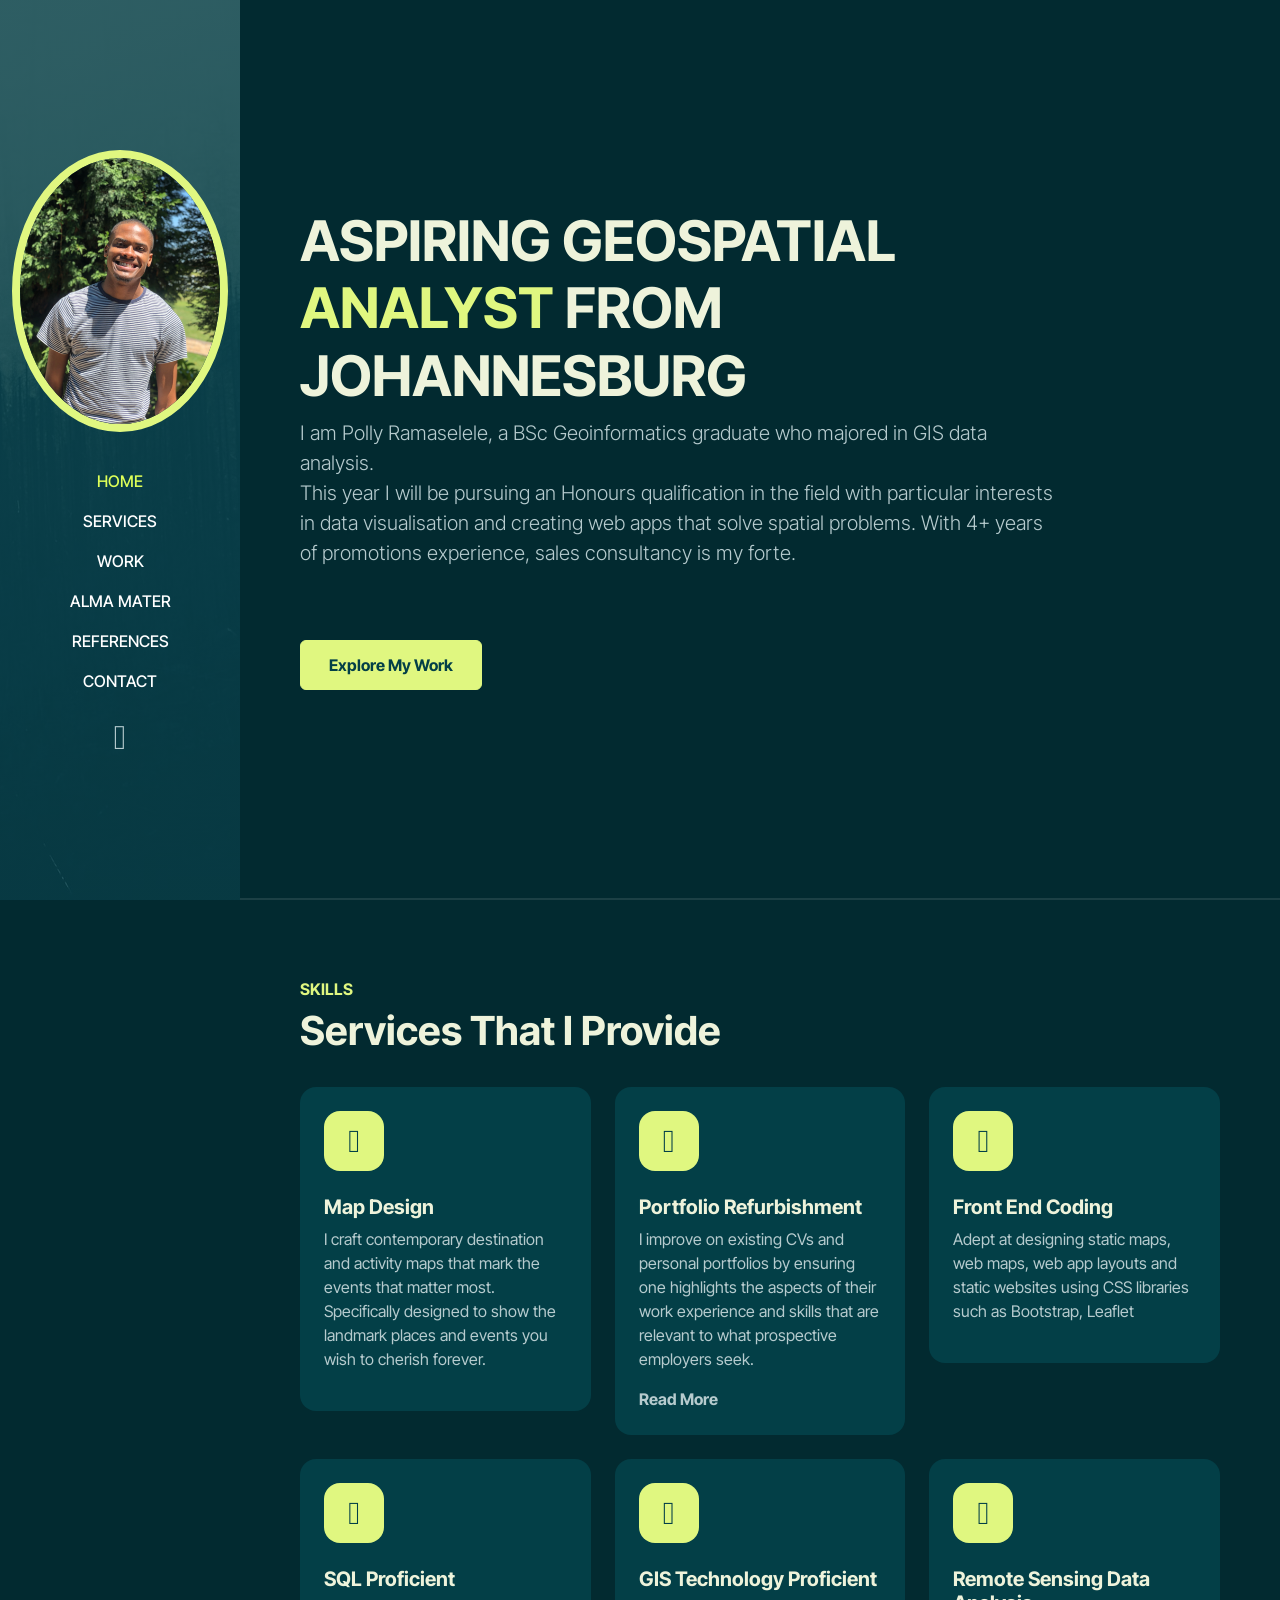
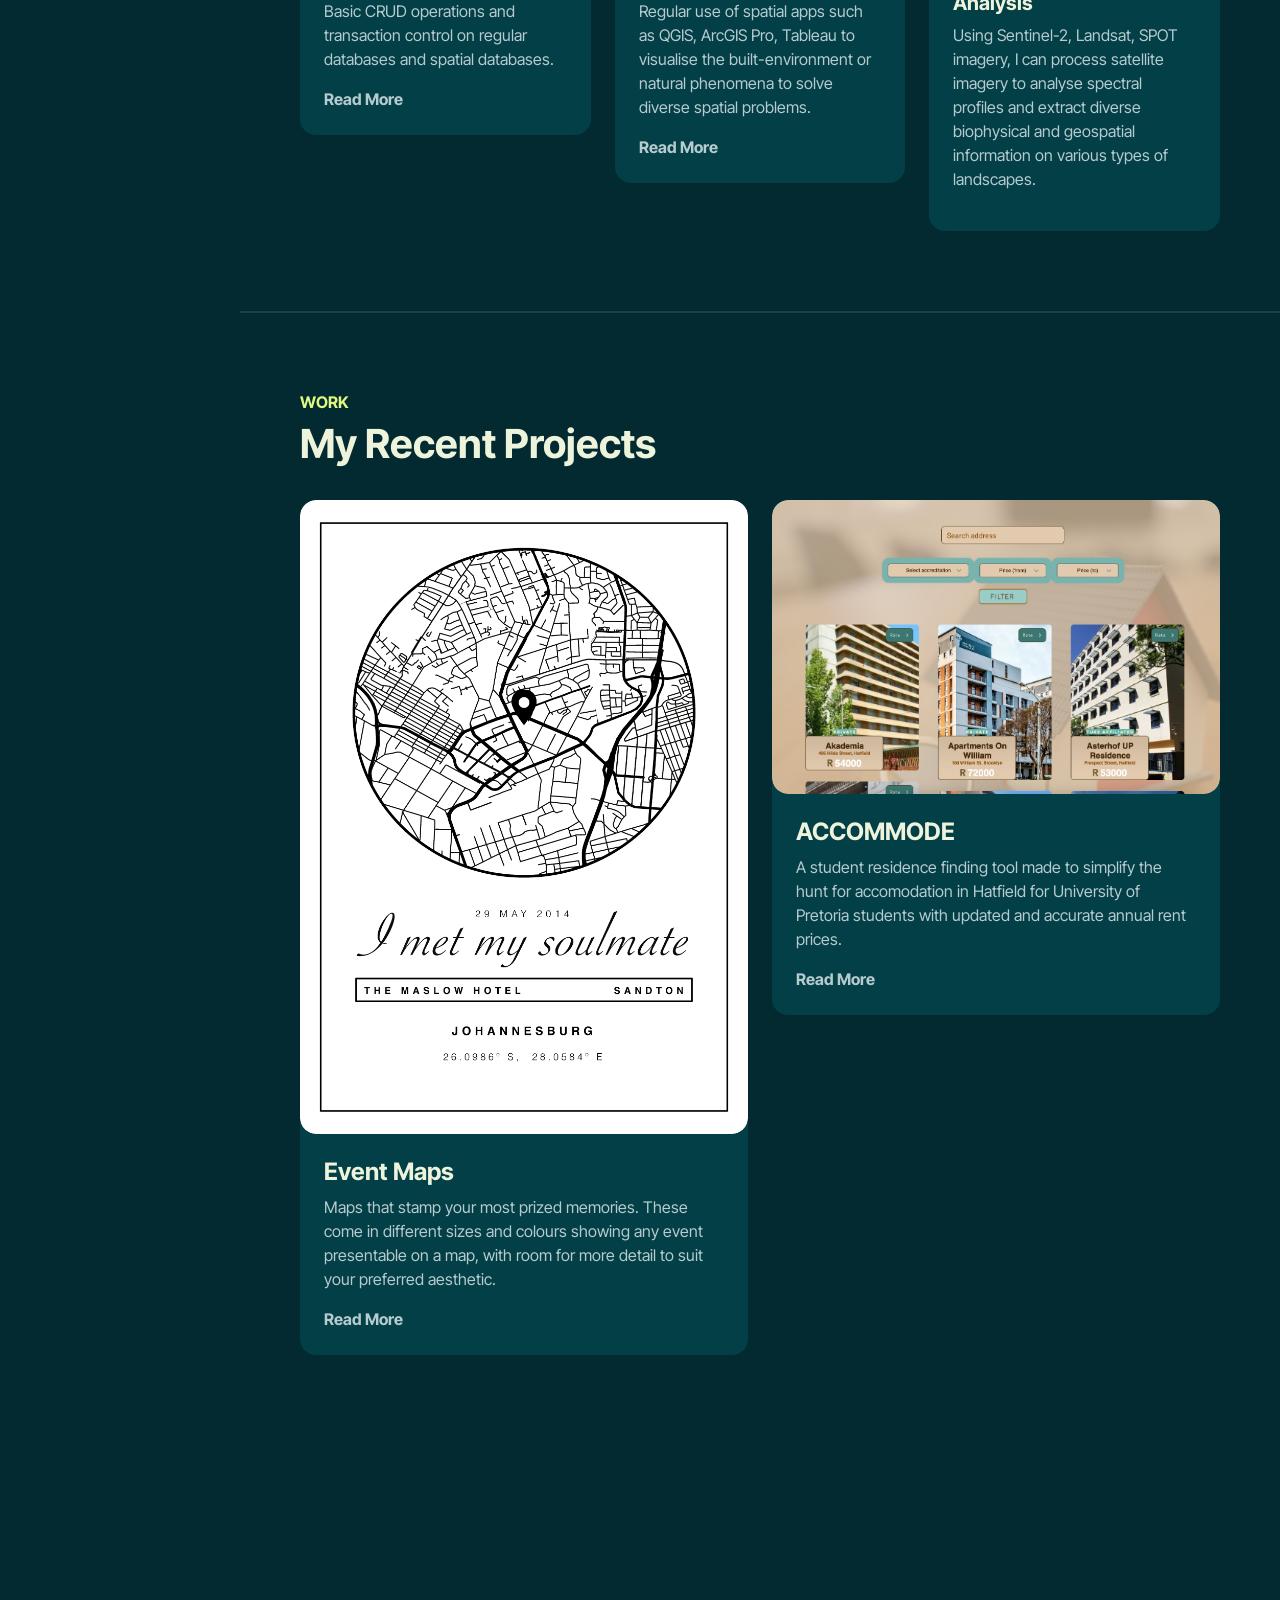
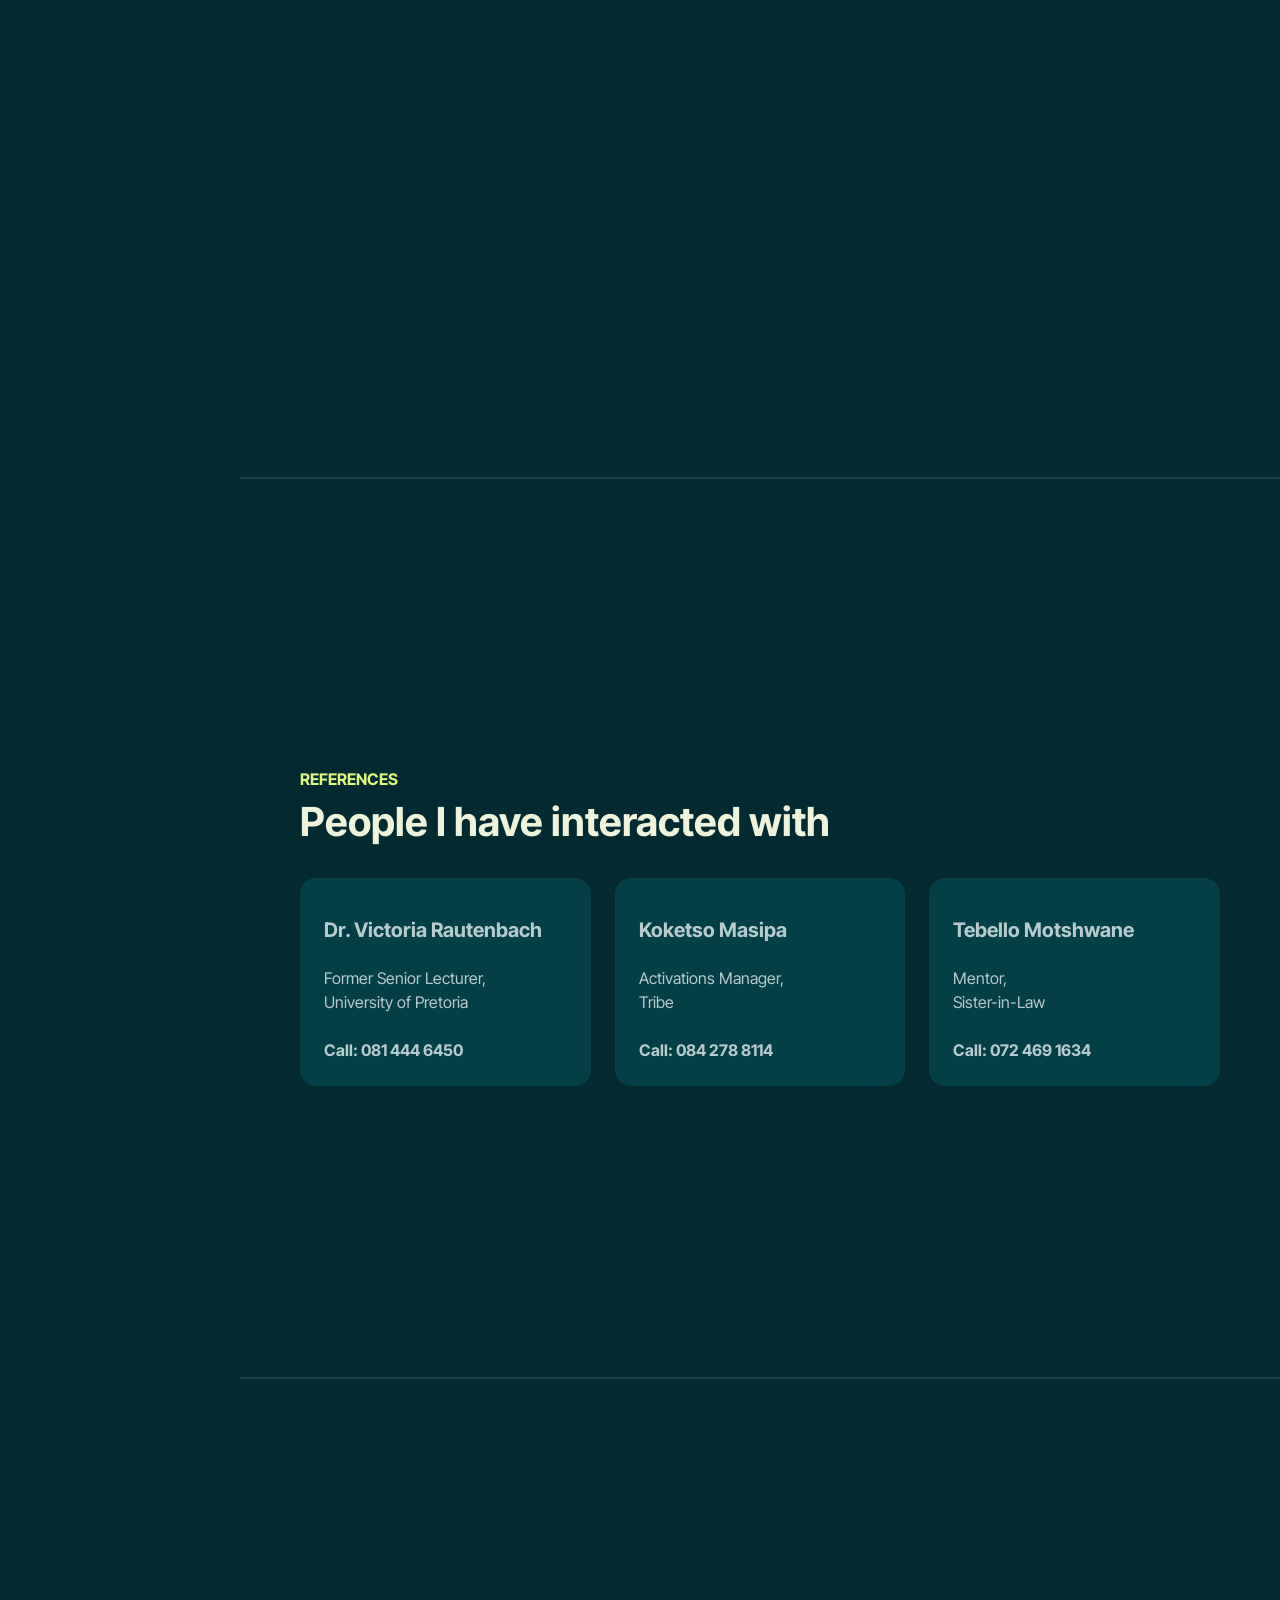
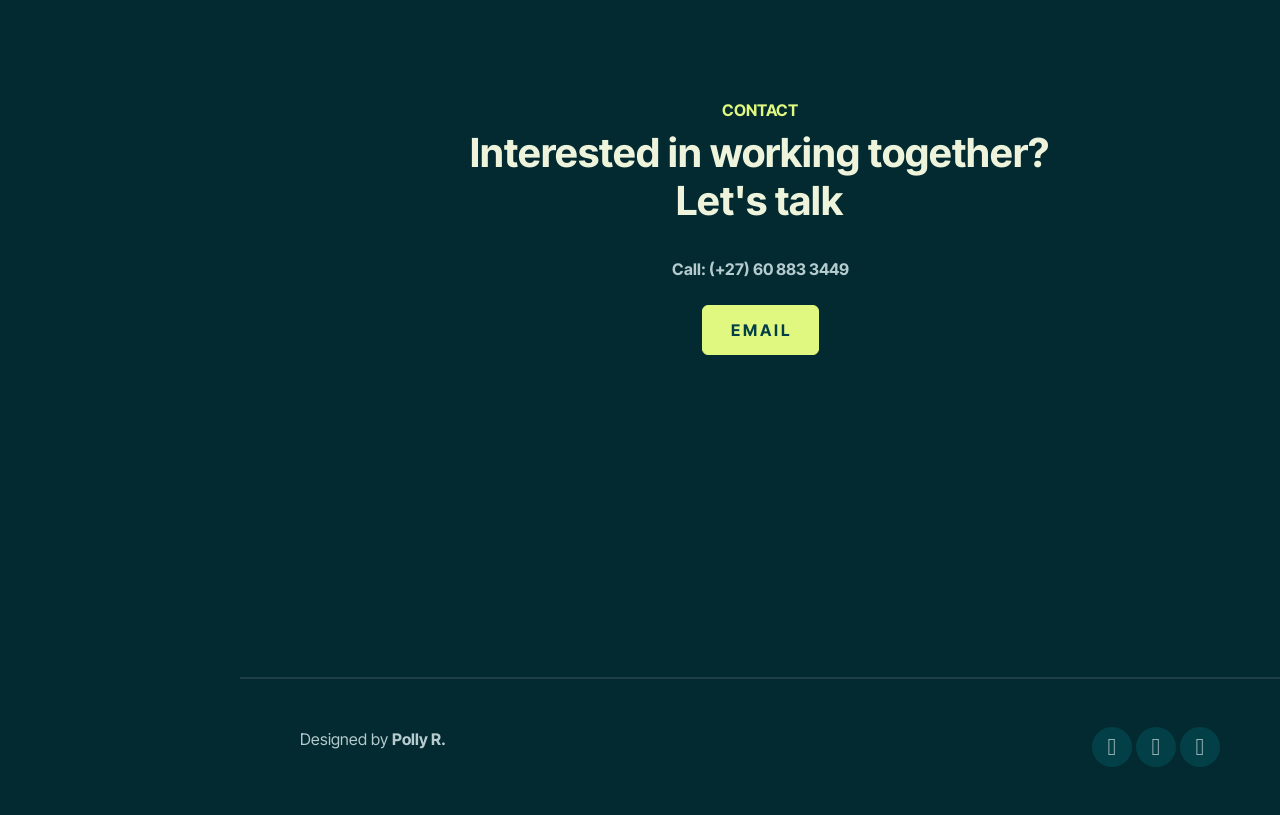
==== portfolio/index.html @ 929802b4 "Portfolio bio update" ====
<!DOCTYPE html>
<html lang="en">

<head>
    <meta charset="UTF-8">
    <meta http-equiv="X-UA-Compatible" content="IE=edge">
    <meta name="viewport" content="width=device-width, initial-scale=1.0">
    <title>Polly Ramaselele</title>
    <link rel="stylesheet" href="bootstrap.min.css">
    <link rel="stylesheet" href="aos.css">
    <link rel="stylesheet" href="line-awesome.min.css">
    <link rel="stylesheet" href="style.css">
    <link rel="stylesheet"
        href="https://maxst.icons8.com/vue-static/landings/line-awesome/line-awesome/1.3.0/css/line-awesome.min.css">
</head>

<body data-bs-spy="scroll" data-bs-target=".navbar">

    <!-- NAVBAR -->
    <nav class="navbar navbar-expand-lg navbar-dark fixed-top">
        <div class="container flex-lg-column">
            <a class="navbar-brand mx-lg-auto mb-lg-4" href="#">
                <span class="h3 fw-bold d-block d-lg-none">Polly Ramaselele</span>

                <!-- Profile Image -->
                <img src="images/me_smiling.JPG" class="d-none d-lg-block rounded-circle" alt="">
            </a>
            <button class="navbar-toggler" type="button" data-bs-toggle="collapse" data-bs-target="#navbarNav"
                aria-controls="navbarNav" aria-expanded="false" aria-label="Toggle navigation">
                <span class="navbar-toggler-icon"></span>
            </button>
            <div class="collapse navbar-collapse" id="navbarNav">
                <ul class="navbar-nav ms-auto flex-lg-column text-lg-center">

                    <li class="nav-item">
                        <a class="nav-link" href="#home">Home</a>
                    </li>
                    <li class="nav-item">
                        <a class="nav-link" href="#skills">Services</a>
                    </li>
                    <li class="nav-item">
                        <a class="nav-link" href="#work">Work</a>
                    </li>
                    <li class="nav-item">
                        <a class="nav-link" href="#almamater">Alma Mater</a>
                    </li>
                    <li class="nav-item">
                        <a class="nav-link" href="#references">References</a>
                        <!-- </li>
                    <li class="nav-item">
                        <a class="nav-link" href="#blog">Blog</a>
                    </li> -->
                    <li class="nav-item">
                        <a class="nav-link" href="#contact">Contact</a>
                    </li>
                    <li class="nav-item" style="padding-top: 20px">
                        <i id="icon" class="las la-sun" style="font-size: 34px;"></i>
                    </li>



                </ul>
            </div>
        </div>
    </nav>
    <!-- //NAVBAR -->

    <!-- CONTENT WRAPPER -->
    <div id="content-wrapper">

        <!-- HOME -->
        <section id="home" class="full-height px-lg-5">

            <div class="container">
                <div class="row">
                    <div class="col-lg-10">
                        <h1 class="display-4 fw-bold" data-aos="fade-up">ASPIRING GEOSPATIAL <span
                                class="text-brand">ANALYST</span> FROM JOHANNESBURG</h1>
                        <p class="lead mt-2 mb-4" data-aos="fade-up" data-aos-delay="300">
                            I am Polly Ramaselele, a BSc Geoinformatics graduate who majored in GIS data
                            analysis. <br>
                            This year I will be pursuing an Honours qualification in the field with particular
                            interests in data visualisation and creating web apps that solve spatial problems. With 4+ years of promotions
                            experience, sales consultancy is my forte. <br>
                            
                        </p>
                        <br><br>
                        <div class="column" data-aos="fade-up" data-aos-delay="600">
                            <a href="#work" class="btn btn-brand me-3">Explore My Work</a>
                        </div>

                        
                    </div>
                </div>
            </div>



        </section>
        <!-- //HOME -->

        <!-- SKILLS -->
        <section id="skills" class="full-height px-lg-5">
            <div class="container">

                <div class="row pb-4" data-aos="fade-up">
                    <div class="col-lg-8">
                        <h6 class="text-brand">SKILLS</h6>
                        <h1>Services That I Provide</h1>
                    </div>
                </div>

                <div class="row gy-4">

                    <div class="col-md-4" data-aos="fade-up">
                        <div class="service p-4 bg-base rounded-4 shadow-effect">
                            <div class="iconbox rounded-4">
                                <i class="las la-globe-africa"></i>
                            </div>
                            <h5 class="mt-4 mb-2">Map Design</h5>
                            <p>I craft contemporary destination and activity maps that mark the events that matter
                                most. Specifically designed to show the landmark places and events you wish to cherish
                                forever.</p>


                            <!-- <a href="#skill1" data-bs-toggle="collapse" class="link-custom">Read More</a>
                            <div id="skill1" class="collapse">
                                Lorem ipsum dolor text....
                            </div> -->
                        </div>
                    </div>

                    <div class="col-md-4" data-aos="fade-up" data-aos-delay="300">
                        <div class="service p-4 bg-base rounded-4 shadow-effect">
                            <div class="iconbox rounded-4">
                                <i class="las la-pencil-ruler"></i>
                            </div>
                            <h5 class="mt-4 mb-2">Portfolio Refurbishment</h5>
                            <p>I improve on existing CVs and personal portfolios
                                by ensuring one highlights the aspects of their
                                work experience and skills that are relevant to
                                what prospective employers seek.
                            </p>
                            <a href="#skill2" data-bs-toggle="collapse" class="link-custom">Read More</a>

                            <div id="skill2" class="collapse">
                                <br>
                                According to the Forbes business magazine and Harvard Business school,
                                a professional CV increases the probability of your employment up to 40%. As such,
                                by using graphic designing tricks to improve on the looks and conciseness of a resumè,
                                one
                                can differentiate themselves in a sea of competitive candidates.
                            </div>
                        </div>
                    </div>

                    <div class="col-md-4" data-aos="fade-up" data-aos-delay="600">
                        <div class="service p-4 bg-base rounded-4 shadow-effect">
                            <div class="iconbox rounded-4">
                                <i class="las la-laptop-code"></i>
                            </div>
                            <h5 class="mt-4 mb-2">Front End Coding</h5>
                            <p>Adept at designing
                                static maps, web maps, web app layouts and static websites using
                                CSS libraries such as Bootstrap, Leaflet</p>

                            <!-- <a href="#skill3" data-bs-toggle="collapse" class="link-custom">Read More</a>
                            <div id="skill3" class="collapse">
                                Lorem ipsum dolor text....
                            </div> -->
                        </div>
                    </div>

                    <div class="col-md-4" data-aos="fade-up" data-aos-delay="600">
                        <div class="service p-4 bg-base rounded-4 shadow-effect">
                            <div class="iconbox rounded-4">
                                <i class="las la-database"></i>
                            </div>
                            <h5 class="mt-4 mb-2">SQL Proficient</h5>
                            <p>Basic CRUD operations and transaction control on
                                regular databases and spatial databases.
                            </p>

                            <a href="#skill4" data-bs-toggle="collapse" class="link-custom">Read More</a>
                            <div id="skill4" class="collapse">
                                <br>
                                Also capable of database design and validation. Optimised querying.
                                Creation of tables, views and indexes to deal with everyday transactions.
                            </div>
                        </div>
                    </div>


                    <div class="col-md-4" data-aos="fade-up" data-aos-delay="600">
                        <div class="service p-4 bg-base rounded-4 shadow-effect">
                            <div class="iconbox rounded-4">
                                <i class="las la-compass"></i>
                            </div>
                            <h5 class="mt-4 mb-2">GIS Technology Proficient</h5>
                            <p>Regular use of spatial apps such as <a
                                    href="https://www.qgis.org/en/site/">QGIS</a>, ArcGIS Pro, Tableau to visualise
                                the built-environment or natural phenomena to solve diverse spatial problems.</p>
                            <a href="#skill5" data-bs-toggle="collapse" class="link-custom">Read More</a>

                            <div id="skill5" class="collapse">
                                <br>
                                These problems range from helping students find the best accommodation for them
                                according to
                                various criteria to
                                mapping unknown locations in remote areas of the country or
                                creating real-time data-driven dashboards for processes in a company or crime activity.

                            </div>
                        </div>
                    </div>

                    <div class="col-md-4" data-aos="fade-up" data-aos-delay="600">
                        <div class="service p-4 bg-base rounded-4 shadow-effect">
                            <div class="iconbox rounded-4">
                                <i class="las la-satellite"></i>
                            </div>
                            <h5 class="mt-4 mb-2">Remote Sensing Data Analysis</h5>
                            <p>Using Sentinel-2, Landsat, SPOT imagery, I can process satellite
                                imagery to analyse spectral profiles and extract diverse biophysical
                                and geospatial information on various types of landscapes.
                            </p>


                            <!-- <a href="#skill6" data-bs-toggle="collapse" class="link-custom">Read More</a>

                            <div id="skill6" class="collapse">
                                <br>

                            </div> -->
                        </div>
                    </div>

                </div>

            </div>
        </section>
        <!-- SERVICES -->

        <!-- WORK -->
        <section id="work" class="full-height px-lg-5">
            <div class="container">

                <div class="row pb-4" data-aos="fade-up">
                    <div class="col-lg-8">
                        <h6 class="text-brand">WORK</h6>
                        <h1>My Recent Projects</h1>
                    </div>
                </div>

                <div class="row gy-4">

                    <div class="col-md-6" data-aos="fade-up">

                        <div class="card-custom rounded-4 bg-base shadow-effect">
                            <div class="card-custom-image rounded-4">
                                <img class="rounded-4" src="images/The Maslow.png" alt="">
                            </div>
                            <div class="card-custom-content p-4">
                                <h4>Event Maps</h4>
                                <p>Maps that stamp your most prized memories. These
                                    come in different sizes and colours showing any event presentable on a map, with
                                    room for more detail to suit your preferred aesthetic.
                                </p>
                                <a href="#work1" data-bs-toggle="collapse" class="link-custom">Read More</a>

                                <div id="work1" class="collapse">
                                    <br>
                                    Send an email with the subject:
                                    "Time Map" to enquire about making your own!
                                </div>
                            </div>
                        </div>
                    </div>

                    <div class="col-md-6" data-aos="fade-up" data-aos-delay="300">
                        <div class="card-custom rounded-4 bg-base shadow-effect">
                            <div class="card-custom-image rounded-4">
                                <img class="rounded-4" src="images/search function.png" alt="">
                            </div>
                            <div class="card-custom-content p-4">
                                <h4>ACCOMMODE</h4>
                                <p>A student residence finding tool made to simplify the hunt for
                                    accomodation in Hatfield for University of Pretoria students with updated
                                    and accurate annual rent prices. </p>
                                <a href="#work2" data-bs-toggle="collapse" class="link-custom">Read More</a>

                                <div id="work2" class="collapse">
                                    <br>
                                    With ratings and comments from fellow students, an extra layer of 'feedback'
                                    can help determine whether a particular residence suits your needs.
                                    <a href="https://earthworky.wixsite.com/accommode/services-9" target="_blank"
                                        rel="noopener noreferrer">Check it out.</a>
                                    <br>
                                    <img class="rounded-4" src="images/reviews.png" alt="">
                                </div>

                            </div>
                        </div>
                    </div>

                    <div class="col-md-6" data-aos="fade-up" data-aos-delay="300">
                        <div class="card-custom rounded-4 bg-base shadow-effect">
                            <div class="card-custom-image rounded-4">
                                <img class="rounded-4" src="images/reg_login_landing.29.png" alt="">
                            </div>
                            <div class="card-custom-content p-4">
                                <h4>OBRA - A Labour Requesting App Concept</h4>
                                <p>OBRA means Work. An app that allows users to request
                                    manual labour. People need workers, many more need work. Companies/individuals can
                                    register themselves as workers/cohorts
                                    to work on various physically demanding projects such as moving
                                    furniture, large-scale gardening, yard cleaning, line operating, grave-digging,
                                    packaging etc.

                                </p>

                                <a href="#work3" data-bs-toggle="collapse" class="link-custom">Read More</a>
                                <div id="work3" class="collapse">
                                    <br>
                                    Prices are a function of: <br>
                                    1. The travelling distance between the cohort and the user's location.
                                    <br>
                                    2. The cohort size chosen.
                                    <br>
                                    3. The work they will be doing.
                                    <img class="rounded-4" src="images/request_book.30.png" alt="">

                                </div>

                            </div>
                        </div>
                    </div>

                    <div class="col-md-6" data-aos="fade-up">
                        <div class="card-custom rounded-4 bg-base shadow-effect">
                            <div class="card-custom-image rounded-4">
                                <img class="rounded-4" src="images/Worldwide.png" alt="">
                            </div>
                            <div class="card-custom-content p-4">
                                <h4>WORLDWIDE</h4>
                                <p>Co-Founder of a company that primarily maps remote areas in Africa
                                    with our inaugural region being eSwatini</p>

                                <!-- <a href="#work4" class="link-custom">Read More</a>
                                <div id="work4" class="collapse"> -->

                            </div>
                        </div>
                    </div>
                </div>


            </div>


        </section>
        <!-- //WORK -->

        <!-- ALMA MATER -->
        <section id="almamater" class="full-height px-lg-5">
            <div class="container">

                <div class="row pb-4" data-aos="fade-up">
                    <div class="col-lg-8">
                        <h6 class="text-brand">ABOUT</h6>
                        <h1>My Education & Experience</h1>
                    </div>
                </div>

                <div class="row gy-4">
                    <div class="col-md-6">

                        <h3 class="mb-4" data-aos="fade-up" data-aos-delay="100">Education</h3>
                        <div class="row gy-4">

                            <div class="col-12" data-aos="fade-up" data-aos-delay="600">
                                <div class="bg-base p-4 rounded-4 shadow-effect">
                                    <h4>Honours in Geoinformatics</h4>
                                    <p class="text-brand mb-2">University of Pretoria (2022 - )</p>
                                    <!-- <p class="mb-0">All we are more and design lorem ipsum dolor creativity sit amet
                                        consectetur adipisicing elit</p> -->
                                </div>
                            </div>

                            <div class="col-12" data-aos="fade-up" data-aos-delay="600">
                                <div class="bg-base p-4 rounded-4 shadow-effect">
                                    <h4>Bachelor of Science: Geoinformatics</h4>
                                    <p class="text-brand mb-2">University of Pretoria (2017 - 2022)</p>
                                    <p class="mb-0">Majored in spatial analysis, data visualisation and web application
                                        design
                                    </p>
                                </div>
                            </div>

                            <div class="col-12" data-aos="fade-up" data-aos-delay="600">
                                <div class="bg-base p-4 rounded-4 shadow-effect">
                                    <h4>National Senior Certificate</h4>
                                    <p class="text-brand mb-2">Sandown High School (2012 - 2017)</p>
                                    <p class="mb-0">Top Achiever (2012 - 2017)
                                        <br>
                                        Head Boy (2017)
                                    </p>
                                </div>
                            </div>

                        </div>

                    </div>

                    <div class="col-lg-6">

                        <h3 class="mb-4" data-aos="fade-up" data-aos-delay="300">Experience</h3>
                        <div class="row gy-4">

                            <div class="col-12" data-aos="fade-up" data-aos-delay="600">
                                <div class="bg-base p-4 rounded-4 shadow-effect">
                                    <h4>Session Producer</h4>
                                    <p class="text-brand mb-2">University of Pretoria (October 2022)</p>
                                    <p class="mb-0">Society of South African Geographers Conference 2022 <br>
                                        Ensured smooth running of academic presentations both in-person and online using
                                        Zoom
                                        and Jitsi Meet.</p>
                                </div>
                            </div>

                            <div class="col-12" data-aos="fade-up" data-aos-delay="600">
                                <div class="bg-base p-4 rounded-4 shadow-effect">
                                    <h4>Sales Consultant</h4>
                                    <p class="text-brand mb-2">Smollan, Tradeway, Tribe (2018 - 2022)</p>
                                    <p class="mb-0">In-store and events brand promotions <br>
                                        Learned product specifics for various brands, viz. Coco Pops, Discovery Bank &
                                        Vitality, ComicCon
                                        Africa and SodaStream. ShineClub. Vuse and Velo activations</p>
                                </div>
                            </div>

                            <div class="col-12" data-aos="fade-up" data-aos-delay="600">
                                <div class="bg-base p-4 rounded-4 shadow-effect">
                                    <h4>Retail Sales Assistant</h4>
                                    <p class="text-brand mb-2">Adidas Concept Store (December 2017)</p>
                                    <p class="mb-0">Interacted effectively with 50+ potential customers on a daily
                                        basis.
                                        <br>
                                        Carried out Visual Merchandiser's store vision.
                                        <br>
                                        Processed everyday customer transactions.
                                    </p>
                                </div>
                            </div>





                        </div>

                    </div>

                    <div class="row gy-5">
                        <div class="col-lg-12">
                            <h3 class="mb-4" data-aos="fade-up" data-aos-delay="300">Certificates</h3>

                            <div class="row gy-4">

                                <div class="col-12" data-aos="fade-up" data-aos-delay="600">
                                    <div class="bg-base p-4 rounded-4 shadow-effect">
                                        <h4>Machine Learning</h4>
                                        <p class="text-brand mb-2">Sololearn (2021)</p>
                                        <p class="mb-0"></p>
                                    </div>
                                </div>

                                <div class="col-12" data-aos="fade-up" data-aos-delay="600">
                                    <div class="bg-base p-4 rounded-4 shadow-effect">
                                        <h4>Intermediate Python</h4>
                                        <p class="text-brand mb-2">Sololearn (2021)</p>
                                        <p class="mb-0"></p>
                                    </div>
                                </div>

                                <div class="col-12" data-aos="fade-up" data-aos-delay="600">
                                    <div class="bg-base p-4 rounded-4 shadow-effect">
                                        <h4>SQL</h4>
                                        <p class="text-brand mb-2">Sololearn (2021) </p>
                                        <p class="mb-0"></p>
                                    </div>
                                </div>

                            </div>

                        </div>
                    </div>

                    <div class="container">
                        <div class="row gy-4 justify-content-between">

                            <div class="col-auto">
                                <div style="padding-top: 20px" data-aos="fade-up" data-aos-delay="600">
                                    <a href="images/PollyR_CV23.pdf" class="btn btn-brand "><i
                                            class="lab la-file-download"></i>Download Curriculum Vitae</a>

                                </div>
                            </div>
                        </div>
                    </div>

                </div>

            </div>
        </section>
        <!-- //ABOUT -->

        <!-- REFERENCES -->
        <section id="references" class="full-height px-lg-5">
            <div class="container">

                <div class="row pb-4" data-aos="fade-up">
                    <div class="col-lg-8">
                        <h6 class="text-brand">REFERENCES</h6>
                        <h1>People I have interacted with</h1>
                    </div>
                </div>

                <div class="row gy-4">

                    <div class="col-md-4" data-aos="fade-up">

                        <div class="review shadow-effect bg-base p-4 rounded-4">

                            <p class="my-3"></p>
                            <div class="person">
                                <h5 class="mb-0"><a href="mailto:victoria.rautenbach@up.ac.za" class="link-custom">Dr.
                                        Victoria Rautenbach</a></h5>
                                <br>
                                <p class="mb-0">Former Senior Lecturer, <br> <a href="https://www.up.ac.za/"
                                        target="_blank" rel="noopener noreferrer">
                                        University of Pretoria</a></p>
                                <br>
                                <a href="tel: (+27) 81 444 6450" class="link-custom">Call: 081 444 6450</a>
                            </div>
                        </div>

                    </div>

                    <div class="col-md-4" data-aos="fade-up" data-aos-delay="300">

                        <div class="review shadow-effect bg-base p-4 rounded-4">

                            <p class="my-3"></p>
                            <div class="person">
                                <h5 class="mb-0"><a href="mailto:koketso@tribe.co.za" class="link-custom">Koketso
                                        Masipa</a></h5><br>
                                <p class="mb-0">Activations Manager,<br> <a href="https://www.tribesa.co.za"
                                        target="_blank" rel="noopener noreferrer">Tribe</a></p>
                                <br>
                                <a href="tel: (+27) 84 278 8114" class="link-custom">Call: 084 278 8114</a>
                            </div>
                        </div>

                    </div>

                    <div class="col-md-4" data-aos="fade-up" data-aos-delay="600">

                        <div class="review shadow-effect bg-base p-4 rounded-4">

                            <p class="my-3"></p>
                            <div class="person">
                                <h5 class="mb-0"><a href="mailto:tebellok@collectiveintelligence.co.za"
                                        class="link-custom">Tebello Motshwane</a></h5><br>
                                <p class="mb-0">Mentor, <br> <a href="https://sisterinlaw.co.za/" target="_blank"
                                        rel="noopener noreferrer">Sister-in-Law</a></p>
                                <br>
                                <a href="tel: (+27) 72 469 1634" class="link-custom">Call: 072 469 1634</a>
                            </div>
                        </div>

                    </div>

                </div>

            </div>
        </section>
        <!-- //REFERENCES -->


        <!-- BLOG -->
        <!-- <section id="blog" class="full-height px-lg-5">
            <div class="container">

                <div class="row pb-4" data-aos="fade-up">
                    <div class="col-lg-8">
                        <h6 class="text-brand">BLOG</h6>
                        <h1>My Blog Posts</h1>
                    </div>
                </div>

                <div class="row gy-4">

                    <div class="col-md-4" data-aos="fade-up">
                        <div class="card-custom rounded-4 bg-base shadow-effect">
                            <div class="card-custom-image rounded-4">
                                <img class="rounded-4" src="images/blog-post-1.jpg" alt="">
                            </div>
                            <div class="card-custom-content p-4">
                                <p class="text-brand mb-2">20 Dec, 2022</p>
                                <h5 class="mb-4">Design a creative landing page using Bootstrap 5</h5>
                                <a href="#" class="link-custom">Read More</a>
                            </div>
                        </div>
                    </div>

                    <div class="col-md-4" data-aos="fade-up" data-aos-delay="300">
                        <div class="card-custom rounded-4 bg-base shadow-effect">
                            <div class="card-custom-image rounded-4">
                                <img class="rounded-4" src="images/blog-post-2.jpg" alt="">
                            </div>
                            <div class="card-custom-content p-4">
                                <p class="text-brand mb-2">20 Dec, 2022</p>
                                <h5 class="mb-4">Design an informative map on QGIS</h5>
                                <a href="#" class="link-custom">Read More</a>
                            </div>
                        </div>
                    </div>

                    <div class="col-md-4" data-aos="fade-up" data-aos-delay="600">
                        <div class="card-custom rounded-4 bg-base shadow-effect">
                            <div class="card-custom-image rounded-4">
                                <img class="rounded-4" src="images/blog-post-3.jpg" alt="">
                            </div>
                            <div class="card-custom-content p-4">
                                <p class="text-brand mb-2">20 Dec, 2022</p>
                                <h5 class="mb-4">Design a creative landing page using Bootstrap 5</h5>
                                <a href="#" class="link-custom">Read More</a>
                            </div>
                        </div>
                    </div>

                </div>

            </div>
        </section> -->
        <!-- //BLOG -->

        <!-- CONTACT -->
        <section id="contact" class="full-height px-lg-5">
            <div class="container">

                <div class="row justify-content-center text-center">
                    <div class="col-lg-8 pb-4" data-aos="fade-up">
                        <h6 class="text-brand">CONTACT</h6>
                        <h1>Interested in working together? <br> Let's talk
                        </h1>
                    </div>

                    <div>
                        <a href="tel: (+27) 60 883 3449" class="link-custom">Call: (+27) 60 883 3449</a>
                    </div>
                    <br><br>
                    <div class="form-group">
                        <a type="submit" class="btn btn-brand" href="mailto:pollyramaselele@gmail.com"
                        class="link-custom">E M A I L</a>
                    </div>

                    <!-- <div class="col-lg-8" data-aos="fade-up" data-aos-delay="300">
                        <form action="#" class="row g-lg-3 gy-3">
                            <div class="form-group col-md-6">
                                <input type="text" class="form-control" placeholder="Enter your name" required>
                            </div>
                            <div class="form-group col-md-6">
                                <input type="email" class="form-control" placeholder="Enter your email" required>
                            </div>
                            <div class="form-group col-12">
                                <input type="text" class="form-control" placeholder="Enter subject">
                            </div>
                            <div class="form-group col-12">
                                <textarea name="" rows="4" class="form-control" placeholder="Enter your message"
                                    required></textarea>
                            </div>
                            <div class="form-group">
                                <button type="submit" class="btn btn-brand">S E N D</button>
                            </div>
                        </form>
                    </div> -->
                </div>


            </div>
        </section>
        <!-- //CONTACT -->

        <!-- FOOTER -->
        <footer class="py-5 px-lg-5">
            <div class="container">
                <div class="row gy-4 justify-content-between">
                    <div class="col-auto">
                        <p class="mb-0">Designed by <b>Polly R.</b></p>
                    </div>
                    <div class="col-auto">
                        <div class="social-icons">
                            <a href="https://www.instagram.com/pollyramaselele/" target="_blank"
                                rel="noopener noreferrer"><i class="lab la-instagram"></i></a>
                            <a href="https://www.linkedin.com/in/polly-ramaselele-b76260243/" target="_blank"
                                rel="noopener noreferrer"><i class="lab la-linkedin"></i></a>
                            <a href="https://github.com/polly-r" target="_blank" rel="noopener noreferrer"><i
                                    class="lab la-github"></i></a>
                        </div>
                    </div>
                </div>
            </div>
        </footer>
        <!-- //FOOTER -->

    </div>
    <!-- //CONTENT WRAPPER -->



    <script src="bootstrap.bundle.min.js"></script>
    <script src="aos.js"></script>
    <script src="main.js"></script>
</body>

</html>
---- portfolio/line-awesome.min.css ----
.la,.lab,.lad,.lal,.lar,.las{-moz-osx-font-smoothing:grayscale;-webkit-font-smoothing:antialiased;display:inline-block;font-style:normal;font-variant:normal;text-rendering:auto;line-height:1}.la-lg{font-size:1.33333em;line-height:.75em;vertical-align:-.0667em}.la-xs{font-size:.75em}.la-sm{font-size:.875em}.la-1x{font-size:1em}.la-2x{font-size:2em}.la-3x{font-size:3em}.la-4x{font-size:4em}.la-5x{font-size:5em}.la-6x{font-size:6em}.la-7x{font-size:7em}.la-8x{font-size:8em}.la-9x{font-size:9em}.la-10x{font-size:10em}.la-fw{text-align:center;width:1.25em}.la-ul{list-style-type:none;margin-left:2.5em;padding-left:0}.la-ul>li{position:relative}.la-li{left:-2em;position:absolute;text-align:center;width:2em;line-height:inherit}.la-border{border:solid .08em #eee;border-radius:.1em;padding:.2em .25em .15em}.la-pull-left{float:left}.la-pull-right{float:right}.la.la-pull-left,.lab.la-pull-left,.lal.la-pull-left,.lar.la-pull-left,.las.la-pull-left{margin-right:.3em}.la.la-pull-right,.lab.la-pull-right,.lal.la-pull-right,.lar.la-pull-right,.las.la-pull-right{margin-left:.3em}.la-spin{-webkit-animation:la-spin 2s infinite linear;animation:la-spin 2s infinite linear}.la-pulse{-webkit-animation:la-spin 1s infinite steps(8);animation:la-spin 1s infinite steps(8)}@-webkit-keyframes la-spin{0%{-webkit-transform:rotate(0);transform:rotate(0)}100%{-webkit-transform:rotate(360deg);transform:rotate(360deg)}}@keyframes la-spin{0%{-webkit-transform:rotate(0);transform:rotate(0)}100%{-webkit-transform:rotate(360deg);transform:rotate(360deg)}}.la-rotate-90{-webkit-transform:rotate(90deg);transform:rotate(90deg)}.la-rotate-180{-webkit-transform:rotate(180deg);transform:rotate(180deg)}.la-rotate-270{-webkit-transform:rotate(270deg);transform:rotate(270deg)}.la-flip-horizontal{-webkit-transform:scale(-1,1);transform:scale(-1,1)}.la-flip-vertical{-webkit-transform:scale(1,-1);transform:scale(1,-1)}.la-flip-both,.la-flip-horizontal.la-flip-vertical{-webkit-transform:scale(-1,-1);transform:scale(-1,-1)}:root .la-flip-both,:root .la-flip-horizontal,:root .la-flip-vertical,:root .la-rotate-180,:root .la-rotate-270,:root .la-rotate-90{-webkit-filter:none;filter:none}.la-stack{display:inline-block;height:2em;line-height:2em;position:relative;vertical-align:middle;width:2.5em}.la-stack-1x,.la-stack-2x{left:0;position:absolute;text-align:center;width:100%}.la-stack-1x{line-height:inherit}.la-stack-2x{font-size:2em}.la-inverse{color:#fff}.la-500px:before{content:"\f26e"}.la-accessible-icon:before{content:"\f368"}.la-accusoft:before{content:"\f369"}.la-acquisitions-incorporated:before{content:"\f6af"}.la-ad:before{content:"\f641"}.la-address-book:before{content:"\f2b9"}.la-address-card:before{content:"\f2bb"}.la-adjust:before{content:"\f042"}.la-adn:before{content:"\f170"}.la-adobe:before{content:"\f778"}.la-adversal:before{content:"\f36a"}.la-affiliatetheme:before{content:"\f36b"}.la-air-freshener:before{content:"\f5d0"}.la-airbnb:before{content:"\f834"}.la-algolia:before{content:"\f36c"}.la-align-center:before{content:"\f037"}.la-align-justify:before{content:"\f039"}.la-align-left:before{content:"\f036"}.la-align-right:before{content:"\f038"}.la-alipay:before{content:"\f642"}.la-allergies:before{content:"\f461"}.la-amazon:before{content:"\f270"}.la-amazon-pay:before{content:"\f42c"}.la-ambulance:before{content:"\f0f9"}.la-american-sign-language-interpreting:before{content:"\f2a3"}.la-amilia:before{content:"\f36d"}.la-anchor:before{content:"\f13d"}.la-android:before{content:"\f17b"}.la-angellist:before{content:"\f209"}.la-angle-double-down:before{content:"\f103"}.la-angle-double-left:before{content:"\f100"}.la-angle-double-right:before{content:"\f101"}.la-angle-double-up:before{content:"\f102"}.la-angle-down:before{content:"\f107"}.la-angle-left:before{content:"\f104"}.la-angle-right:before{content:"\f105"}.la-angle-up:before{content:"\f106"}.la-angry:before{content:"\f556"}.la-angrycreative:before{content:"\f36e"}.la-angular:before{content:"\f420"}.la-ankh:before{content:"\f644"}.la-app-store:before{content:"\f36f"}.la-app-store-ios:before{content:"\f370"}.la-apper:before{content:"\f371"}.la-apple:before{content:"\f179"}.la-apple-alt:before{content:"\f5d1"}.la-apple-pay:before{content:"\f415"}.la-archive:before{content:"\f187"}.la-archway:before{content:"\f557"}.la-arrow-alt-circle-down:before{content:"\f358"}.la-arrow-alt-circle-left:before{content:"\f359"}.la-arrow-alt-circle-right:before{content:"\f35a"}.la-arrow-alt-circle-up:before{content:"\f35b"}.la-arrow-circle-down:before{content:"\f0ab"}.la-arrow-circle-left:before{content:"\f0a8"}.la-arrow-circle-right:before{content:"\f0a9"}.la-arrow-circle-up:before{content:"\f0aa"}.la-arrow-down:before{content:"\f063"}.la-arrow-left:before{content:"\f060"}.la-arrow-right:before{content:"\f061"}.la-arrow-up:before{content:"\f062"}.la-arrows-alt:before{content:"\f0b2"}.la-arrows-alt-h:before{content:"\f337"}.la-arrows-alt-v:before{content:"\f338"}.la-artstation:before{content:"\f77a"}.la-assistive-listening-systems:before{content:"\f2a2"}.la-asterisk:before{content:"\f069"}.la-asymmetrik:before{content:"\f372"}.la-at:before{content:"\f1fa"}.la-atlas:before{content:"\f558"}.la-atlassian:before{content:"\f77b"}.la-atom:before{content:"\f5d2"}.la-audible:before{content:"\f373"}.la-audio-description:before{content:"\f29e"}.la-autoprefixer:before{content:"\f41c"}.la-avianex:before{content:"\f374"}.la-aviato:before{content:"\f421"}.la-award:before{content:"\f559"}.la-aws:before{content:"\f375"}.la-baby:before{content:"\f77c"}.la-baby-carriage:before{content:"\f77d"}.la-backspace:before{content:"\f55a"}.la-backward:before{content:"\f04a"}.la-bacon:before{content:"\f7e5"}.la-balance-scale:before{content:"\f24e"}.la-balance-scale-left:before{content:"\f515"}.la-balance-scale-right:before{content:"\f516"}.la-ban:before{content:"\f05e"}.la-band-aid:before{content:"\f462"}.la-bandcamp:before{content:"\f2d5"}.la-barcode:before{content:"\f02a"}.la-bars:before{content:"\f0c9"}.la-baseball-ball:before{content:"\f433"}.la-basketball-ball:before{content:"\f434"}.la-bath:before{content:"\f2cd"}.la-battery-empty:before{content:"\f244"}.la-battery-full:before{content:"\f240"}.la-battery-half:before{content:"\f242"}.la-battery-quarter:before{content:"\f243"}.la-battery-three-quarters:before{content:"\f241"}.la-battle-net:before{content:"\f835"}.la-bed:before{content:"\f236"}.la-beer:before{content:"\f0fc"}.la-behance:before{content:"\f1b4"}.la-behance-square:before{content:"\f1b5"}.la-bell:before{content:"\f0f3"}.la-bell-slash:before{content:"\f1f6"}.la-bezier-curve:before{content:"\f55b"}.la-bible:before{content:"\f647"}.la-bicycle:before{content:"\f206"}.la-biking:before{content:"\f84a"}.la-bimobject:before{content:"\f378"}.la-binoculars:before{content:"\f1e5"}.la-biohazard:before{content:"\f780"}.la-birthday-cake:before{content:"\f1fd"}.la-bitbucket:before{content:"\f171"}.la-bitcoin:before{content:"\f379"}.la-bity:before{content:"\f37a"}.la-black-tie:before{content:"\f27e"}.la-blackberry:before{content:"\f37b"}.la-blender:before{content:"\f517"}.la-blender-phone:before{content:"\f6b6"}.la-blind:before{content:"\f29d"}.la-blog:before{content:"\f781"}.la-blogger:before{content:"\f37c"}.la-blogger-b:before{content:"\f37d"}.la-bluetooth:before{content:"\f293"}.la-bluetooth-b:before{content:"\f294"}.la-bold:before{content:"\f032"}.la-bolt:before{content:"\f0e7"}.la-bomb:before{content:"\f1e2"}.la-bone:before{content:"\f5d7"}.la-bong:before{content:"\f55c"}.la-book:before{content:"\f02d"}.la-book-dead:before{content:"\f6b7"}.la-book-medical:before{content:"\f7e6"}.la-book-open:before{content:"\f518"}.la-book-reader:before{content:"\f5da"}.la-bookmark:before{content:"\f02e"}.la-bootstrap:before{content:"\f836"}.la-border-all:before{content:"\f84c"}.la-border-none:before{content:"\f850"}.la-border-style:before{content:"\f853"}.la-bowling-ball:before{content:"\f436"}.la-box:before{content:"\f466"}.la-box-open:before{content:"\f49e"}.la-boxes:before{content:"\f468"}.la-braille:before{content:"\f2a1"}.la-brain:before{content:"\f5dc"}.la-bread-slice:before{content:"\f7ec"}.la-briefcase:before{content:"\f0b1"}.la-briefcase-medical:before{content:"\f469"}.la-broadcast-tower:before{content:"\f519"}.la-broom:before{content:"\f51a"}.la-brush:before{content:"\f55d"}.la-btc:before{content:"\f15a"}.la-buffer:before{content:"\f837"}.la-bug:before{content:"\f188"}.la-building:before{content:"\f1ad"}.la-bullhorn:before{content:"\f0a1"}.la-bullseye:before{content:"\f140"}.la-burn:before{content:"\f46a"}.la-buromobelexperte:before{content:"\f37f"}.la-bus:before{content:"\f207"}.la-bus-alt:before{content:"\f55e"}.la-business-time:before{content:"\f64a"}.la-buy-n-large:before{content:"\f8a6"}.la-buysellads:before{content:"\f20d"}.la-calculator:before{content:"\f1ec"}.la-calendar:before{content:"\f133"}.la-calendar-alt:before{content:"\f073"}.la-calendar-check:before{content:"\f274"}.la-calendar-day:before{content:"\f783"}.la-calendar-minus:before{content:"\f272"}.la-calendar-plus:before{content:"\f271"}.la-calendar-times:before{content:"\f273"}.la-calendar-week:before{content:"\f784"}.la-camera:before{content:"\f030"}.la-camera-retro:before{content:"\f083"}.la-campground:before{content:"\f6bb"}.la-canadian-maple-leaf:before{content:"\f785"}.la-candy-cane:before{content:"\f786"}.la-cannabis:before{content:"\f55f"}.la-capsules:before{content:"\f46b"}.la-car:before{content:"\f1b9"}.la-car-alt:before{content:"\f5de"}.la-car-battery:before{content:"\f5df"}.la-car-crash:before{content:"\f5e1"}.la-car-side:before{content:"\f5e4"}.la-caret-down:before{content:"\f0d7"}.la-caret-left:before{content:"\f0d9"}.la-caret-right:before{content:"\f0da"}.la-caret-square-down:before{content:"\f150"}.la-caret-square-left:before{content:"\f191"}.la-caret-square-right:before{content:"\f152"}.la-caret-square-up:before{content:"\f151"}.la-caret-up:before{content:"\f0d8"}.la-carrot:before{content:"\f787"}.la-cart-arrow-down:before{content:"\f218"}.la-cart-plus:before{content:"\f217"}.la-cash-register:before{content:"\f788"}.la-cat:before{content:"\f6be"}.la-cc-amazon-pay:before{content:"\f42d"}.la-cc-amex:before{content:"\f1f3"}.la-cc-apple-pay:before{content:"\f416"}.la-cc-diners-club:before{content:"\f24c"}.la-cc-discover:before{content:"\f1f2"}.la-cc-jcb:before{content:"\f24b"}.la-cc-mastercard:before{content:"\f1f1"}.la-cc-paypal:before{content:"\f1f4"}.la-cc-stripe:before{content:"\f1f5"}.la-cc-visa:before{content:"\f1f0"}.la-centercode:before{content:"\f380"}.la-centos:before{content:"\f789"}.la-certificate:before{content:"\f0a3"}.la-chair:before{content:"\f6c0"}.la-chalkboard:before{content:"\f51b"}.la-chalkboard-teacher:before{content:"\f51c"}.la-charging-station:before{content:"\f5e7"}.la-chart-area:before{content:"\f1fe"}.la-chart-bar:before{content:"\f080"}.la-chart-line:before{content:"\f201"}.la-chart-pie:before{content:"\f200"}.la-check:before{content:"\f00c"}.la-check-circle:before{content:"\f058"}.la-check-double:before{content:"\f560"}.la-check-square:before{content:"\f14a"}.la-cheese:before{content:"\f7ef"}.la-chess:before{content:"\f439"}.la-chess-bishop:before{content:"\f43a"}.la-chess-board:before{content:"\f43c"}.la-chess-king:before{content:"\f43f"}.la-chess-knight:before{content:"\f441"}.la-chess-pawn:before{content:"\f443"}.la-chess-queen:before{content:"\f445"}.la-chess-rook:before{content:"\f447"}.la-chevron-circle-down:before{content:"\f13a"}.la-chevron-circle-left:before{content:"\f137"}.la-chevron-circle-right:before{content:"\f138"}.la-chevron-circle-up:before{content:"\f139"}.la-chevron-down:before{content:"\f078"}.la-chevron-left:before{content:"\f053"}.la-chevron-right:before{content:"\f054"}.la-chevron-up:before{content:"\f077"}.la-child:before{content:"\f1ae"}.la-chrome:before{content:"\f268"}.la-chromecast:before{content:"\f838"}.la-church:before{content:"\f51d"}.la-circle:before{content:"\f111"}.la-circle-notch:before{content:"\f1ce"}.la-city:before{content:"\f64f"}.la-clinic-medical:before{content:"\f7f2"}.la-clipboard:before{content:"\f328"}.la-clipboard-check:before{content:"\f46c"}.la-clipboard-list:before{content:"\f46d"}.la-clock:before{content:"\f017"}.la-clone:before{content:"\f24d"}.la-closed-captioning:before{content:"\f20a"}.la-cloud:before{content:"\f0c2"}.la-cloud-download-alt:before{content:"\f381"}.la-cloud-meatball:before{content:"\f73b"}.la-cloud-moon:before{content:"\f6c3"}.la-cloud-moon-rain:before{content:"\f73c"}.la-cloud-rain:before{content:"\f73d"}.la-cloud-showers-heavy:before{content:"\f740"}.la-cloud-sun:before{content:"\f6c4"}.la-cloud-sun-rain:before{content:"\f743"}.la-cloud-upload-alt:before{content:"\f382"}.la-cloudscale:before{content:"\f383"}.la-cloudsmith:before{content:"\f384"}.la-cloudversify:before{content:"\f385"}.la-cocktail:before{content:"\f561"}.la-code:before{content:"\f121"}.la-code-branch:before{content:"\f126"}.la-codepen:before{content:"\f1cb"}.la-codiepie:before{content:"\f284"}.la-coffee:before{content:"\f0f4"}.la-cog:before{content:"\f013"}.la-cogs:before{content:"\f085"}.la-coins:before{content:"\f51e"}.la-columns:before{content:"\f0db"}.la-comment:before{content:"\f075"}.la-comment-alt:before{content:"\f27a"}.la-comment-dollar:before{content:"\f651"}.la-comment-dots:before{content:"\f4ad"}.la-comment-medical:before{content:"\f7f5"}.la-comment-slash:before{content:"\f4b3"}.la-comments:before{content:"\f086"}.la-comments-dollar:before{content:"\f653"}.la-compact-disc:before{content:"\f51f"}.la-compass:before{content:"\f14e"}.la-compress:before{content:"\f066"}.la-compress-arrows-alt:before{content:"\f78c"}.la-concierge-bell:before{content:"\f562"}.la-confluence:before{content:"\f78d"}.la-connectdevelop:before{content:"\f20e"}.la-contao:before{content:"\f26d"}.la-cookie:before{content:"\f563"}.la-cookie-bite:before{content:"\f564"}.la-copy:before{content:"\f0c5"}.la-copyright:before{content:"\f1f9"}.la-cotton-bureau:before{content:"\f89e"}.la-couch:before{content:"\f4b8"}.la-cpanel:before{content:"\f388"}.la-creative-commons:before{content:"\f25e"}.la-creative-commons-by:before{content:"\f4e7"}.la-creative-commons-nc:before{content:"\f4e8"}.la-creative-commons-nc-eu:before{content:"\f4e9"}.la-creative-commons-nc-jp:before{content:"\f4ea"}.la-creative-commons-nd:before{content:"\f4eb"}.la-creative-commons-pd:before{content:"\f4ec"}.la-creative-commons-pd-alt:before{content:"\f4ed"}.la-creative-commons-remix:before{content:"\f4ee"}.la-creative-commons-sa:before{content:"\f4ef"}.la-creative-commons-sampling:before{content:"\f4f0"}.la-creative-commons-sampling-plus:before{content:"\f4f1"}.la-creative-commons-share:before{content:"\f4f2"}.la-creative-commons-zero:before{content:"\f4f3"}.la-credit-card:before{content:"\f09d"}.la-critical-role:before{content:"\f6c9"}.la-crop:before{content:"\f125"}.la-crop-alt:before{content:"\f565"}.la-cross:before{content:"\f654"}.la-crosshairs:before{content:"\f05b"}.la-crow:before{content:"\f520"}.la-crown:before{content:"\f521"}.la-crutch:before{content:"\f7f7"}.la-css3:before{content:"\f13c"}.la-css3-alt:before{content:"\f38b"}.la-cube:before{content:"\f1b2"}.la-cubes:before{content:"\f1b3"}.la-cut:before{content:"\f0c4"}.la-cuttlefish:before{content:"\f38c"}.la-d-and-d:before{content:"\f38d"}.la-d-and-d-beyond:before{content:"\f6ca"}.la-dashcube:before{content:"\f210"}.la-database:before{content:"\f1c0"}.la-deaf:before{content:"\f2a4"}.la-delicious:before{content:"\f1a5"}.la-democrat:before{content:"\f747"}.la-deploydog:before{content:"\f38e"}.la-deskpro:before{content:"\f38f"}.la-desktop:before{content:"\f108"}.la-dev:before{content:"\f6cc"}.la-deviantart:before{content:"\f1bd"}.la-dharmachakra:before{content:"\f655"}.la-dhl:before{content:"\f790"}.la-diagnoses:before{content:"\f470"}.la-diaspora:before{content:"\f791"}.la-dice:before{content:"\f522"}.la-dice-d20:before{content:"\f6cf"}.la-dice-d6:before{content:"\f6d1"}.la-dice-five:before{content:"\f523"}.la-dice-four:before{content:"\f524"}.la-dice-one:before{content:"\f525"}.la-dice-six:before{content:"\f526"}.la-dice-three:before{content:"\f527"}.la-dice-two:before{content:"\f528"}.la-digg:before{content:"\f1a6"}.la-digital-ocean:before{content:"\f391"}.la-digital-tachograph:before{content:"\f566"}.la-directions:before{content:"\f5eb"}.la-discord:before{content:"\f392"}.la-discourse:before{content:"\f393"}.la-divide:before{content:"\f529"}.la-dizzy:before{content:"\f567"}.la-dna:before{content:"\f471"}.la-dochub:before{content:"\f394"}.la-docker:before{content:"\f395"}.la-dog:before{content:"\f6d3"}.la-dollar-sign:before{content:"\f155"}.la-dolly:before{content:"\f472"}.la-dolly-flatbed:before{content:"\f474"}.la-donate:before{content:"\f4b9"}.la-door-closed:before{content:"\f52a"}.la-door-open:before{content:"\f52b"}.la-dot-circle:before{content:"\f192"}.la-dove:before{content:"\f4ba"}.la-download:before{content:"\f019"}.la-draft2digital:before{content:"\f396"}.la-drafting-compass:before{content:"\f568"}.la-dragon:before{content:"\f6d5"}.la-draw-polygon:before{content:"\f5ee"}.la-dribbble:before{content:"\f17d"}.la-dribbble-square:before{content:"\f397"}.la-dropbox:before{content:"\f16b"}.la-drum:before{content:"\f569"}.la-drum-steelpan:before{content:"\f56a"}.la-drumstick-bite:before{content:"\f6d7"}.la-drupal:before{content:"\f1a9"}.la-dumbbell:before{content:"\f44b"}.la-dumpster:before{content:"\f793"}.la-dumpster-fire:before{content:"\f794"}.la-dungeon:before{content:"\f6d9"}.la-dyalog:before{content:"\f399"}.la-earlybirds:before{content:"\f39a"}.la-ebay:before{content:"\f4f4"}.la-edge:before{content:"\f282"}.la-edit:before{content:"\f044"}.la-egg:before{content:"\f7fb"}.la-eject:before{content:"\f052"}.la-elementor:before{content:"\f430"}.la-ellipsis-h:before{content:"\f141"}.la-ellipsis-v:before{content:"\f142"}.la-ello:before{content:"\f5f1"}.la-ember:before{content:"\f423"}.la-empire:before{content:"\f1d1"}.la-envelope:before{content:"\f0e0"}.la-envelope-open:before{content:"\f2b6"}.la-envelope-open-text:before{content:"\f658"}.la-envelope-square:before{content:"\f199"}.la-envira:before{content:"\f299"}.la-equals:before{content:"\f52c"}.la-eraser:before{content:"\f12d"}.la-erlang:before{content:"\f39d"}.la-ethereum:before{content:"\f42e"}.la-ethernet:before{content:"\f796"}.la-etsy:before{content:"\f2d7"}.la-euro-sign:before{content:"\f153"}.la-evernote:before{content:"\f839"}.la-exchange-alt:before{content:"\f362"}.la-exclamation:before{content:"\f12a"}.la-exclamation-circle:before{content:"\f06a"}.la-exclamation-triangle:before{content:"\f071"}.la-expand:before{content:"\f065"}.la-expand-arrows-alt:before{content:"\f31e"}.la-expeditedssl:before{content:"\f23e"}.la-external-link-alt:before{content:"\f35d"}.la-external-link-square-alt:before{content:"\f360"}.la-eye:before{content:"\f06e"}.la-eye-dropper:before{content:"\f1fb"}.la-eye-slash:before{content:"\f070"}.la-facebook:before{content:"\f09a"}.la-facebook-f:before{content:"\f39e"}.la-facebook-messenger:before{content:"\f39f"}.la-facebook-square:before{content:"\f082"}.la-fan:before{content:"\f863"}.la-fantasy-flight-games:before{content:"\f6dc"}.la-fast-backward:before{content:"\f049"}.la-fast-forward:before{content:"\f050"}.la-fax:before{content:"\f1ac"}.la-feather:before{content:"\f52d"}.la-feather-alt:before{content:"\f56b"}.la-fedex:before{content:"\f797"}.la-fedora:before{content:"\f798"}.la-female:before{content:"\f182"}.la-fighter-jet:before{content:"\f0fb"}.la-figma:before{content:"\f799"}.la-file:before{content:"\f15b"}.la-file-alt:before{content:"\f15c"}.la-file-archive:before{content:"\f1c6"}.la-file-audio:before{content:"\f1c7"}.la-file-code:before{content:"\f1c9"}.la-file-contract:before{content:"\f56c"}.la-file-csv:before{content:"\f6dd"}.la-file-download:before{content:"\f56d"}.la-file-excel:before{content:"\f1c3"}.la-file-export:before{content:"\f56e"}.la-file-image:before{content:"\f1c5"}.la-file-import:before{content:"\f56f"}.la-file-invoice:before{content:"\f570"}.la-file-invoice-dollar:before{content:"\f571"}.la-file-medical:before{content:"\f477"}.la-file-medical-alt:before{content:"\f478"}.la-file-pdf:before{content:"\f1c1"}.la-file-powerpoint:before{content:"\f1c4"}.la-file-prescription:before{content:"\f572"}.la-file-signature:before{content:"\f573"}.la-file-upload:before{content:"\f574"}.la-file-video:before{content:"\f1c8"}.la-file-word:before{content:"\f1c2"}.la-fill:before{content:"\f575"}.la-fill-drip:before{content:"\f576"}.la-film:before{content:"\f008"}.la-filter:before{content:"\f0b0"}.la-fingerprint:before{content:"\f577"}.la-fire:before{content:"\f06d"}.la-fire-alt:before{content:"\f7e4"}.la-fire-extinguisher:before{content:"\f134"}.la-firefox:before{content:"\f269"}.la-first-aid:before{content:"\f479"}.la-first-order:before{content:"\f2b0"}.la-first-order-alt:before{content:"\f50a"}.la-firstdraft:before{content:"\f3a1"}.la-fish:before{content:"\f578"}.la-fist-raised:before{content:"\f6de"}.la-flag:before{content:"\f024"}.la-flag-checkered:before{content:"\f11e"}.la-flag-usa:before{content:"\f74d"}.la-flask:before{content:"\f0c3"}.la-flickr:before{content:"\f16e"}.la-flipboard:before{content:"\f44d"}.la-flushed:before{content:"\f579"}.la-fly:before{content:"\f417"}.la-folder:before{content:"\f07b"}.la-folder-minus:before{content:"\f65d"}.la-folder-open:before{content:"\f07c"}.la-folder-plus:before{content:"\f65e"}.la-font:before{content:"\f031"}.la-font-awesome:before{content:"\f2b4"}.la-font-awesome-alt:before{content:"\f35c"}.la-font-awesome-flag:before{content:"\f425"}.la-font-awesome-logo-full:before{content:"\f4e6"}.la-fonticons:before{content:"\f280"}.la-fonticons-fi:before{content:"\f3a2"}.la-football-ball:before{content:"\f44e"}.la-fort-awesome:before{content:"\f286"}.la-fort-awesome-alt:before{content:"\f3a3"}.la-forumbee:before{content:"\f211"}.la-forward:before{content:"\f04e"}.la-foursquare:before{content:"\f180"}.la-free-code-camp:before{content:"\f2c5"}.la-freebsd:before{content:"\f3a4"}.la-frog:before{content:"\f52e"}.la-frown:before{content:"\f119"}.la-frown-open:before{content:"\f57a"}.la-fulcrum:before{content:"\f50b"}.la-funnel-dollar:before{content:"\f662"}.la-futbol:before{content:"\f1e3"}.la-galactic-republic:before{content:"\f50c"}.la-galactic-senate:before{content:"\f50d"}.la-gamepad:before{content:"\f11b"}.la-gas-pump:before{content:"\f52f"}.la-gavel:before{content:"\f0e3"}.la-gem:before{content:"\f3a5"}.la-genderless:before{content:"\f22d"}.la-get-pocket:before{content:"\f265"}.la-gg:before{content:"\f260"}.la-gg-circle:before{content:"\f261"}.la-ghost:before{content:"\f6e2"}.la-gift:before{content:"\f06b"}.la-gifts:before{content:"\f79c"}.la-git:before{content:"\f1d3"}.la-git-alt:before{content:"\f841"}.la-git-square:before{content:"\f1d2"}.la-github:before{content:"\f09b"}.la-github-alt:before{content:"\f113"}.la-github-square:before{content:"\f092"}.la-gitkraken:before{content:"\f3a6"}.la-gitlab:before{content:"\f296"}.la-gitter:before{content:"\f426"}.la-glass-cheers:before{content:"\f79f"}.la-glass-martini:before{content:"\f000"}.la-glass-martini-alt:before{content:"\f57b"}.la-glass-whiskey:before{content:"\f7a0"}.la-glasses:before{content:"\f530"}.la-glide:before{content:"\f2a5"}.la-glide-g:before{content:"\f2a6"}.la-globe:before{content:"\f0ac"}.la-globe-africa:before{content:"\f57c"}.la-globe-americas:before{content:"\f57d"}.la-globe-asia:before{content:"\f57e"}.la-globe-europe:before{content:"\f7a2"}.la-gofore:before{content:"\f3a7"}.la-golf-ball:before{content:"\f450"}.la-goodreads:before{content:"\f3a8"}.la-goodreads-g:before{content:"\f3a9"}.la-google:before{content:"\f1a0"}.la-google-drive:before{content:"\f3aa"}.la-google-play:before{content:"\f3ab"}.la-google-plus:before{content:"\f2b3"}.la-google-plus-g:before{content:"\f0d5"}.la-google-plus-square:before{content:"\f0d4"}.la-google-wallet:before{content:"\f1ee"}.la-gopuram:before{content:"\f664"}.la-graduation-cap:before{content:"\f19d"}.la-gratipay:before{content:"\f184"}.la-grav:before{content:"\f2d6"}.la-greater-than:before{content:"\f531"}.la-greater-than-equal:before{content:"\f532"}.la-grimace:before{content:"\f57f"}.la-grin:before{content:"\f580"}.la-grin-alt:before{content:"\f581"}.la-grin-beam:before{content:"\f582"}.la-grin-beam-sweat:before{content:"\f583"}.la-grin-hearts:before{content:"\f584"}.la-grin-squint:before{content:"\f585"}.la-grin-squint-tears:before{content:"\f586"}.la-grin-stars:before{content:"\f587"}.la-grin-tears:before{content:"\f588"}.la-grin-tongue:before{content:"\f589"}.la-grin-tongue-squint:before{content:"\f58a"}.la-grin-tongue-wink:before{content:"\f58b"}.la-grin-wink:before{content:"\f58c"}.la-grip-horizontal:before{content:"\f58d"}.la-grip-lines:before{content:"\f7a4"}.la-grip-lines-vertical:before{content:"\f7a5"}.la-grip-vertical:before{content:"\f58e"}.la-gripfire:before{content:"\f3ac"}.la-grunt:before{content:"\f3ad"}.la-guitar:before{content:"\f7a6"}.la-gulp:before{content:"\f3ae"}.la-h-square:before{content:"\f0fd"}.la-hacker-news:before{content:"\f1d4"}.la-hacker-news-square:before{content:"\f3af"}.la-hackerrank:before{content:"\f5f7"}.la-hamburger:before{content:"\f805"}.la-hammer:before{content:"\f6e3"}.la-hamsa:before{content:"\f665"}.la-hand-holding:before{content:"\f4bd"}.la-hand-holding-heart:before{content:"\f4be"}.la-hand-holding-usd:before{content:"\f4c0"}.la-hand-lizard:before{content:"\f258"}.la-hand-middle-finger:before{content:"\f806"}.la-hand-paper:before{content:"\f256"}.la-hand-peace:before{content:"\f25b"}.la-hand-point-down:before{content:"\f0a7"}.la-hand-point-left:before{content:"\f0a5"}.la-hand-point-right:before{content:"\f0a4"}.la-hand-point-up:before{content:"\f0a6"}.la-hand-pointer:before{content:"\f25a"}.la-hand-rock:before{content:"\f255"}.la-hand-scissors:before{content:"\f257"}.la-hand-spock:before{content:"\f259"}.la-hands:before{content:"\f4c2"}.la-hands-helping:before{content:"\f4c4"}.la-handshake:before{content:"\f2b5"}.la-hanukiah:before{content:"\f6e6"}.la-hard-hat:before{content:"\f807"}.la-hashtag:before{content:"\f292"}.la-hat-cowboy:before{content:"\f8c0"}.la-hat-cowboy-side:before{content:"\f8c1"}.la-hat-wizard:before{content:"\f6e8"}.la-haykal:before{content:"\f666"}.la-hdd:before{content:"\f0a0"}.la-heading:before{content:"\f1dc"}.la-headphones:before{content:"\f025"}.la-headphones-alt:before{content:"\f58f"}.la-headset:before{content:"\f590"}.la-heart:before{content:"\f004"}.la-heart-broken:before{content:"\f7a9"}.la-heartbeat:before{content:"\f21e"}.la-helicopter:before{content:"\f533"}.la-highlighter:before{content:"\f591"}.la-hiking:before{content:"\f6ec"}.la-hippo:before{content:"\f6ed"}.la-hips:before{content:"\f452"}.la-hire-a-helper:before{content:"\f3b0"}.la-history:before{content:"\f1da"}.la-hockey-puck:before{content:"\f453"}.la-holly-berry:before{content:"\f7aa"}.la-home:before{content:"\f015"}.la-hooli:before{content:"\f427"}.la-hornbill:before{content:"\f592"}.la-horse:before{content:"\f6f0"}.la-horse-head:before{content:"\f7ab"}.la-hospital:before{content:"\f0f8"}.la-hospital-alt:before{content:"\f47d"}.la-hospital-symbol:before{content:"\f47e"}.la-hot-tub:before{content:"\f593"}.la-hotdog:before{content:"\f80f"}.la-hotel:before{content:"\f594"}.la-hotjar:before{content:"\f3b1"}.la-hourglass:before{content:"\f254"}.la-hourglass-end:before{content:"\f253"}.la-hourglass-half:before{content:"\f252"}.la-hourglass-start:before{content:"\f251"}.la-house-damage:before{content:"\f6f1"}.la-houzz:before{content:"\f27c"}.la-hryvnia:before{content:"\f6f2"}.la-html5:before{content:"\f13b"}.la-hubspot:before{content:"\f3b2"}.la-i-cursor:before{content:"\f246"}.la-ice-cream:before{content:"\f810"}.la-icicles:before{content:"\f7ad"}.la-icons:before{content:"\f86d"}.la-id-badge:before{content:"\f2c1"}.la-id-card:before{content:"\f2c2"}.la-id-card-alt:before{content:"\f47f"}.la-igloo:before{content:"\f7ae"}.la-image:before{content:"\f03e"}.la-images:before{content:"\f302"}.la-imdb:before{content:"\f2d8"}.la-inbox:before{content:"\f01c"}.la-indent:before{content:"\f03c"}.la-industry:before{content:"\f275"}.la-infinity:before{content:"\f534"}.la-info:before{content:"\f129"}.la-info-circle:before{content:"\f05a"}.la-instagram:before{content:"\f16d"}.la-intercom:before{content:"\f7af"}.la-internet-explorer:before{content:"\f26b"}.la-invision:before{content:"\f7b0"}.la-ioxhost:before{content:"\f208"}.la-italic:before{content:"\f033"}.la-itch-io:before{content:"\f83a"}.la-itunes:before{content:"\f3b4"}.la-itunes-note:before{content:"\f3b5"}.la-java:before{content:"\f4e4"}.la-jedi:before{content:"\f669"}.la-jedi-order:before{content:"\f50e"}.la-jenkins:before{content:"\f3b6"}.la-jira:before{content:"\f7b1"}.la-joget:before{content:"\f3b7"}.la-joint:before{content:"\f595"}.la-joomla:before{content:"\f1aa"}.la-journal-whills:before{content:"\f66a"}.la-js:before{content:"\f3b8"}.la-js-square:before{content:"\f3b9"}.la-jsfiddle:before{content:"\f1cc"}.la-kaaba:before{content:"\f66b"}.la-kaggle:before{content:"\f5fa"}.la-key:before{content:"\f084"}.la-keybase:before{content:"\f4f5"}.la-keyboard:before{content:"\f11c"}.la-keycdn:before{content:"\f3ba"}.la-khanda:before{content:"\f66d"}.la-kickstarter:before{content:"\f3bb"}.la-kickstarter-k:before{content:"\f3bc"}.la-kiss:before{content:"\f596"}.la-kiss-beam:before{content:"\f597"}.la-kiss-wink-heart:before{content:"\f598"}.la-kiwi-bird:before{content:"\f535"}.la-korvue:before{content:"\f42f"}.la-landmark:before{content:"\f66f"}.la-language:before{content:"\f1ab"}.la-laptop:before{content:"\f109"}.la-laptop-code:before{content:"\f5fc"}.la-laptop-medical:before{content:"\f812"}.la-laravel:before{content:"\f3bd"}.la-lastfm:before{content:"\f202"}.la-lastfm-square:before{content:"\f203"}.la-laugh:before{content:"\f599"}.la-laugh-beam:before{content:"\f59a"}.la-laugh-squint:before{content:"\f59b"}.la-laugh-wink:before{content:"\f59c"}.la-layer-group:before{content:"\f5fd"}.la-leaf:before{content:"\f06c"}.la-leanpub:before{content:"\f212"}.la-lemon:before{content:"\f094"}.la-less:before{content:"\f41d"}.la-less-than:before{content:"\f536"}.la-less-than-equal:before{content:"\f537"}.la-level-down-alt:before{content:"\f3be"}.la-level-up-alt:before{content:"\f3bf"}.la-life-ring:before{content:"\f1cd"}.la-lightbulb:before{content:"\f0eb"}.la-line:before{content:"\f3c0"}.la-link:before{content:"\f0c1"}.la-linkedin:before{content:"\f08c"}.la-linkedin-in:before{content:"\f0e1"}.la-linode:before{content:"\f2b8"}.la-linux:before{content:"\f17c"}.la-lira-sign:before{content:"\f195"}.la-list:before{content:"\f03a"}.la-list-alt:before{content:"\f022"}.la-list-ol:before{content:"\f0cb"}.la-list-ul:before{content:"\f0ca"}.la-location-arrow:before{content:"\f124"}.la-lock:before{content:"\f023"}.la-lock-open:before{content:"\f3c1"}.la-long-arrow-alt-down:before{content:"\f309"}.la-long-arrow-alt-left:before{content:"\f30a"}.la-long-arrow-alt-right:before{content:"\f30b"}.la-long-arrow-alt-up:before{content:"\f30c"}.la-low-vision:before{content:"\f2a8"}.la-luggage-cart:before{content:"\f59d"}.la-lyft:before{content:"\f3c3"}.la-magento:before{content:"\f3c4"}.la-magic:before{content:"\f0d0"}.la-magnet:before{content:"\f076"}.la-mail-bulk:before{content:"\f674"}.la-mailchimp:before{content:"\f59e"}.la-male:before{content:"\f183"}.la-mandalorian:before{content:"\f50f"}.la-map:before{content:"\f279"}.la-map-marked:before{content:"\f59f"}.la-map-marked-alt:before{content:"\f5a0"}.la-map-marker:before{content:"\f041"}.la-map-marker-alt:before{content:"\f3c5"}.la-map-pin:before{content:"\f276"}.la-map-signs:before{content:"\f277"}.la-markdown:before{content:"\f60f"}.la-marker:before{content:"\f5a1"}.la-mars:before{content:"\f222"}.la-mars-double:before{content:"\f227"}.la-mars-stroke:before{content:"\f229"}.la-mars-stroke-h:before{content:"\f22b"}.la-mars-stroke-v:before{content:"\f22a"}.la-mask:before{content:"\f6fa"}.la-mastodon:before{content:"\f4f6"}.la-maxcdn:before{content:"\f136"}.la-mdb:before{content:"\f8ca"}.la-medal:before{content:"\f5a2"}.la-medapps:before{content:"\f3c6"}.la-medium:before{content:"\f23a"}.la-medium-m:before{content:"\f3c7"}.la-medkit:before{content:"\f0fa"}.la-medrt:before{content:"\f3c8"}.la-meetup:before{content:"\f2e0"}.la-megaport:before{content:"\f5a3"}.la-meh:before{content:"\f11a"}.la-meh-blank:before{content:"\f5a4"}.la-meh-rolling-eyes:before{content:"\f5a5"}.la-memory:before{content:"\f538"}.la-mendeley:before{content:"\f7b3"}.la-menorah:before{content:"\f676"}.la-mercury:before{content:"\f223"}.la-meteor:before{content:"\f753"}.la-microchip:before{content:"\f2db"}.la-microphone:before{content:"\f130"}.la-microphone-alt:before{content:"\f3c9"}.la-microphone-alt-slash:before{content:"\f539"}.la-microphone-slash:before{content:"\f131"}.la-microscope:before{content:"\f610"}.la-microsoft:before{content:"\f3ca"}.la-minus:before{content:"\f068"}.la-minus-circle:before{content:"\f056"}.la-minus-square:before{content:"\f146"}.la-mitten:before{content:"\f7b5"}.la-mix:before{content:"\f3cb"}.la-mixcloud:before{content:"\f289"}.la-mizuni:before{content:"\f3cc"}.la-mobile:before{content:"\f10b"}.la-mobile-alt:before{content:"\f3cd"}.la-modx:before{content:"\f285"}.la-monero:before{content:"\f3d0"}.la-money-bill:before{content:"\f0d6"}.la-money-bill-alt:before{content:"\f3d1"}.la-money-bill-wave:before{content:"\f53a"}.la-money-bill-wave-alt:before{content:"\f53b"}.la-money-check:before{content:"\f53c"}.la-money-check-alt:before{content:"\f53d"}.la-monument:before{content:"\f5a6"}.la-moon:before{content:"\f186"}.la-mortar-pestle:before{content:"\f5a7"}.la-mosque:before{content:"\f678"}.la-motorcycle:before{content:"\f21c"}.la-mountain:before{content:"\f6fc"}.la-mouse:before{content:"\f8cc"}.la-mouse-pointer:before{content:"\f245"}.la-mug-hot:before{content:"\f7b6"}.la-music:before{content:"\f001"}.la-napster:before{content:"\f3d2"}.la-neos:before{content:"\f612"}.la-network-wired:before{content:"\f6ff"}.la-neuter:before{content:"\f22c"}.la-newspaper:before{content:"\f1ea"}.la-nimblr:before{content:"\f5a8"}.la-node:before{content:"\f419"}.la-node-js:before{content:"\f3d3"}.la-not-equal:before{content:"\f53e"}.la-notes-medical:before{content:"\f481"}.la-npm:before{content:"\f3d4"}.la-ns8:before{content:"\f3d5"}.la-nutritionix:before{content:"\f3d6"}.la-object-group:before{content:"\f247"}.la-object-ungroup:before{content:"\f248"}.la-odnoklassniki:before{content:"\f263"}.la-odnoklassniki-square:before{content:"\f264"}.la-oil-can:before{content:"\f613"}.la-old-republic:before{content:"\f510"}.la-om:before{content:"\f679"}.la-opencart:before{content:"\f23d"}.la-openid:before{content:"\f19b"}.la-opera:before{content:"\f26a"}.la-optin-monster:before{content:"\f23c"}.la-orcid:before{content:"\f8d2"}.la-osi:before{content:"\f41a"}.la-otter:before{content:"\f700"}.la-outdent:before{content:"\f03b"}.la-page4:before{content:"\f3d7"}.la-pagelines:before{content:"\f18c"}.la-pager:before{content:"\f815"}.la-paint-brush:before{content:"\f1fc"}.la-paint-roller:before{content:"\f5aa"}.la-palette:before{content:"\f53f"}.la-palfed:before{content:"\f3d8"}.la-pallet:before{content:"\f482"}.la-paper-plane:before{content:"\f1d8"}.la-paperclip:before{content:"\f0c6"}.la-parachute-box:before{content:"\f4cd"}.la-paragraph:before{content:"\f1dd"}.la-parking:before{content:"\f540"}.la-passport:before{content:"\f5ab"}.la-pastafarianism:before{content:"\f67b"}.la-paste:before{content:"\f0ea"}.la-patreon:before{content:"\f3d9"}.la-pause:before{content:"\f04c"}.la-pause-circle:before{content:"\f28b"}.la-paw:before{content:"\f1b0"}.la-paypal:before{content:"\f1ed"}.la-peace:before{content:"\f67c"}.la-pen:before{content:"\f304"}.la-pen-alt:before{content:"\f305"}.la-pen-fancy:before{content:"\f5ac"}.la-pen-nib:before{content:"\f5ad"}.la-pen-square:before{content:"\f14b"}.la-pencil-alt:before{content:"\f303"}.la-pencil-ruler:before{content:"\f5ae"}.la-penny-arcade:before{content:"\f704"}.la-people-carry:before{content:"\f4ce"}.la-pepper-hot:before{content:"\f816"}.la-percent:before{content:"\f295"}.la-percentage:before{content:"\f541"}.la-periscope:before{content:"\f3da"}.la-person-booth:before{content:"\f756"}.la-phabricator:before{content:"\f3db"}.la-phoenix-framework:before{content:"\f3dc"}.la-phoenix-squadron:before{content:"\f511"}.la-phone:before{content:"\f095"}.la-phone-alt:before{content:"\f879"}.la-phone-slash:before{content:"\f3dd"}.la-phone-square:before{content:"\f098"}.la-phone-square-alt:before{content:"\f87b"}.la-phone-volume:before{content:"\f2a0"}.la-photo-video:before{content:"\f87c"}.la-php:before{content:"\f457"}.la-pied-piper:before{content:"\f2ae"}.la-pied-piper-alt:before{content:"\f1a8"}.la-pied-piper-hat:before{content:"\f4e5"}.la-pied-piper-pp:before{content:"\f1a7"}.la-piggy-bank:before{content:"\f4d3"}.la-pills:before{content:"\f484"}.la-pinterest:before{content:"\f0d2"}.la-pinterest-p:before{content:"\f231"}.la-pinterest-square:before{content:"\f0d3"}.la-pizza-slice:before{content:"\f818"}.la-place-of-worship:before{content:"\f67f"}.la-plane:before{content:"\f072"}.la-plane-arrival:before{content:"\f5af"}.la-plane-departure:before{content:"\f5b0"}.la-play:before{content:"\f04b"}.la-play-circle:before{content:"\f144"}.la-playstation:before{content:"\f3df"}.la-plug:before{content:"\f1e6"}.la-plus:before{content:"\f067"}.la-plus-circle:before{content:"\f055"}.la-plus-square:before{content:"\f0fe"}.la-podcast:before{content:"\f2ce"}.la-poll:before{content:"\f681"}.la-poll-h:before{content:"\f682"}.la-poo:before{content:"\f2fe"}.la-poo-storm:before{content:"\f75a"}.la-poop:before{content:"\f619"}.la-portrait:before{content:"\f3e0"}.la-pound-sign:before{content:"\f154"}.la-power-off:before{content:"\f011"}.la-pray:before{content:"\f683"}.la-praying-hands:before{content:"\f684"}.la-prescription:before{content:"\f5b1"}.la-prescription-bottle:before{content:"\f485"}.la-prescription-bottle-alt:before{content:"\f486"}.la-print:before{content:"\f02f"}.la-procedures:before{content:"\f487"}.la-product-hunt:before{content:"\f288"}.la-project-diagram:before{content:"\f542"}.la-pushed:before{content:"\f3e1"}.la-puzzle-piece:before{content:"\f12e"}.la-python:before{content:"\f3e2"}.la-qq:before{content:"\f1d6"}.la-qrcode:before{content:"\f029"}.la-question:before{content:"\f128"}.la-question-circle:before{content:"\f059"}.la-quidditch:before{content:"\f458"}.la-quinscape:before{content:"\f459"}.la-quora:before{content:"\f2c4"}.la-quote-left:before{content:"\f10d"}.la-quote-right:before{content:"\f10e"}.la-quran:before{content:"\f687"}.la-r-project:before{content:"\f4f7"}.la-radiation:before{content:"\f7b9"}.la-radiation-alt:before{content:"\f7ba"}.la-rainbow:before{content:"\f75b"}.la-random:before{content:"\f074"}.la-raspberry-pi:before{content:"\f7bb"}.la-ravelry:before{content:"\f2d9"}.la-react:before{content:"\f41b"}.la-reacteurope:before{content:"\f75d"}.la-readme:before{content:"\f4d5"}.la-rebel:before{content:"\f1d0"}.la-receipt:before{content:"\f543"}.la-record-vinyl:before{content:"\f8d9"}.la-recycle:before{content:"\f1b8"}.la-red-river:before{content:"\f3e3"}.la-reddit:before{content:"\f1a1"}.la-reddit-alien:before{content:"\f281"}.la-reddit-square:before{content:"\f1a2"}.la-redhat:before{content:"\f7bc"}.la-redo:before{content:"\f01e"}.la-redo-alt:before{content:"\f2f9"}.la-registered:before{content:"\f25d"}.la-remove-format:before{content:"\f87d"}.la-renren:before{content:"\f18b"}.la-reply:before{content:"\f3e5"}.la-reply-all:before{content:"\f122"}.la-replyd:before{content:"\f3e6"}.la-republican:before{content:"\f75e"}.la-researchgate:before{content:"\f4f8"}.la-resolving:before{content:"\f3e7"}.la-restroom:before{content:"\f7bd"}.la-retweet:before{content:"\f079"}.la-rev:before{content:"\f5b2"}.la-ribbon:before{content:"\f4d6"}.la-ring:before{content:"\f70b"}.la-road:before{content:"\f018"}.la-robot:before{content:"\f544"}.la-rocket:before{content:"\f135"}.la-rocketchat:before{content:"\f3e8"}.la-rockrms:before{content:"\f3e9"}.la-route:before{content:"\f4d7"}.la-rss:before{content:"\f09e"}.la-rss-square:before{content:"\f143"}.la-ruble-sign:before{content:"\f158"}.la-ruler:before{content:"\f545"}.la-ruler-combined:before{content:"\f546"}.la-ruler-horizontal:before{content:"\f547"}.la-ruler-vertical:before{content:"\f548"}.la-running:before{content:"\f70c"}.la-rupee-sign:before{content:"\f156"}.la-sad-cry:before{content:"\f5b3"}.la-sad-tear:before{content:"\f5b4"}.la-safari:before{content:"\f267"}.la-salesforce:before{content:"\f83b"}.la-sass:before{content:"\f41e"}.la-satellite:before{content:"\f7bf"}.la-satellite-dish:before{content:"\f7c0"}.la-save:before{content:"\f0c7"}.la-schlix:before{content:"\f3ea"}.la-school:before{content:"\f549"}.la-screwdriver:before{content:"\f54a"}.la-scribd:before{content:"\f28a"}.la-scroll:before{content:"\f70e"}.la-sd-card:before{content:"\f7c2"}.la-search:before{content:"\f002"}.la-search-dollar:before{content:"\f688"}.la-search-location:before{content:"\f689"}.la-search-minus:before{content:"\f010"}.la-search-plus:before{content:"\f00e"}.la-searchengin:before{content:"\f3eb"}.la-seedling:before{content:"\f4d8"}.la-sellcast:before{content:"\f2da"}.la-sellsy:before{content:"\f213"}.la-server:before{content:"\f233"}.la-servicestack:before{content:"\f3ec"}.la-shapes:before{content:"\f61f"}.la-share:before{content:"\f064"}.la-share-alt:before{content:"\f1e0"}.la-share-alt-square:before{content:"\f1e1"}.la-share-square:before{content:"\f14d"}.la-shekel-sign:before{content:"\f20b"}.la-shield-alt:before{content:"\f3ed"}.la-ship:before{content:"\f21a"}.la-shipping-fast:before{content:"\f48b"}.la-shirtsinbulk:before{content:"\f214"}.la-shoe-prints:before{content:"\f54b"}.la-shopping-bag:before{content:"\f290"}.la-shopping-basket:before{content:"\f291"}.la-shopping-cart:before{content:"\f07a"}.la-shopware:before{content:"\f5b5"}.la-shower:before{content:"\f2cc"}.la-shuttle-van:before{content:"\f5b6"}.la-sign:before{content:"\f4d9"}.la-sign-in-alt:before{content:"\f2f6"}.la-sign-language:before{content:"\f2a7"}.la-sign-out-alt:before{content:"\f2f5"}.la-signal:before{content:"\f012"}.la-signature:before{content:"\f5b7"}.la-sim-card:before{content:"\f7c4"}.la-simplybuilt:before{content:"\f215"}.la-sistrix:before{content:"\f3ee"}.la-sitemap:before{content:"\f0e8"}.la-sith:before{content:"\f512"}.la-skating:before{content:"\f7c5"}.la-sketch:before{content:"\f7c6"}.la-skiing:before{content:"\f7c9"}.la-skiing-nordic:before{content:"\f7ca"}.la-skull:before{content:"\f54c"}.la-skull-crossbones:before{content:"\f714"}.la-skyatlas:before{content:"\f216"}.la-skype:before{content:"\f17e"}.la-slack:before{content:"\f198"}.la-slack-hash:before{content:"\f3ef"}.la-slash:before{content:"\f715"}.la-sleigh:before{content:"\f7cc"}.la-sliders-h:before{content:"\f1de"}.la-slideshare:before{content:"\f1e7"}.la-smile:before{content:"\f118"}.la-smile-beam:before{content:"\f5b8"}.la-smile-wink:before{content:"\f4da"}.la-smog:before{content:"\f75f"}.la-smoking:before{content:"\f48d"}.la-smoking-ban:before{content:"\f54d"}.la-sms:before{content:"\f7cd"}.la-snapchat:before{content:"\f2ab"}.la-snapchat-ghost:before{content:"\f2ac"}.la-snapchat-square:before{content:"\f2ad"}.la-snowboarding:before{content:"\f7ce"}.la-snowflake:before{content:"\f2dc"}.la-snowman:before{content:"\f7d0"}.la-snowplow:before{content:"\f7d2"}.la-socks:before{content:"\f696"}.la-solar-panel:before{content:"\f5ba"}.la-sort:before{content:"\f0dc"}.la-sort-alpha-down:before{content:"\f15d"}.la-sort-alpha-down-alt:before{content:"\f881"}.la-sort-alpha-up:before{content:"\f15e"}.la-sort-alpha-up-alt:before{content:"\f882"}.la-sort-amount-down:before{content:"\f160"}.la-sort-amount-down-alt:before{content:"\f884"}.la-sort-amount-up:before{content:"\f161"}.la-sort-amount-up-alt:before{content:"\f885"}.la-sort-down:before{content:"\f0dd"}.la-sort-numeric-down:before{content:"\f162"}.la-sort-numeric-down-alt:before{content:"\f886"}.la-sort-numeric-up:before{content:"\f163"}.la-sort-numeric-up-alt:before{content:"\f887"}.la-sort-up:before{content:"\f0de"}.la-soundcloud:before{content:"\f1be"}.la-sourcetree:before{content:"\f7d3"}.la-spa:before{content:"\f5bb"}.la-space-shuttle:before{content:"\f197"}.la-speakap:before{content:"\f3f3"}.la-speaker-deck:before{content:"\f83c"}.la-spell-check:before{content:"\f891"}.la-spider:before{content:"\f717"}.la-spinner:before{content:"\f110"}.la-splotch:before{content:"\f5bc"}.la-spotify:before{content:"\f1bc"}.la-spray-can:before{content:"\f5bd"}.la-square:before{content:"\f0c8"}.la-square-full:before{content:"\f45c"}.la-square-root-alt:before{content:"\f698"}.la-squarespace:before{content:"\f5be"}.la-stack-exchange:before{content:"\f18d"}.la-stack-overflow:before{content:"\f16c"}.la-stackpath:before{content:"\f842"}.la-stamp:before{content:"\f5bf"}.la-star:before{content:"\f005"}.la-star-and-crescent:before{content:"\f699"}.la-star-half:before{content:"\f089"}.la-star-half-alt:before{content:"\f5c0"}.la-star-of-david:before{content:"\f69a"}.la-star-of-life:before{content:"\f621"}.la-staylinked:before{content:"\f3f5"}.la-steam:before{content:"\f1b6"}.la-steam-square:before{content:"\f1b7"}.la-steam-symbol:before{content:"\f3f6"}.la-step-backward:before{content:"\f048"}.la-step-forward:before{content:"\f051"}.la-stethoscope:before{content:"\f0f1"}.la-sticker-mule:before{content:"\f3f7"}.la-sticky-note:before{content:"\f249"}.la-stop:before{content:"\f04d"}.la-stop-circle:before{content:"\f28d"}.la-stopwatch:before{content:"\f2f2"}.la-store:before{content:"\f54e"}.la-store-alt:before{content:"\f54f"}.la-strava:before{content:"\f428"}.la-stream:before{content:"\f550"}.la-street-view:before{content:"\f21d"}.la-strikethrough:before{content:"\f0cc"}.la-stripe:before{content:"\f429"}.la-stripe-s:before{content:"\f42a"}.la-stroopwafel:before{content:"\f551"}.la-studiovinari:before{content:"\f3f8"}.la-stumbleupon:before{content:"\f1a4"}.la-stumbleupon-circle:before{content:"\f1a3"}.la-subscript:before{content:"\f12c"}.la-subway:before{content:"\f239"}.la-suitcase:before{content:"\f0f2"}.la-suitcase-rolling:before{content:"\f5c1"}.la-sun:before{content:"\f185"}.la-superpowers:before{content:"\f2dd"}.la-superscript:before{content:"\f12b"}.la-supple:before{content:"\f3f9"}.la-surprise:before{content:"\f5c2"}.la-suse:before{content:"\f7d6"}.la-swatchbook:before{content:"\f5c3"}.la-swift:before{content:"\f8e1"}.la-swimmer:before{content:"\f5c4"}.la-swimming-pool:before{content:"\f5c5"}.la-symfony:before{content:"\f83d"}.la-synagogue:before{content:"\f69b"}.la-sync:before{content:"\f021"}.la-sync-alt:before{content:"\f2f1"}.la-syringe:before{content:"\f48e"}.la-table:before{content:"\f0ce"}.la-table-tennis:before{content:"\f45d"}.la-tablet:before{content:"\f10a"}.la-tablet-alt:before{content:"\f3fa"}.la-tablets:before{content:"\f490"}.la-tachometer-alt:before{content:"\f3fd"}.la-tag:before{content:"\f02b"}.la-tags:before{content:"\f02c"}.la-tape:before{content:"\f4db"}.la-tasks:before{content:"\f0ae"}.la-taxi:before{content:"\f1ba"}.la-teamspeak:before{content:"\f4f9"}.la-teeth:before{content:"\f62e"}.la-teeth-open:before{content:"\f62f"}.la-telegram:before{content:"\f2c6"}.la-telegram-plane:before{content:"\f3fe"}.la-temperature-high:before{content:"\f769"}.la-temperature-low:before{content:"\f76b"}.la-tencent-weibo:before{content:"\f1d5"}.la-tenge:before{content:"\f7d7"}.la-terminal:before{content:"\f120"}.la-text-height:before{content:"\f034"}.la-text-width:before{content:"\f035"}.la-th:before{content:"\f00a"}.la-th-large:before{content:"\f009"}.la-th-list:before{content:"\f00b"}.la-the-red-yeti:before{content:"\f69d"}.la-theater-masks:before{content:"\f630"}.la-themeco:before{content:"\f5c6"}.la-themeisle:before{content:"\f2b2"}.la-thermometer:before{content:"\f491"}.la-thermometer-empty:before{content:"\f2cb"}.la-thermometer-full:before{content:"\f2c7"}.la-thermometer-half:before{content:"\f2c9"}.la-thermometer-quarter:before{content:"\f2ca"}.la-thermometer-three-quarters:before{content:"\f2c8"}.la-think-peaks:before{content:"\f731"}.la-thumbs-down:before{content:"\f165"}.la-thumbs-up:before{content:"\f164"}.la-thumbtack:before{content:"\f08d"}.la-ticket-alt:before{content:"\f3ff"}.la-times:before{content:"\f00d"}.la-times-circle:before{content:"\f057"}.la-tint:before{content:"\f043"}.la-tint-slash:before{content:"\f5c7"}.la-tired:before{content:"\f5c8"}.la-toggle-off:before{content:"\f204"}.la-toggle-on:before{content:"\f205"}.la-toilet:before{content:"\f7d8"}.la-toilet-paper:before{content:"\f71e"}.la-toolbox:before{content:"\f552"}.la-tools:before{content:"\f7d9"}.la-tooth:before{content:"\f5c9"}.la-torah:before{content:"\f6a0"}.la-torii-gate:before{content:"\f6a1"}.la-tractor:before{content:"\f722"}.la-trade-federation:before{content:"\f513"}.la-trademark:before{content:"\f25c"}.la-traffic-light:before{content:"\f637"}.la-train:before{content:"\f238"}.la-tram:before{content:"\f7da"}.la-transgender:before{content:"\f224"}.la-transgender-alt:before{content:"\f225"}.la-trash:before{content:"\f1f8"}.la-trash-alt:before{content:"\f2ed"}.la-trash-restore:before{content:"\f829"}.la-trash-restore-alt:before{content:"\f82a"}.la-tree:before{content:"\f1bb"}.la-trello:before{content:"\f181"}.la-tripadvisor:before{content:"\f262"}.la-trophy:before{content:"\f091"}.la-truck:before{content:"\f0d1"}.la-truck-loading:before{content:"\f4de"}.la-truck-monster:before{content:"\f63b"}.la-truck-moving:before{content:"\f4df"}.la-truck-pickup:before{content:"\f63c"}.la-tshirt:before{content:"\f553"}.la-tty:before{content:"\f1e4"}.la-tumblr:before{content:"\f173"}.la-tumblr-square:before{content:"\f174"}.la-tv:before{content:"\f26c"}.la-twitch:before{content:"\f1e8"}.la-twitter:before{content:"\f099"}.la-twitter-square:before{content:"\f081"}.la-typo3:before{content:"\f42b"}.la-uber:before{content:"\f402"}.la-ubuntu:before{content:"\f7df"}.la-uikit:before{content:"\f403"}.la-umbraco:before{content:"\f8e8"}.la-umbrella:before{content:"\f0e9"}.la-umbrella-beach:before{content:"\f5ca"}.la-underline:before{content:"\f0cd"}.la-undo:before{content:"\f0e2"}.la-undo-alt:before{content:"\f2ea"}.la-uniregistry:before{content:"\f404"}.la-universal-access:before{content:"\f29a"}.la-university:before{content:"\f19c"}.la-unlink:before{content:"\f127"}.la-unlock:before{content:"\f09c"}.la-unlock-alt:before{content:"\f13e"}.la-untappd:before{content:"\f405"}.la-upload:before{content:"\f093"}.la-ups:before{content:"\f7e0"}.la-usb:before{content:"\f287"}.la-user:before{content:"\f007"}.la-user-alt:before{content:"\f406"}.la-user-alt-slash:before{content:"\f4fa"}.la-user-astronaut:before{content:"\f4fb"}.la-user-check:before{content:"\f4fc"}.la-user-circle:before{content:"\f2bd"}.la-user-clock:before{content:"\f4fd"}.la-user-cog:before{content:"\f4fe"}.la-user-edit:before{content:"\f4ff"}.la-user-friends:before{content:"\f500"}.la-user-graduate:before{content:"\f501"}.la-user-injured:before{content:"\f728"}.la-user-lock:before{content:"\f502"}.la-user-md:before{content:"\f0f0"}.la-user-minus:before{content:"\f503"}.la-user-ninja:before{content:"\f504"}.la-user-nurse:before{content:"\f82f"}.la-user-plus:before{content:"\f234"}.la-user-secret:before{content:"\f21b"}.la-user-shield:before{content:"\f505"}.la-user-slash:before{content:"\f506"}.la-user-tag:before{content:"\f507"}.la-user-tie:before{content:"\f508"}.la-user-times:before{content:"\f235"}.la-users:before{content:"\f0c0"}.la-users-cog:before{content:"\f509"}.la-usps:before{content:"\f7e1"}.la-ussunnah:before{content:"\f407"}.la-utensil-spoon:before{content:"\f2e5"}.la-utensils:before{content:"\f2e7"}.la-vaadin:before{content:"\f408"}.la-vector-square:before{content:"\f5cb"}.la-venus:before{content:"\f221"}.la-venus-double:before{content:"\f226"}.la-venus-mars:before{content:"\f228"}.la-viacoin:before{content:"\f237"}.la-viadeo:before{content:"\f2a9"}.la-viadeo-square:before{content:"\f2aa"}.la-vial:before{content:"\f492"}.la-vials:before{content:"\f493"}.la-viber:before{content:"\f409"}.la-video:before{content:"\f03d"}.la-video-slash:before{content:"\f4e2"}.la-vihara:before{content:"\f6a7"}.la-vimeo:before{content:"\f40a"}.la-vimeo-square:before{content:"\f194"}.la-vimeo-v:before{content:"\f27d"}.la-vine:before{content:"\f1ca"}.la-vk:before{content:"\f189"}.la-vnv:before{content:"\f40b"}.la-voicemail:before{content:"\f897"}.la-volleyball-ball:before{content:"\f45f"}.la-volume-down:before{content:"\f027"}.la-volume-mute:before{content:"\f6a9"}.la-volume-off:before{content:"\f026"}.la-volume-up:before{content:"\f028"}.la-vote-yea:before{content:"\f772"}.la-vr-cardboard:before{content:"\f729"}.la-vuejs:before{content:"\f41f"}.la-walking:before{content:"\f554"}.la-wallet:before{content:"\f555"}.la-warehouse:before{content:"\f494"}.la-water:before{content:"\f773"}.la-wave-square:before{content:"\f83e"}.la-waze:before{content:"\f83f"}.la-weebly:before{content:"\f5cc"}.la-weibo:before{content:"\f18a"}.la-weight:before{content:"\f496"}.la-weight-hanging:before{content:"\f5cd"}.la-weixin:before{content:"\f1d7"}.la-whatsapp:before{content:"\f232"}.la-whatsapp-square:before{content:"\f40c"}.la-wheelchair:before{content:"\f193"}.la-whmcs:before{content:"\f40d"}.la-wifi:before{content:"\f1eb"}.la-wikipedia-w:before{content:"\f266"}.la-wind:before{content:"\f72e"}.la-window-close:before{content:"\f410"}.la-window-maximize:before{content:"\f2d0"}.la-window-minimize:before{content:"\f2d1"}.la-window-restore:before{content:"\f2d2"}.la-windows:before{content:"\f17a"}.la-wine-bottle:before{content:"\f72f"}.la-wine-glass:before{content:"\f4e3"}.la-wine-glass-alt:before{content:"\f5ce"}.la-wix:before{content:"\f5cf"}.la-wizards-of-the-coast:before{content:"\f730"}.la-wolf-pack-battalion:before{content:"\f514"}.la-won-sign:before{content:"\f159"}.la-wordpress:before{content:"\f19a"}.la-wordpress-simple:before{content:"\f411"}.la-wpbeginner:before{content:"\f297"}.la-wpexplorer:before{content:"\f2de"}.la-wpforms:before{content:"\f298"}.la-wpressr:before{content:"\f3e4"}.la-wrench:before{content:"\f0ad"}.la-x-ray:before{content:"\f497"}.la-xbox:before{content:"\f412"}.la-xing:before{content:"\f168"}.la-xing-square:before{content:"\f169"}.la-y-combinator:before{content:"\f23b"}.la-yahoo:before{content:"\f19e"}.la-yammer:before{content:"\f840"}.la-yandex:before{content:"\f413"}.la-yandex-international:before{content:"\f414"}.la-yarn:before{content:"\f7e3"}.la-yelp:before{content:"\f1e9"}.la-yen-sign:before{content:"\f157"}.la-yin-yang:before{content:"\f6ad"}.la-yoast:before{content:"\f2b1"}.la-youtube:before{content:"\f167"}.la-youtube-square:before{content:"\f431"}.la-zhihu:before{content:"\f63f"}.sr-only{border:0;clip:rect(0,0,0,0);height:1px;margin:-1px;overflow:hidden;padding:0;position:absolute;width:1px}.sr-only-focusable:active,.sr-only-focusable:focus{clip:auto;height:auto;margin:0;overflow:visible;position:static;width:auto}@font-face{font-family:'Line Awesome Brands';font-style:normal;font-weight:400;font-display:auto;src:url(../fonts/la-brands-400.eot);src:url(../fonts/la-brands-400.eot?#iefix) format("embedded-opentype"),url(../fonts/la-brands-400.woff2) format("woff2"),url(../fonts/la-brands-400.woff) format("woff"),url(../fonts/la-brands-400.ttf) format("truetype"),url(../fonts/la-brands-400.svg#lineawesome) format("svg")}.lab{font-family:'Line Awesome Brands'}@font-face{font-family:'Line Awesome Free';font-style:normal;font-weight:400;font-display:auto;src:url(../fonts/la-regular-400.eot);src:url(../fonts/la-regular-400.eot?#iefix) format("embedded-opentype"),url(../fonts/la-regular-400.woff2) format("woff2"),url(../fonts/la-regular-400.woff) format("woff"),url(../fonts/la-regular-400.ttf) format("truetype"),url(../fonts/la-regular-400.svg#lineawesome) format("svg")}.lar{font-family:'Line Awesome Free';font-weight:400}@font-face{font-family:'Line Awesome Free';font-style:normal;font-weight:900;font-display:auto;src:url(../fonts/la-solid-900.eot);src:url(../fonts/la-solid-900.eot?#iefix) format("embedded-opentype"),url(../fonts/la-solid-900.woff2) format("woff2"),url(../fonts/la-solid-900.woff) format("woff"),url(../fonts/la-solid-900.ttf) format("truetype"),url(../fonts/la-solid-900.svg#lineawesome) format("svg")}.la,.las{font-family:'Line Awesome Free';font-weight:900}.la.la-glass:before{content:"\f000"}.la.la-meetup{font-family:'Line Awesome Brands';font-weight:400}.la.la-star-o{font-family:'Line Awesome Free';font-weight:400}.la.la-star-o:before{content:"\f005"}.la.la-remove:before{content:"\f00d"}.la.la-close:before{content:"\f00d"}.la.la-gear:before{content:"\f013"}.la.la-trash-o{font-family:'Line Awesome Free';font-weight:400}.la.la-trash-o:before{content:"\f2ed"}.la.la-file-o{font-family:'Line Awesome Free';font-weight:400}.la.la-file-o:before{content:"\f15b"}.la.la-clock-o{font-family:'Line Awesome Free';font-weight:400}.la.la-clock-o:before{content:"\f017"}.la.la-arrow-circle-o-down{font-family:'Line Awesome Free';font-weight:400}.la.la-arrow-circle-o-down:before{content:"\f358"}.la.la-arrow-circle-o-up{font-family:'Line Awesome Free';font-weight:400}.la.la-arrow-circle-o-up:before{content:"\f35b"}.la.la-play-circle-o{font-family:'Line Awesome Free';font-weight:400}.la.la-play-circle-o:before{content:"\f144"}.la.la-repeat:before{content:"\f01e"}.la.la-rotate-right:before{content:"\f01e"}.la.la-refresh:before{content:"\f021"}.la.la-list-alt{font-family:'Line Awesome Free';font-weight:400}.la.la-dedent:before{content:"\f03b"}.la.la-video-camera:before{content:"\f03d"}.la.la-picture-o{font-family:'Line Awesome Free';font-weight:400}.la.la-picture-o:before{content:"\f03e"}.la.la-photo{font-family:'Line Awesome Free';font-weight:400}.la.la-photo:before{content:"\f03e"}.la.la-image{font-family:'Line Awesome Free';font-weight:400}.la.la-image:before{content:"\f03e"}.la.la-pencil:before{content:"\f303"}.la.la-map-marker:before{content:"\f3c5"}.la.la-pencil-square-o{font-family:'Line Awesome Free';font-weight:400}.la.la-pencil-square-o:before{content:"\f044"}.la.la-share-square-o{font-family:'Line Awesome Free';font-weight:400}.la.la-share-square-o:before{content:"\f14d"}.la.la-check-square-o{font-family:'Line Awesome Free';font-weight:400}.la.la-check-square-o:before{content:"\f14a"}.la.la-arrows:before{content:"\f0b2"}.la.la-times-circle-o{font-family:'Line Awesome Free';font-weight:400}.la.la-times-circle-o:before{content:"\f057"}.la.la-check-circle-o{font-family:'Line Awesome Free';font-weight:400}.la.la-check-circle-o:before{content:"\f058"}.la.la-mail-forward:before{content:"\f064"}.la.la-eye{font-family:'Line Awesome Free';font-weight:400}.la.la-eye-slash{font-family:'Line Awesome Free';font-weight:400}.la.la-warning:before{content:"\f071"}.la.la-calendar:before{content:"\f073"}.la.la-arrows-v:before{content:"\f338"}.la.la-arrows-h:before{content:"\f337"}.la.la-bar-chart{font-family:'Line Awesome Free';font-weight:400}.la.la-bar-chart:before{content:"\f080"}.la.la-bar-chart-o{font-family:'Line Awesome Free';font-weight:400}.la.la-bar-chart-o:before{content:"\f080"}.la.la-twitter-square{font-family:'Line Awesome Brands';font-weight:400}.la.la-facebook-square{font-family:'Line Awesome Brands';font-weight:400}.la.la-gears:before{content:"\f085"}.la.la-thumbs-o-up{font-family:'Line Awesome Free';font-weight:400}.la.la-thumbs-o-up:before{content:"\f164"}.la.la-thumbs-o-down{font-family:'Line Awesome Free';font-weight:400}.la.la-thumbs-o-down:before{content:"\f165"}.la.la-heart-o{font-family:'Line Awesome Free';font-weight:400}.la.la-heart-o:before{content:"\f004"}.la.la-sign-out:before{content:"\f2f5"}.la.la-linkedin-square{font-family:'Line Awesome Brands';font-weight:400}.la.la-linkedin-square:before{content:"\f08c"}.la.la-thumb-tack:before{content:"\f08d"}.la.la-external-link:before{content:"\f35d"}.la.la-sign-in:before{content:"\f2f6"}.la.la-github-square{font-family:'Line Awesome Brands';font-weight:400}.la.la-lemon-o{font-family:'Line Awesome Free';font-weight:400}.la.la-lemon-o:before{content:"\f094"}.la.la-square-o{font-family:'Line Awesome Free';font-weight:400}.la.la-square-o:before{content:"\f0c8"}.la.la-bookmark-o{font-family:'Line Awesome Free';font-weight:400}.la.la-bookmark-o:before{content:"\f02e"}.la.la-twitter{font-family:'Line Awesome Brands';font-weight:400}.la.la-facebook{font-family:'Line Awesome Brands';font-weight:400}.la.la-facebook:before{content:"\f39e"}.la.la-facebook-f{font-family:'Line Awesome Brands';font-weight:400}.la.la-facebook-f:before{content:"\f39e"}.la.la-github{font-family:'Line Awesome Brands';font-weight:400}.la.la-credit-card{font-family:'Line Awesome Free';font-weight:400}.la.la-feed:before{content:"\f09e"}.la.la-hdd-o{font-family:'Line Awesome Free';font-weight:400}.la.la-hdd-o:before{content:"\f0a0"}.la.la-hand-o-right{font-family:'Line Awesome Free';font-weight:400}.la.la-hand-o-right:before{content:"\f0a4"}.la.la-hand-o-left{font-family:'Line Awesome Free';font-weight:400}.la.la-hand-o-left:before{content:"\f0a5"}.la.la-hand-o-up{font-family:'Line Awesome Free';font-weight:400}.la.la-hand-o-up:before{content:"\f0a6"}.la.la-hand-o-down{font-family:'Line Awesome Free';font-weight:400}.la.la-hand-o-down:before{content:"\f0a7"}.la.la-arrows-alt:before{content:"\f31e"}.la.la-group:before{content:"\f0c0"}.la.la-chain:before{content:"\f0c1"}.la.la-scissors:before{content:"\f0c4"}.la.la-files-o{font-family:'Line Awesome Free';font-weight:400}.la.la-files-o:before{content:"\f0c5"}.la.la-floppy-o{font-family:'Line Awesome Free';font-weight:400}.la.la-floppy-o:before{content:"\f0c7"}.la.la-navicon:before{content:"\f0c9"}.la.la-reorder:before{content:"\f0c9"}.la.la-pinterest{font-family:'Line Awesome Brands';font-weight:400}.la.la-pinterest-square{font-family:'Line Awesome Brands';font-weight:400}.la.la-google-plus-square{font-family:'Line Awesome Brands';font-weight:400}.la.la-google-plus{font-family:'Line Awesome Brands';font-weight:400}.la.la-google-plus:before{content:"\f0d5"}.la.la-money{font-family:'Line Awesome Free';font-weight:400}.la.la-money:before{content:"\f3d1"}.la.la-unsorted:before{content:"\f0dc"}.la.la-sort-desc:before{content:"\f0dd"}.la.la-sort-asc:before{content:"\f0de"}.la.la-linkedin{font-family:'Line Awesome Brands';font-weight:400}.la.la-linkedin:before{content:"\f0e1"}.la.la-rotate-left:before{content:"\f0e2"}.la.la-legal:before{content:"\f0e3"}.la.la-tachometer:before{content:"\f3fd"}.la.la-dashboard:before{content:"\f3fd"}.la.la-comment-o{font-family:'Line Awesome Free';font-weight:400}.la.la-comment-o:before{content:"\f075"}.la.la-comments-o{font-family:'Line Awesome Free';font-weight:400}.la.la-comments-o:before{content:"\f086"}.la.la-flash:before{content:"\f0e7"}.la.la-clipboard{font-family:'Line Awesome Free';font-weight:400}.la.la-paste{font-family:'Line Awesome Free';font-weight:400}.la.la-paste:before{content:"\f328"}.la.la-lightbulb-o{font-family:'Line Awesome Free';font-weight:400}.la.la-lightbulb-o:before{content:"\f0eb"}.la.la-exchange:before{content:"\f362"}.la.la-cloud-download:before{content:"\f381"}.la.la-cloud-upload:before{content:"\f382"}.la.la-bell-o{font-family:'Line Awesome Free';font-weight:400}.la.la-bell-o:before{content:"\f0f3"}.la.la-cutlery:before{content:"\f2e7"}.la.la-file-text-o{font-family:'Line Awesome Free';font-weight:400}.la.la-file-text-o:before{content:"\f15c"}.la.la-building-o{font-family:'Line Awesome Free';font-weight:400}.la.la-building-o:before{content:"\f1ad"}.la.la-hospital-o{font-family:'Line Awesome Free';font-weight:400}.la.la-hospital-o:before{content:"\f0f8"}.la.la-tablet:before{content:"\f3fa"}.la.la-mobile:before{content:"\f3cd"}.la.la-mobile-phone:before{content:"\f3cd"}.la.la-circle-o{font-family:'Line Awesome Free';font-weight:400}.la.la-circle-o:before{content:"\f111"}.la.la-mail-reply:before{content:"\f3e5"}.la.la-github-alt{font-family:'Line Awesome Brands';font-weight:400}.la.la-folder-o{font-family:'Line Awesome Free';font-weight:400}.la.la-folder-o:before{content:"\f07b"}.la.la-folder-open-o{font-family:'Line Awesome Free';font-weight:400}.la.la-folder-open-o:before{content:"\f07c"}.la.la-smile-o{font-family:'Line Awesome Free';font-weight:400}.la.la-smile-o:before{content:"\f118"}.la.la-frown-o{font-family:'Line Awesome Free';font-weight:400}.la.la-frown-o:before{content:"\f119"}.la.la-meh-o{font-family:'Line Awesome Free';font-weight:400}.la.la-meh-o:before{content:"\f11a"}.la.la-keyboard-o{font-family:'Line Awesome Free';font-weight:400}.la.la-keyboard-o:before{content:"\f11c"}.la.la-flag-o{font-family:'Line Awesome Free';font-weight:400}.la.la-flag-o:before{content:"\f024"}.la.la-mail-reply-all:before{content:"\f122"}.la.la-star-half-o{font-family:'Line Awesome Free';font-weight:400}.la.la-star-half-o:before{content:"\f089"}.la.la-star-half-empty{font-family:'Line Awesome Free';font-weight:400}.la.la-star-half-empty:before{content:"\f089"}.la.la-star-half-full{font-family:'Line Awesome Free';font-weight:400}.la.la-star-half-full:before{content:"\f089"}.la.la-code-fork:before{content:"\f126"}.la.la-chain-broken:before{content:"\f127"}.la.la-shield:before{content:"\f3ed"}.la.la-calendar-o{font-family:'Line Awesome Free';font-weight:400}.la.la-calendar-o:before{content:"\f133"}.la.la-maxcdn{font-family:'Line Awesome Brands';font-weight:400}.la.la-html5{font-family:'Line Awesome Brands';font-weight:400}.la.la-css3{font-family:'Line Awesome Brands';font-weight:400}.la.la-ticket:before{content:"\f3ff"}.la.la-minus-square-o{font-family:'Line Awesome Free';font-weight:400}.la.la-minus-square-o:before{content:"\f146"}.la.la-level-up:before{content:"\f3bf"}.la.la-level-down:before{content:"\f3be"}.la.la-pencil-square:before{content:"\f14b"}.la.la-external-link-square:before{content:"\f360"}.la.la-compass{font-family:'Line Awesome Free';font-weight:400}.la.la-caret-square-o-down{font-family:'Line Awesome Free';font-weight:400}.la.la-caret-square-o-down:before{content:"\f150"}.la.la-toggle-down{font-family:'Line Awesome Free';font-weight:400}.la.la-toggle-down:before{content:"\f150"}.la.la-caret-square-o-up{font-family:'Line Awesome Free';font-weight:400}.la.la-caret-square-o-up:before{content:"\f151"}.la.la-toggle-up{font-family:'Line Awesome Free';font-weight:400}.la.la-toggle-up:before{content:"\f151"}.la.la-caret-square-o-right{font-family:'Line Awesome Free';font-weight:400}.la.la-caret-square-o-right:before{content:"\f152"}.la.la-toggle-right{font-family:'Line Awesome Free';font-weight:400}.la.la-toggle-right:before{content:"\f152"}.la.la-eur:before{content:"\f153"}.la.la-euro:before{content:"\f153"}.la.la-gbp:before{content:"\f154"}.la.la-usd:before{content:"\f155"}.la.la-dollar:before{content:"\f155"}.la.la-inr:before{content:"\f156"}.la.la-rupee:before{content:"\f156"}.la.la-jpy:before{content:"\f157"}.la.la-cny:before{content:"\f157"}.la.la-rmb:before{content:"\f157"}.la.la-yen:before{content:"\f157"}.la.la-rub:before{content:"\f158"}.la.la-ruble:before{content:"\f158"}.la.la-rouble:before{content:"\f158"}.la.la-krw:before{content:"\f159"}.la.la-won:before{content:"\f159"}.la.la-btc{font-family:'Line Awesome Brands';font-weight:400}.la.la-bitcoin{font-family:'Line Awesome Brands';font-weight:400}.la.la-bitcoin:before{content:"\f15a"}.la.la-file-text:before{content:"\f15c"}.la.la-sort-alpha-asc:before{content:"\f15d"}.la.la-sort-alpha-desc:before{content:"\f881"}.la.la-sort-amount-asc:before{content:"\f160"}.la.la-sort-amount-desc:before{content:"\f884"}.la.la-sort-numeric-asc:before{content:"\f162"}.la.la-sort-numeric-desc:before{content:"\f886"}.la.la-youtube-square{font-family:'Line Awesome Brands';font-weight:400}.la.la-youtube{font-family:'Line Awesome Brands';font-weight:400}.la.la-xing{font-family:'Line Awesome Brands';font-weight:400}.la.la-xing-square{font-family:'Line Awesome Brands';font-weight:400}.la.la-youtube-play{font-family:'Line Awesome Brands';font-weight:400}.la.la-youtube-play:before{content:"\f167"}.la.la-dropbox{font-family:'Line Awesome Brands';font-weight:400}.la.la-stack-overflow{font-family:'Line Awesome Brands';font-weight:400}.la.la-instagram{font-family:'Line Awesome Brands';font-weight:400}.la.la-flickr{font-family:'Line Awesome Brands';font-weight:400}.la.la-adn{font-family:'Line Awesome Brands';font-weight:400}.la.la-bitbucket{font-family:'Line Awesome Brands';font-weight:400}.la.la-bitbucket-square{font-family:'Line Awesome Brands';font-weight:400}.la.la-bitbucket-square:before{content:"\f171"}.la.la-tumblr{font-family:'Line Awesome Brands';font-weight:400}.la.la-tumblr-square{font-family:'Line Awesome Brands';font-weight:400}.la.la-long-arrow-down:before{content:"\f309"}.la.la-long-arrow-up:before{content:"\f30c"}.la.la-long-arrow-left:before{content:"\f30a"}.la.la-long-arrow-right:before{content:"\f30b"}.la.la-apple{font-family:'Line Awesome Brands';font-weight:400}.la.la-windows{font-family:'Line Awesome Brands';font-weight:400}.la.la-android{font-family:'Line Awesome Brands';font-weight:400}.la.la-linux{font-family:'Line Awesome Brands';font-weight:400}.la.la-dribbble{font-family:'Line Awesome Brands';font-weight:400}.la.la-skype{font-family:'Line Awesome Brands';font-weight:400}.la.la-foursquare{font-family:'Line Awesome Brands';font-weight:400}.la.la-trello{font-family:'Line Awesome Brands';font-weight:400}.la.la-gratipay{font-family:'Line Awesome Brands';font-weight:400}.la.la-gittip{font-family:'Line Awesome Brands';font-weight:400}.la.la-gittip:before{content:"\f184"}.la.la-sun-o{font-family:'Line Awesome Free';font-weight:400}.la.la-sun-o:before{content:"\f185"}.la.la-moon-o{font-family:'Line Awesome Free';font-weight:400}.la.la-moon-o:before{content:"\f186"}.la.la-vk{font-family:'Line Awesome Brands';font-weight:400}.la.la-weibo{font-family:'Line Awesome Brands';font-weight:400}.la.la-renren{font-family:'Line Awesome Brands';font-weight:400}.la.la-pagelines{font-family:'Line Awesome Brands';font-weight:400}.la.la-stack-exchange{font-family:'Line Awesome Brands';font-weight:400}.la.la-arrow-circle-o-right{font-family:'Line Awesome Free';font-weight:400}.la.la-arrow-circle-o-right:before{content:"\f35a"}.la.la-arrow-circle-o-left{font-family:'Line Awesome Free';font-weight:400}.la.la-arrow-circle-o-left:before{content:"\f359"}.la.la-caret-square-o-left{font-family:'Line Awesome Free';font-weight:400}.la.la-caret-square-o-left:before{content:"\f191"}.la.la-toggle-left{font-family:'Line Awesome Free';font-weight:400}.la.la-toggle-left:before{content:"\f191"}.la.la-dot-circle-o{font-family:'Line Awesome Free';font-weight:400}.la.la-dot-circle-o:before{content:"\f192"}.la.la-vimeo-square{font-family:'Line Awesome Brands';font-weight:400}.la.la-try:before{content:"\f195"}.la.la-turkish-lira:before{content:"\f195"}.la.la-plus-square-o{font-family:'Line Awesome Free';font-weight:400}.la.la-plus-square-o:before{content:"\f0fe"}.la.la-slack{font-family:'Line Awesome Brands';font-weight:400}.la.la-wordpress{font-family:'Line Awesome Brands';font-weight:400}.la.la-openid{font-family:'Line Awesome Brands';font-weight:400}.la.la-institution:before{content:"\f19c"}.la.la-bank:before{content:"\f19c"}.la.la-mortar-board:before{content:"\f19d"}.la.la-yahoo{font-family:'Line Awesome Brands';font-weight:400}.la.la-google{font-family:'Line Awesome Brands';font-weight:400}.la.la-reddit{font-family:'Line Awesome Brands';font-weight:400}.la.la-reddit-square{font-family:'Line Awesome Brands';font-weight:400}.la.la-stumbleupon-circle{font-family:'Line Awesome Brands';font-weight:400}.la.la-stumbleupon{font-family:'Line Awesome Brands';font-weight:400}.la.la-delicious{font-family:'Line Awesome Brands';font-weight:400}.la.la-digg{font-family:'Line Awesome Brands';font-weight:400}.la.la-pied-piper-pp{font-family:'Line Awesome Brands';font-weight:400}.la.la-pied-piper-alt{font-family:'Line Awesome Brands';font-weight:400}.la.la-drupal{font-family:'Line Awesome Brands';font-weight:400}.la.la-joomla{font-family:'Line Awesome Brands';font-weight:400}.la.la-spoon:before{content:"\f2e5"}.la.la-behance{font-family:'Line Awesome Brands';font-weight:400}.la.la-behance-square{font-family:'Line Awesome Brands';font-weight:400}.la.la-steam{font-family:'Line Awesome Brands';font-weight:400}.la.la-steam-square{font-family:'Line Awesome Brands';font-weight:400}.la.la-automobile:before{content:"\f1b9"}.la.la-cab:before{content:"\f1ba"}.la.la-envelope-o{font-family:'Line Awesome Free';font-weight:400}.la.la-envelope-o:before{content:"\f0e0"}.la.la-deviantart{font-family:'Line Awesome Brands';font-weight:400}.la.la-soundcloud{font-family:'Line Awesome Brands';font-weight:400}.la.la-file-pdf-o{font-family:'Line Awesome Free';font-weight:400}.la.la-file-pdf-o:before{content:"\f1c1"}.la.la-file-word-o{font-family:'Line Awesome Free';font-weight:400}.la.la-file-word-o:before{content:"\f1c2"}.la.la-file-excel-o{font-family:'Line Awesome Free';font-weight:400}.la.la-file-excel-o:before{content:"\f1c3"}.la.la-file-powerpoint-o{font-family:'Line Awesome Free';font-weight:400}.la.la-file-powerpoint-o:before{content:"\f1c4"}.la.la-file-image-o{font-family:'Line Awesome Free';font-weight:400}.la.la-file-image-o:before{content:"\f1c5"}.la.la-file-photo-o{font-family:'Line Awesome Free';font-weight:400}.la.la-file-photo-o:before{content:"\f1c5"}.la.la-file-picture-o{font-family:'Line Awesome Free';font-weight:400}.la.la-file-picture-o:before{content:"\f1c5"}.la.la-file-archive-o{font-family:'Line Awesome Free';font-weight:400}.la.la-file-archive-o:before{content:"\f1c6"}.la.la-file-zip-o{font-family:'Line Awesome Free';font-weight:400}.la.la-file-zip-o:before{content:"\f1c6"}.la.la-file-audio-o{font-family:'Line Awesome Free';font-weight:400}.la.la-file-audio-o:before{content:"\f1c7"}.la.la-file-sound-o{font-family:'Line Awesome Free';font-weight:400}.la.la-file-sound-o:before{content:"\f1c7"}.la.la-file-video-o{font-family:'Line Awesome Free';font-weight:400}.la.la-file-video-o:before{content:"\f1c8"}.la.la-file-movie-o{font-family:'Line Awesome Free';font-weight:400}.la.la-file-movie-o:before{content:"\f1c8"}.la.la-file-code-o{font-family:'Line Awesome Free';font-weight:400}.la.la-file-code-o:before{content:"\f1c9"}.la.la-vine{font-family:'Line Awesome Brands';font-weight:400}.la.la-codepen{font-family:'Line Awesome Brands';font-weight:400}.la.la-jsfiddle{font-family:'Line Awesome Brands';font-weight:400}.la.la-life-ring{font-family:'Line Awesome Free';font-weight:400}.la.la-life-bouy{font-family:'Line Awesome Free';font-weight:400}.la.la-life-bouy:before{content:"\f1cd"}.la.la-life-buoy{font-family:'Line Awesome Free';font-weight:400}.la.la-life-buoy:before{content:"\f1cd"}.la.la-life-saver{font-family:'Line Awesome Free';font-weight:400}.la.la-life-saver:before{content:"\f1cd"}.la.la-support{font-family:'Line Awesome Free';font-weight:400}.la.la-support:before{content:"\f1cd"}.la.la-circle-o-notch:before{content:"\f1ce"}.la.la-rebel{font-family:'Line Awesome Brands';font-weight:400}.la.la-ra{font-family:'Line Awesome Brands';font-weight:400}.la.la-ra:before{content:"\f1d0"}.la.la-resistance{font-family:'Line Awesome Brands';font-weight:400}.la.la-resistance:before{content:"\f1d0"}.la.la-empire{font-family:'Line Awesome Brands';font-weight:400}.la.la-ge{font-family:'Line Awesome Brands';font-weight:400}.la.la-ge:before{content:"\f1d1"}.la.la-git-square{font-family:'Line Awesome Brands';font-weight:400}.la.la-git{font-family:'Line Awesome Brands';font-weight:400}.la.la-hacker-news{font-family:'Line Awesome Brands';font-weight:400}.la.la-y-combinator-square{font-family:'Line Awesome Brands';font-weight:400}.la.la-y-combinator-square:before{content:"\f1d4"}.la.la-yc-square{font-family:'Line Awesome Brands';font-weight:400}.la.la-yc-square:before{content:"\f1d4"}.la.la-tencent-weibo{font-family:'Line Awesome Brands';font-weight:400}.la.la-qq{font-family:'Line Awesome Brands';font-weight:400}.la.la-weixin{font-family:'Line Awesome Brands';font-weight:400}.la.la-wechat{font-family:'Line Awesome Brands';font-weight:400}.la.la-wechat:before{content:"\f1d7"}.la.la-send:before{content:"\f1d8"}.la.la-paper-plane-o{font-family:'Line Awesome Free';font-weight:400}.la.la-paper-plane-o:before{content:"\f1d8"}.la.la-send-o{font-family:'Line Awesome Free';font-weight:400}.la.la-send-o:before{content:"\f1d8"}.la.la-circle-thin{font-family:'Line Awesome Free';font-weight:400}.la.la-circle-thin:before{content:"\f111"}.la.la-header:before{content:"\f1dc"}.la.la-sliders:before{content:"\f1de"}.la.la-futbol-o{font-family:'Line Awesome Free';font-weight:400}.la.la-futbol-o:before{content:"\f1e3"}.la.la-soccer-ball-o{font-family:'Line Awesome Free';font-weight:400}.la.la-soccer-ball-o:before{content:"\f1e3"}.la.la-slideshare{font-family:'Line Awesome Brands';font-weight:400}.la.la-twitch{font-family:'Line Awesome Brands';font-weight:400}.la.la-yelp{font-family:'Line Awesome Brands';font-weight:400}.la.la-newspaper-o{font-family:'Line Awesome Free';font-weight:400}.la.la-newspaper-o:before{content:"\f1ea"}.la.la-paypal{font-family:'Line Awesome Brands';font-weight:400}.la.la-google-wallet{font-family:'Line Awesome Brands';font-weight:400}.la.la-cc-visa{font-family:'Line Awesome Brands';font-weight:400}.la.la-cc-mastercard{font-family:'Line Awesome Brands';font-weight:400}.la.la-cc-discover{font-family:'Line Awesome Brands';font-weight:400}.la.la-cc-amex{font-family:'Line Awesome Brands';font-weight:400}.la.la-cc-paypal{font-family:'Line Awesome Brands';font-weight:400}.la.la-cc-stripe{font-family:'Line Awesome Brands';font-weight:400}.la.la-bell-slash-o{font-family:'Line Awesome Free';font-weight:400}.la.la-bell-slash-o:before{content:"\f1f6"}.la.la-trash:before{content:"\f2ed"}.la.la-copyright{font-family:'Line Awesome Free';font-weight:400}.la.la-eyedropper:before{content:"\f1fb"}.la.la-area-chart:before{content:"\f1fe"}.la.la-pie-chart:before{content:"\f200"}.la.la-line-chart:before{content:"\f201"}.la.la-lastfm{font-family:'Line Awesome Brands';font-weight:400}.la.la-lastfm-square{font-family:'Line Awesome Brands';font-weight:400}.la.la-ioxhost{font-family:'Line Awesome Brands';font-weight:400}.la.la-angellist{font-family:'Line Awesome Brands';font-weight:400}.la.la-cc{font-family:'Line Awesome Free';font-weight:400}.la.la-cc:before{content:"\f20a"}.la.la-ils:before{content:"\f20b"}.la.la-shekel:before{content:"\f20b"}.la.la-sheqel:before{content:"\f20b"}.la.la-meanpath{font-family:'Line Awesome Brands';font-weight:400}.la.la-meanpath:before{content:"\f2b4"}.la.la-buysellads{font-family:'Line Awesome Brands';font-weight:400}.la.la-connectdevelop{font-family:'Line Awesome Brands';font-weight:400}.la.la-dashcube{font-family:'Line Awesome Brands';font-weight:400}.la.la-forumbee{font-family:'Line Awesome Brands';font-weight:400}.la.la-leanpub{font-family:'Line Awesome Brands';font-weight:400}.la.la-sellsy{font-family:'Line Awesome Brands';font-weight:400}.la.la-shirtsinbulk{font-family:'Line Awesome Brands';font-weight:400}.la.la-simplybuilt{font-family:'Line Awesome Brands';font-weight:400}.la.la-skyatlas{font-family:'Line Awesome Brands';font-weight:400}.la.la-diamond{font-family:'Line Awesome Free';font-weight:400}.la.la-diamond:before{content:"\f3a5"}.la.la-intersex:before{content:"\f224"}.la.la-facebook-official{font-family:'Line Awesome Brands';font-weight:400}.la.la-facebook-official:before{content:"\f09a"}.la.la-pinterest-p{font-family:'Line Awesome Brands';font-weight:400}.la.la-whatsapp{font-family:'Line Awesome Brands';font-weight:400}.la.la-hotel:before{content:"\f236"}.la.la-viacoin{font-family:'Line Awesome Brands';font-weight:400}.la.la-medium{font-family:'Line Awesome Brands';font-weight:400}.la.la-y-combinator{font-family:'Line Awesome Brands';font-weight:400}.la.la-yc{font-family:'Line Awesome Brands';font-weight:400}.la.la-yc:before{content:"\f23b"}.la.la-optin-monster{font-family:'Line Awesome Brands';font-weight:400}.la.la-opencart{font-family:'Line Awesome Brands';font-weight:400}.la.la-expeditedssl{font-family:'Line Awesome Brands';font-weight:400}.la.la-battery-4:before{content:"\f240"}.la.la-battery:before{content:"\f240"}.la.la-battery-3:before{content:"\f241"}.la.la-battery-2:before{content:"\f242"}.la.la-battery-1:before{content:"\f243"}.la.la-battery-0:before{content:"\f244"}.la.la-object-group{font-family:'Line Awesome Free';font-weight:400}.la.la-object-ungroup{font-family:'Line Awesome Free';font-weight:400}.la.la-sticky-note-o{font-family:'Line Awesome Free';font-weight:400}.la.la-sticky-note-o:before{content:"\f249"}.la.la-cc-jcb{font-family:'Line Awesome Brands';font-weight:400}.la.la-cc-diners-club{font-family:'Line Awesome Brands';font-weight:400}.la.la-clone{font-family:'Line Awesome Free';font-weight:400}.la.la-hourglass-o{font-family:'Line Awesome Free';font-weight:400}.la.la-hourglass-o:before{content:"\f254"}.la.la-hourglass-1:before{content:"\f251"}.la.la-hourglass-2:before{content:"\f252"}.la.la-hourglass-3:before{content:"\f253"}.la.la-hand-rock-o{font-family:'Line Awesome Free';font-weight:400}.la.la-hand-rock-o:before{content:"\f255"}.la.la-hand-grab-o{font-family:'Line Awesome Free';font-weight:400}.la.la-hand-grab-o:before{content:"\f255"}.la.la-hand-paper-o{font-family:'Line Awesome Free';font-weight:400}.la.la-hand-paper-o:before{content:"\f256"}.la.la-hand-stop-o{font-family:'Line Awesome Free';font-weight:400}.la.la-hand-stop-o:before{content:"\f256"}.la.la-hand-scissors-o{font-family:'Line Awesome Free';font-weight:400}.la.la-hand-scissors-o:before{content:"\f257"}.la.la-hand-lizard-o{font-family:'Line Awesome Free';font-weight:400}.la.la-hand-lizard-o:before{content:"\f258"}.la.la-hand-spock-o{font-family:'Line Awesome Free';font-weight:400}.la.la-hand-spock-o:before{content:"\f259"}.la.la-hand-pointer-o{font-family:'Line Awesome Free';font-weight:400}.la.la-hand-pointer-o:before{content:"\f25a"}.la.la-hand-peace-o{font-family:'Line Awesome Free';font-weight:400}.la.la-hand-peace-o:before{content:"\f25b"}.la.la-registered{font-family:'Line Awesome Free';font-weight:400}.la.la-creative-commons{font-family:'Line Awesome Brands';font-weight:400}.la.la-gg{font-family:'Line Awesome Brands';font-weight:400}.la.la-gg-circle{font-family:'Line Awesome Brands';font-weight:400}.la.la-tripadvisor{font-family:'Line Awesome Brands';font-weight:400}.la.la-odnoklassniki{font-family:'Line Awesome Brands';font-weight:400}.la.la-odnoklassniki-square{font-family:'Line Awesome Brands';font-weight:400}.la.la-get-pocket{font-family:'Line Awesome Brands';font-weight:400}.la.la-wikipedia-w{font-family:'Line Awesome Brands';font-weight:400}.la.la-safari{font-family:'Line Awesome Brands';font-weight:400}.la.la-chrome{font-family:'Line Awesome Brands';font-weight:400}.la.la-firefox{font-family:'Line Awesome Brands';font-weight:400}.la.la-opera{font-family:'Line Awesome Brands';font-weight:400}.la.la-internet-explorer{font-family:'Line Awesome Brands';font-weight:400}.la.la-television:before{content:"\f26c"}.la.la-contao{font-family:'Line Awesome Brands';font-weight:400}.la.la-500px{font-family:'Line Awesome Brands';font-weight:400}.la.la-amazon{font-family:'Line Awesome Brands';font-weight:400}.la.la-calendar-plus-o{font-family:'Line Awesome Free';font-weight:400}.la.la-calendar-plus-o:before{content:"\f271"}.la.la-calendar-minus-o{font-family:'Line Awesome Free';font-weight:400}.la.la-calendar-minus-o:before{content:"\f272"}.la.la-calendar-times-o{font-family:'Line Awesome Free';font-weight:400}.la.la-calendar-times-o:before{content:"\f273"}.la.la-calendar-check-o{font-family:'Line Awesome Free';font-weight:400}.la.la-calendar-check-o:before{content:"\f274"}.la.la-map-o{font-family:'Line Awesome Free';font-weight:400}.la.la-map-o:before{content:"\f279"}.la.la-commenting:before{content:"\f4ad"}.la.la-commenting-o{font-family:'Line Awesome Free';font-weight:400}.la.la-commenting-o:before{content:"\f4ad"}.la.la-houzz{font-family:'Line Awesome Brands';font-weight:400}.la.la-vimeo{font-family:'Line Awesome Brands';font-weight:400}.la.la-vimeo:before{content:"\f27d"}.la.la-black-tie{font-family:'Line Awesome Brands';font-weight:400}.la.la-fonticons{font-family:'Line Awesome Brands';font-weight:400}.la.la-reddit-alien{font-family:'Line Awesome Brands';font-weight:400}.la.la-edge{font-family:'Line Awesome Brands';font-weight:400}.la.la-credit-card-alt:before{content:"\f09d"}.la.la-codiepie{font-family:'Line Awesome Brands';font-weight:400}.la.la-modx{font-family:'Line Awesome Brands';font-weight:400}.la.la-fort-awesome{font-family:'Line Awesome Brands';font-weight:400}.la.la-usb{font-family:'Line Awesome Brands';font-weight:400}.la.la-product-hunt{font-family:'Line Awesome Brands';font-weight:400}.la.la-mixcloud{font-family:'Line Awesome Brands';font-weight:400}.la.la-scribd{font-family:'Line Awesome Brands';font-weight:400}.la.la-pause-circle-o{font-family:'Line Awesome Free';font-weight:400}.la.la-pause-circle-o:before{content:"\f28b"}.la.la-stop-circle-o{font-family:'Line Awesome Free';font-weight:400}.la.la-stop-circle-o:before{content:"\f28d"}.la.la-bluetooth{font-family:'Line Awesome Brands';font-weight:400}.la.la-bluetooth-b{font-family:'Line Awesome Brands';font-weight:400}.la.la-gitlab{font-family:'Line Awesome Brands';font-weight:400}.la.la-wpbeginner{font-family:'Line Awesome Brands';font-weight:400}.la.la-wpforms{font-family:'Line Awesome Brands';font-weight:400}.la.la-envira{font-family:'Line Awesome Brands';font-weight:400}.la.la-wheelchair-alt{font-family:'Line Awesome Brands';font-weight:400}.la.la-wheelchair-alt:before{content:"\f368"}.la.la-question-circle-o{font-family:'Line Awesome Free';font-weight:400}.la.la-question-circle-o:before{content:"\f059"}.la.la-volume-control-phone:before{content:"\f2a0"}.la.la-asl-interpreting:before{content:"\f2a3"}.la.la-deafness:before{content:"\f2a4"}.la.la-hard-of-hearing:before{content:"\f2a4"}.la.la-glide{font-family:'Line Awesome Brands';font-weight:400}.la.la-glide-g{font-family:'Line Awesome Brands';font-weight:400}.la.la-signing:before{content:"\f2a7"}.la.la-viadeo{font-family:'Line Awesome Brands';font-weight:400}.la.la-viadeo-square{font-family:'Line Awesome Brands';font-weight:400}.la.la-snapchat{font-family:'Line Awesome Brands';font-weight:400}.la.la-snapchat-ghost{font-family:'Line Awesome Brands';font-weight:400}.la.la-snapchat-square{font-family:'Line Awesome Brands';font-weight:400}.la.la-pied-piper{font-family:'Line Awesome Brands';font-weight:400}.la.la-first-order{font-family:'Line Awesome Brands';font-weight:400}.la.la-yoast{font-family:'Line Awesome Brands';font-weight:400}.la.la-themeisle{font-family:'Line Awesome Brands';font-weight:400}.la.la-google-plus-official{font-family:'Line Awesome Brands';font-weight:400}.la.la-google-plus-official:before{content:"\f2b3"}.la.la-google-plus-circle{font-family:'Line Awesome Brands';font-weight:400}.la.la-google-plus-circle:before{content:"\f2b3"}.la.la-font-awesome{font-family:'Line Awesome Brands';font-weight:400}.la.la-fa{font-family:'Line Awesome Brands';font-weight:400}.la.la-fa:before{content:"\f2b4"}.la.la-handshake-o{font-family:'Line Awesome Free';font-weight:400}.la.la-handshake-o:before{content:"\f2b5"}.la.la-envelope-open-o{font-family:'Line Awesome Free';font-weight:400}.la.la-envelope-open-o:before{content:"\f2b6"}.la.la-linode{font-family:'Line Awesome Brands';font-weight:400}.la.la-address-book-o{font-family:'Line Awesome Free';font-weight:400}.la.la-address-book-o:before{content:"\f2b9"}.la.la-vcard:before{content:"\f2bb"}.la.la-address-card-o{font-family:'Line Awesome Free';font-weight:400}.la.la-address-card-o:before{content:"\f2bb"}.la.la-vcard-o{font-family:'Line Awesome Free';font-weight:400}.la.la-vcard-o:before{content:"\f2bb"}.la.la-user-circle-o{font-family:'Line Awesome Free';font-weight:400}.la.la-user-circle-o:before{content:"\f2bd"}.la.la-user-o{font-family:'Line Awesome Free';font-weight:400}.la.la-user-o:before{content:"\f007"}.la.la-id-badge{font-family:'Line Awesome Free';font-weight:400}.la.la-drivers-license:before{content:"\f2c2"}.la.la-id-card-o{font-family:'Line Awesome Free';font-weight:400}.la.la-id-card-o:before{content:"\f2c2"}.la.la-drivers-license-o{font-family:'Line Awesome Free';font-weight:400}.la.la-drivers-license-o:before{content:"\f2c2"}.la.la-quora{font-family:'Line Awesome Brands';font-weight:400}.la.la-free-code-camp{font-family:'Line Awesome Brands';font-weight:400}.la.la-telegram{font-family:'Line Awesome Brands';font-weight:400}.la.la-thermometer-4:before{content:"\f2c7"}.la.la-thermometer:before{content:"\f2c7"}.la.la-thermometer-3:before{content:"\f2c8"}.la.la-thermometer-2:before{content:"\f2c9"}.la.la-thermometer-1:before{content:"\f2ca"}.la.la-thermometer-0:before{content:"\f2cb"}.la.la-bathtub:before{content:"\f2cd"}.la.la-s15:before{content:"\f2cd"}.la.la-window-maximize{font-family:'Line Awesome Free';font-weight:400}.la.la-window-restore{font-family:'Line Awesome Free';font-weight:400}.la.la-times-rectangle:before{content:"\f410"}.la.la-window-close-o{font-family:'Line Awesome Free';font-weight:400}.la.la-window-close-o:before{content:"\f410"}.la.la-times-rectangle-o{font-family:'Line Awesome Free';font-weight:400}.la.la-times-rectangle-o:before{content:"\f410"}.la.la-bandcamp{font-family:'Line Awesome Brands';font-weight:400}.la.la-grav{font-family:'Line Awesome Brands';font-weight:400}.la.la-etsy{font-family:'Line Awesome Brands';font-weight:400}.la.la-imdb{font-family:'Line Awesome Brands';font-weight:400}.la.la-ravelry{font-family:'Line Awesome Brands';font-weight:400}.la.la-eercast{font-family:'Line Awesome Brands';font-weight:400}.la.la-eercast:before{content:"\f2da"}.la.la-snowflake-o{font-family:'Line Awesome Free';font-weight:400}.la.la-snowflake-o:before{content:"\f2dc"}.la.la-superpowers{font-family:'Line Awesome Brands';font-weight:400}.la.la-wpexplorer{font-family:'Line Awesome Brands';font-weight:400}.la.la-spotify{font-family:'Line Awesome Brands';font-weight:400}
---- portfolio/style.css ----
@import url('https://fonts.googleapis.com/css2?family=Bebas+Neue&family=Inter+Tight:ital,wght@0,100;0,200;0,300;0,400;0,500;0,600;0,700;0,800;0,900;1,100;1,400;1,500;1,900&family=Rubik+Mono+One&family=Sarabun:ital,wght@0,200;0,300;0,500;0,600;0,700;1,200&display=swap');

:root {
    --color-body: #b6cbce;
    --color-heading: #eef3db;
    --color-base: #033f47;
    --color-base2: #022a30;
    --color-base3: #27aec3;
    --color-base4: #0bbed9;
    --color-base5: #125382;
    --color-base6: #022a30;
    --color-base7: #deff58;
    --color-brand: #e0f780;
    --color-brand2: #deff58;
    --sidbar-width: 240px;
    --font-base: "Inter Tight";
}
.light-theme{
    --color-body: #014750;
    --color-heading: rgb(90, 67, 10);
    --color-base: #f1fbfb;
    --color-base2: #f6e9bf;
    --color-base3: #b7d5da;
    --color-base4: #764153;
    --color-base5: #5ab4ac;
    --color-base6: #30858a;
    --color-base7: #f6e9bf;
    --color-brand: #30858a;
    --color-brand2: #523c0a;
}
html{
    scroll-behavior: smooth;
}
body {
    background-color: var(--color-base2);
    color: var(--color-body);
    font-family: var(--font-base);
}
.navbarNav .nav-item #icon{
width: 110px;
cursor: pointer;
}

h1,h2,h3,h4,h5,h6 {
    color: var(--color-heading);
    font-weight: 700;
}

a {
    text-decoration: none;
    color: var(--color-body);
    transition: all 0.4s ease;
}

a:hover {
    color: var(--color-brand);
}

img {
    width: 100%;

}


.text-brand {
    color: var(--color-brand);
}

.bg-base {
    background-color: var(--color-base);
}

.full-height {
    min-height: 100vh;
    height: 100%;
    display: flex;
    flex-direction: column;
    justify-content: center;
    padding-top: 80px;
    padding-bottom: 80px;
    border-bottom: 2px solid rgba(255,255,255, 0.1);
}

.shadow-effect {
    transition: all 0.5s;
}

.shadow-effect:hover {
    box-shadow: -6px 6px 0 0 var(--color-brand);
}

.iconbox {
    width: 60px;
    height: 60px;
    display: flex;
    align-items: center;
    justify-content: center;
    font-size: 32px;
    background-color: var(--color-brand);
    color: var(--color-base);
}

/* NAVBAR */
.navbar {
    background-color: var(--color-base6);
}

.navbar .nav-link {
    font-weight: 500;
    text-transform: uppercase;
    color: #fff;
}

.navbar .nav-link:hover {
    color: var(--color-base3);
}

.navbar .nav-link.active {
    color: var(--color-base7);
}

@media only screen and (min-width: 992px) {
    .navbar {
        min-height: 100vh;
        width: var(--sidbar-width);
        background: linear-gradient(rgba(3, 63, 71, 0.8), rgba(3, 63, 71, 0.8)), url(../images/sidebar-img.jpg);
        background-size: cover;
        background-position: center;
    }

    .col-lg-10 .column {
        width: 50%;
      }

    .navbar-brand img {
        border: 8px solid var(--color-brand);
    }

    /* CONTENT WRAPPER */
    #content-wrapper {
        padding-left: var(--sidbar-width);
    }
}

/* BTN */
.btn {
    padding: 12px 28px;
    font-weight: 700;
}

.btn-brand {
    background-color: var(--color-brand);
    border-color: var(--color-brand);
    color: var(--color-base);
}

.btn-brand:hover,
.btn-brand:focus {
    background-color: var(--color-base5);
    color: var(--color-brand);
    border-color: var(--color-brand2);
}

.link-custom {
    font-weight: 700;
    position: relative;
}

.link-custom::after {
    content: "";
    width: 0%;
    height: 2px;
    background-color: var(--color-brand);
    position: absolute;
    left: 0;
    top: 110%;
    transition: all 0.4s;
}

.link-custom:hover::after {
    width: 100%;
}

/* CARD */
.card-custom .card-custom-image {
    overflow: hidden;
}

.card-custom .card-custom-image img {
    transition: all 0.4s ease;
}

.card-custom:hover .card-custom-image img {
    transform: scale(1.1);
}

/* CONTACT */
#contact .form-control {
    background-color: var(--color-base);
    border-color: var(--color-base);
    color: var(--color-body);
}

#contact .form-control:focus {
    border-color: var(--color-brand);
    box-shadow: none;
}

#contact .form-control::placeholder {
    color: var(--color-body);
}

#contact input.form-control {
    height: 44px;
}

/* SOCIAL ICONS */


.social-icons a {
    width: 40px;
    height: 40px;
    display: inline-flex;
    align-items: center;
    justify-content: center;
    background-color: var(--color-base);
    border-radius: 100px;
    font-size: 24px;
}
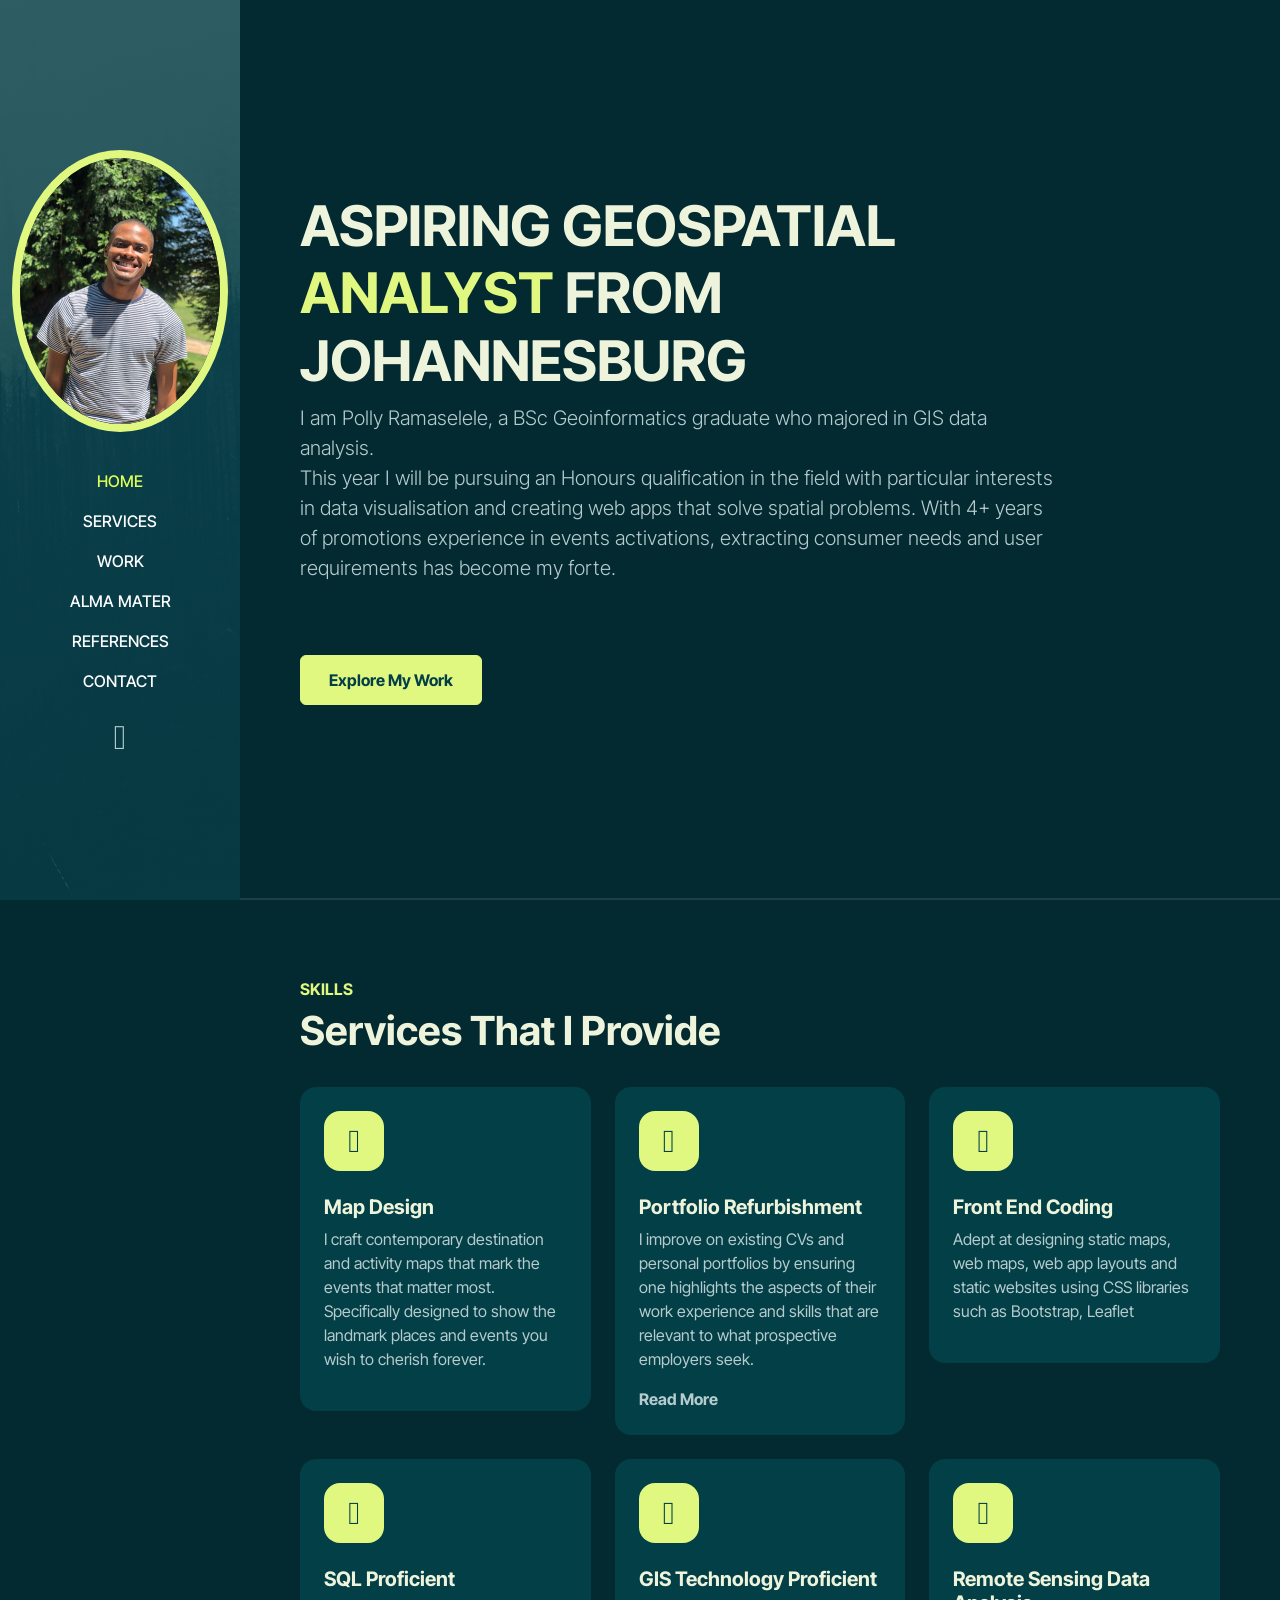
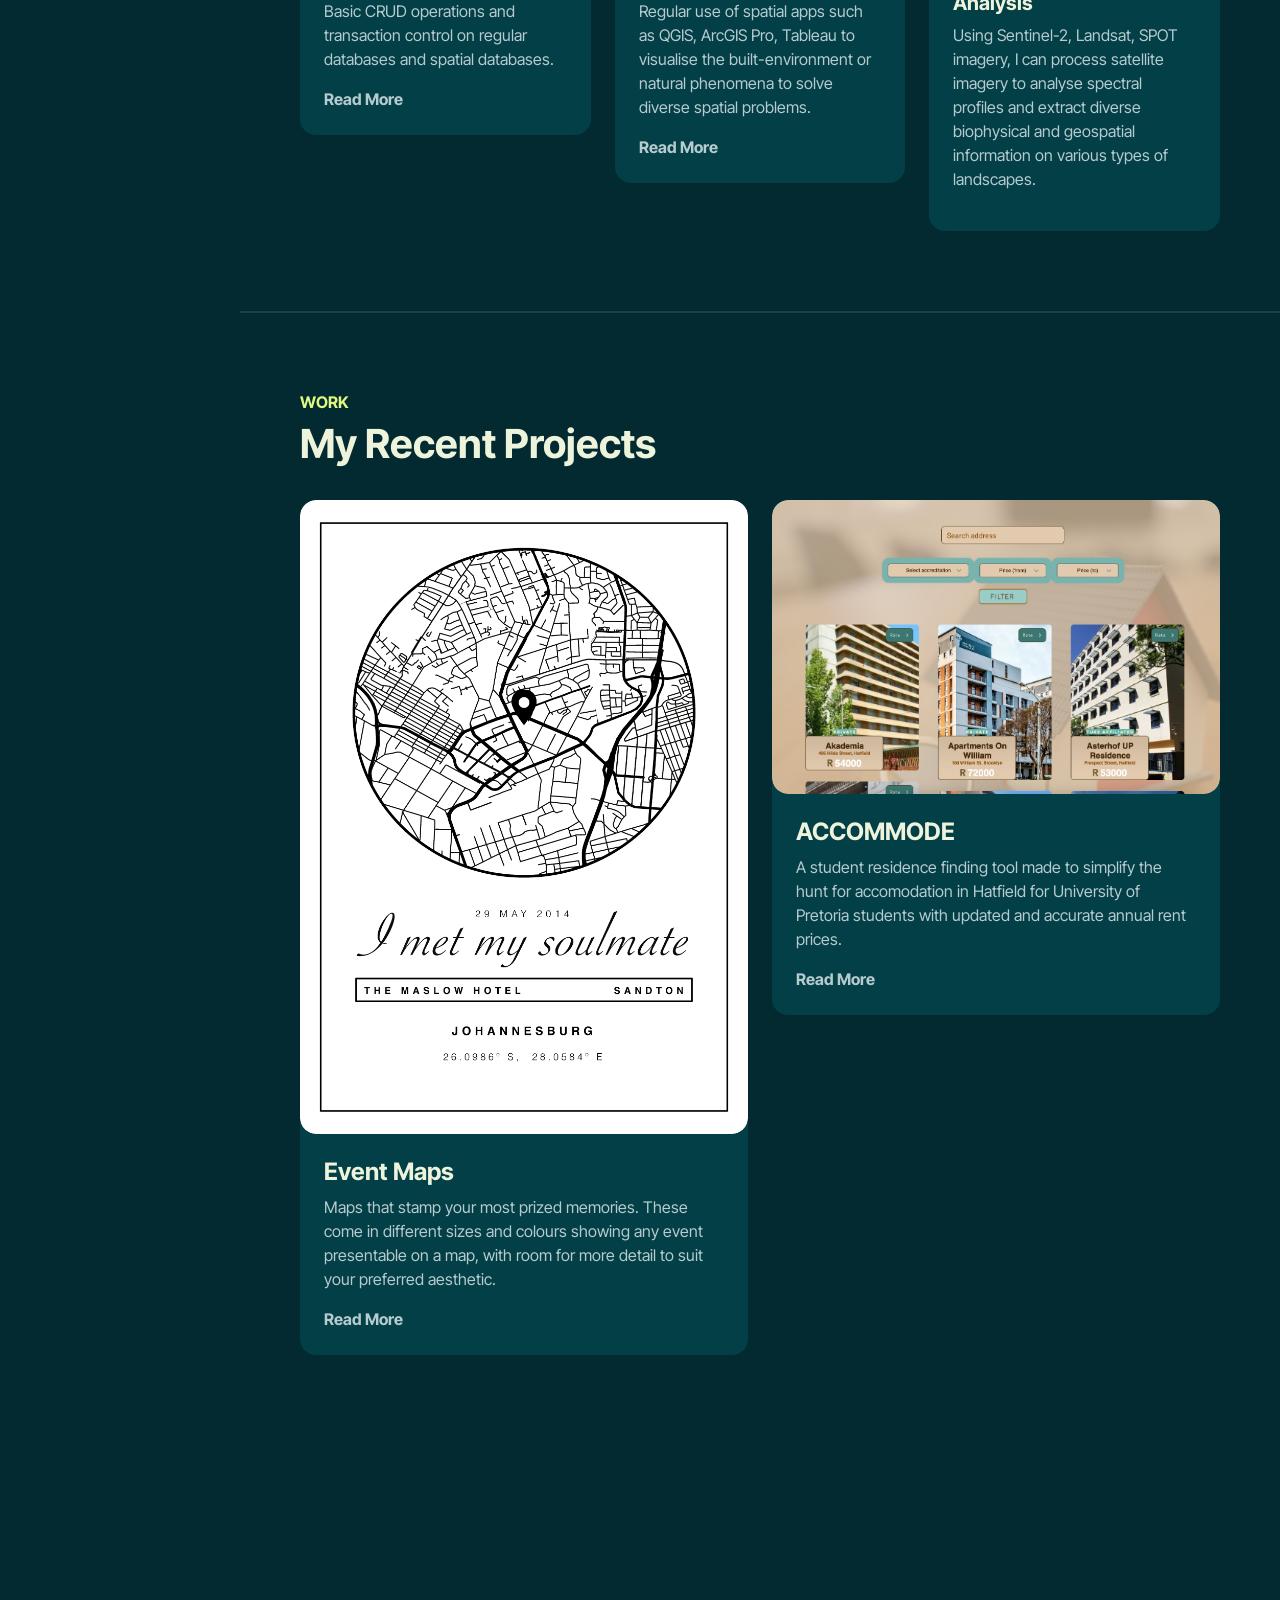
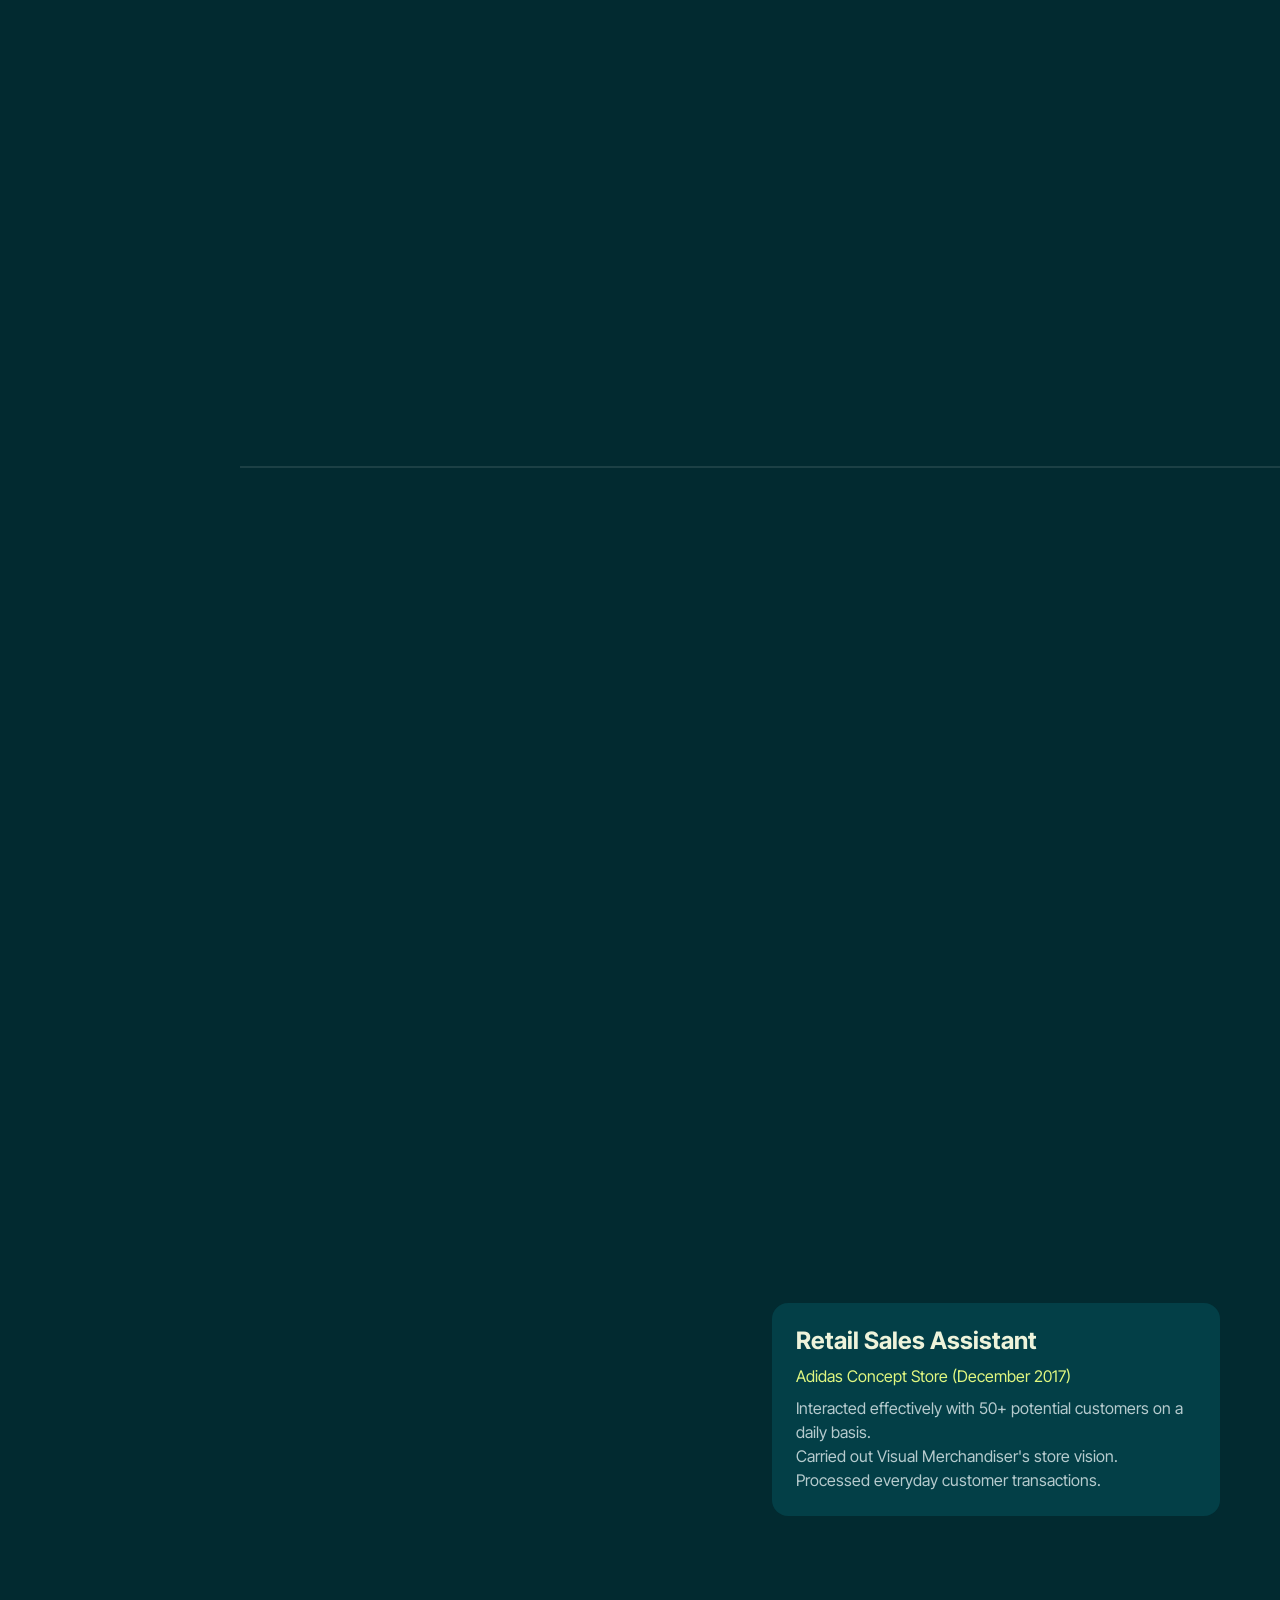
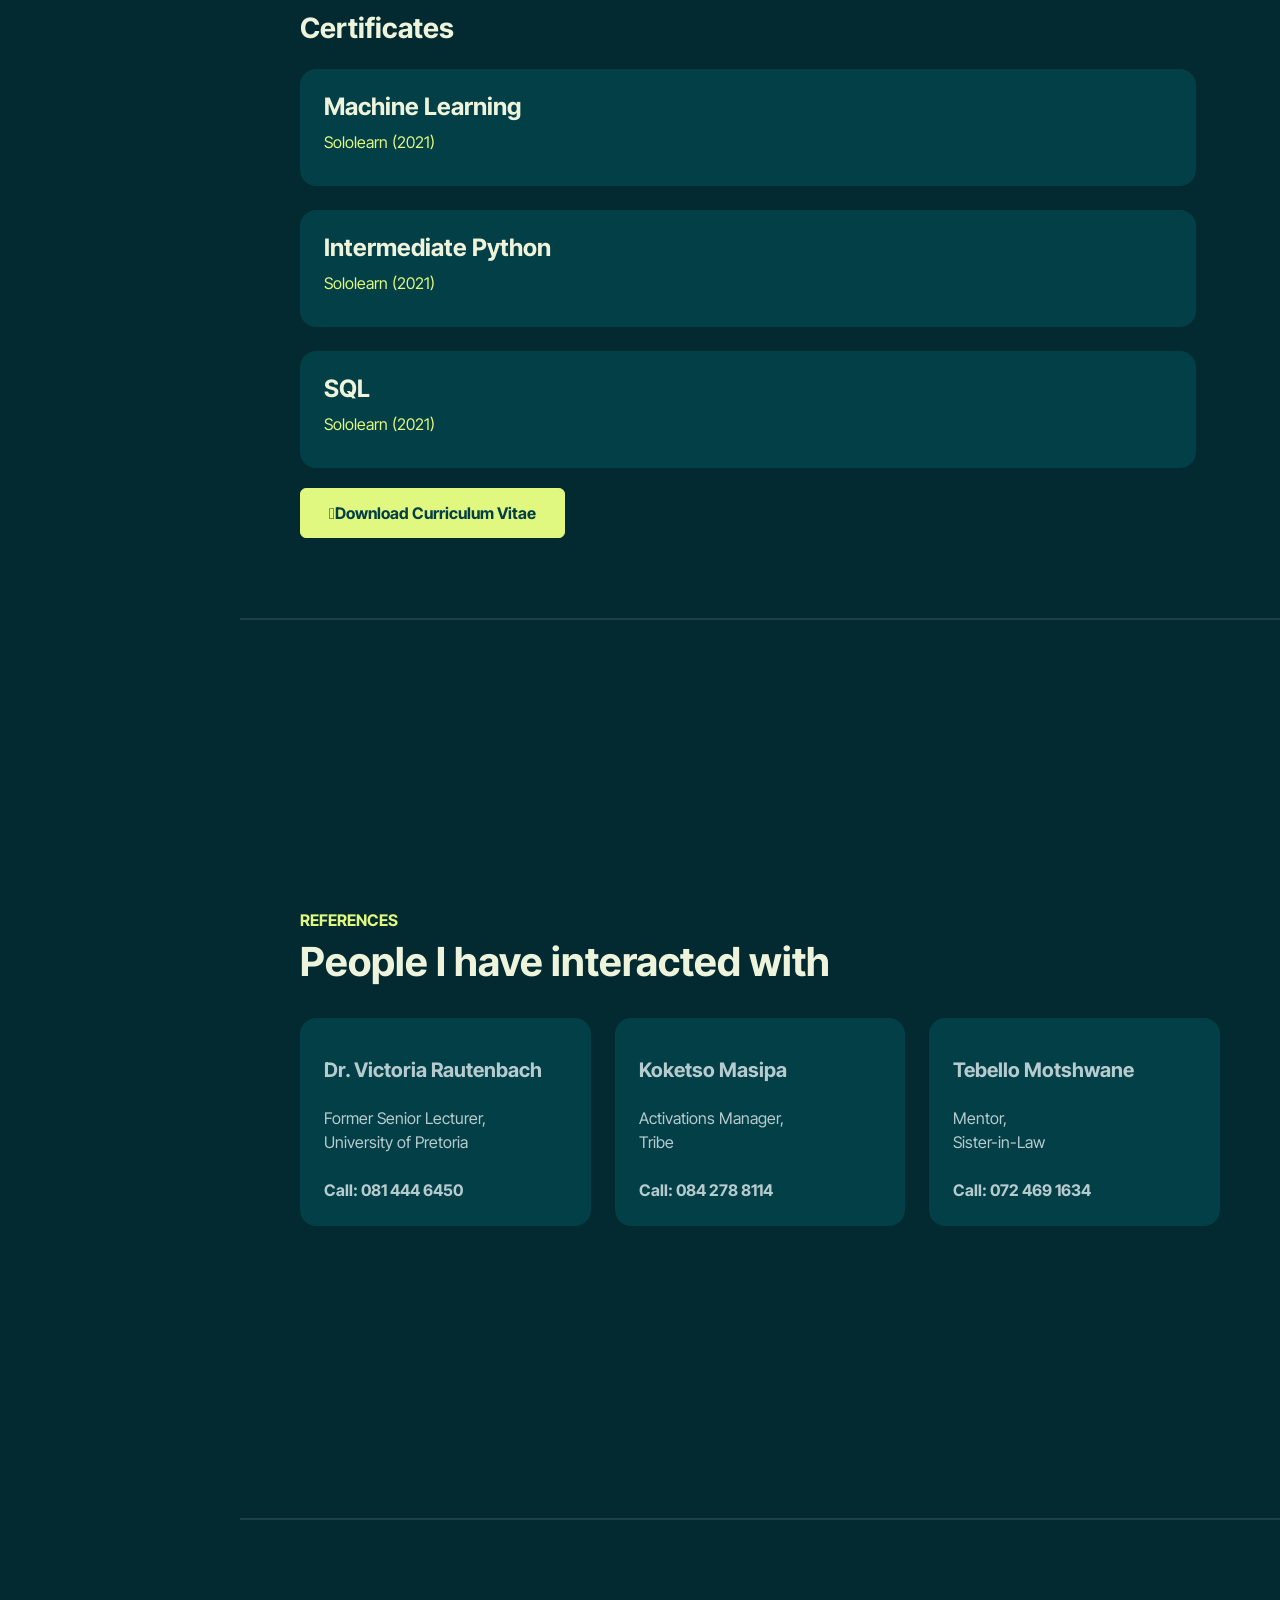
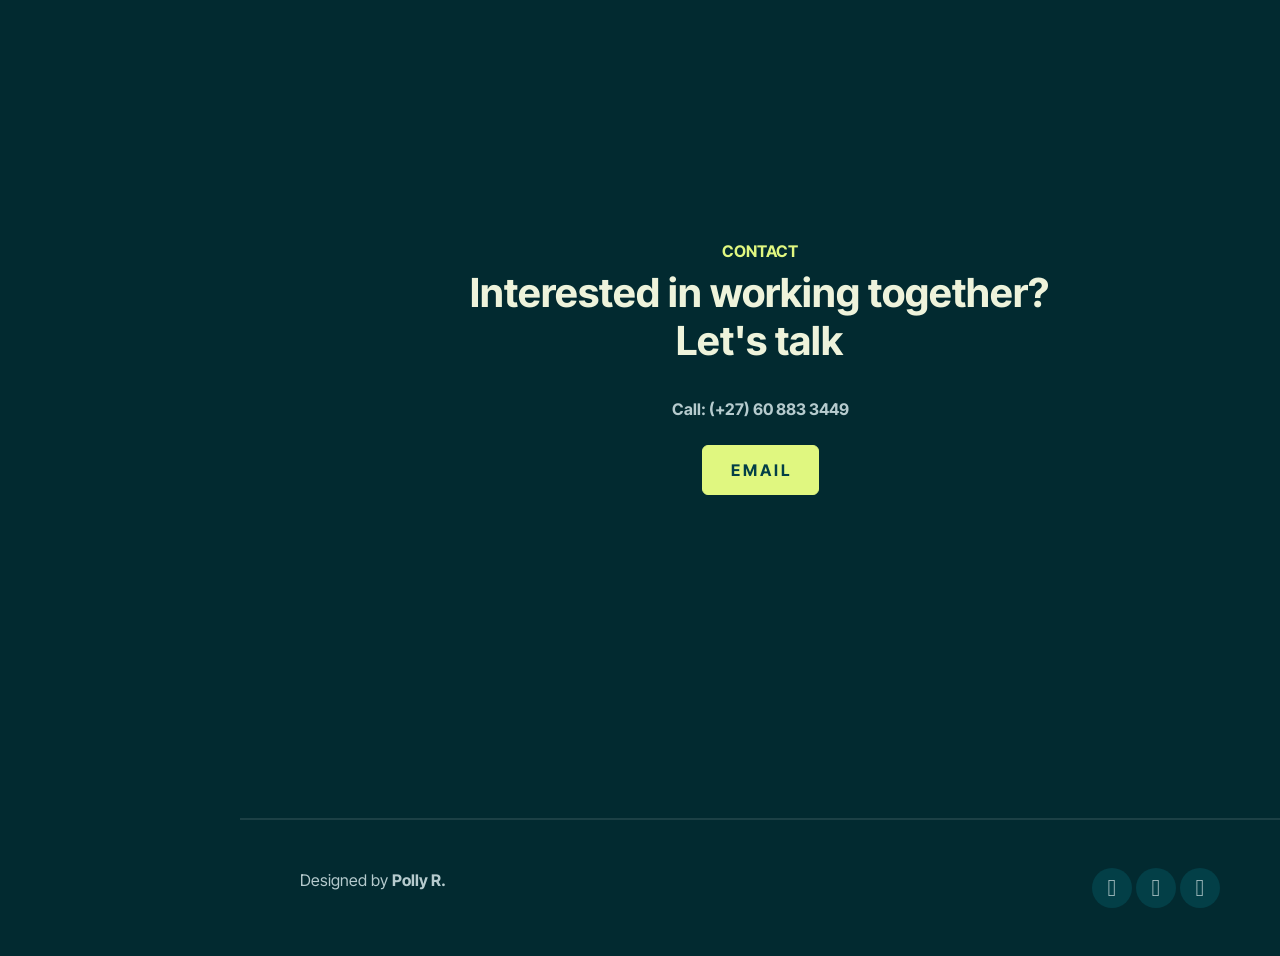
==== commit 3981b53f: "regular update" ====
--- a/portfolio/index.html
+++ b/portfolio/index.html
@@ -81,7 +81,7 @@
                             analysis. <br>
                             This year I will be pursuing an Honours qualification in the field with particular
                             interests in data visualisation and creating web apps that solve spatial problems. With 4+ years of promotions
-                            experience, sales consultancy is my forte. <br>
+                            experience in events activations, extracting consumer needs and user requirements has become my forte. <br>
                             
                         </p>
                         <br><br>
@@ -416,6 +416,15 @@
 
                         <h3 class="mb-4" data-aos="fade-up" data-aos-delay="300">Experience</h3>
                         <div class="row gy-4">
+
+                            <div class="col-12" data-aos="fade-up" data-aos-delay="600">
+                                <div class="bg-base p-4 rounded-4 shadow-effect">
+                                    <h4>Geospatial Intern</h4>
+                                    <p class="text-brand mb-2">Kartoza (January 2023 - )</p>
+                                    <p class="mb-0"></p>
+                                </div>
+                            </div>
+
 
                             <div class="col-12" data-aos="fade-up" data-aos-delay="600">
                                 <div class="bg-base p-4 rounded-4 shadow-effect">
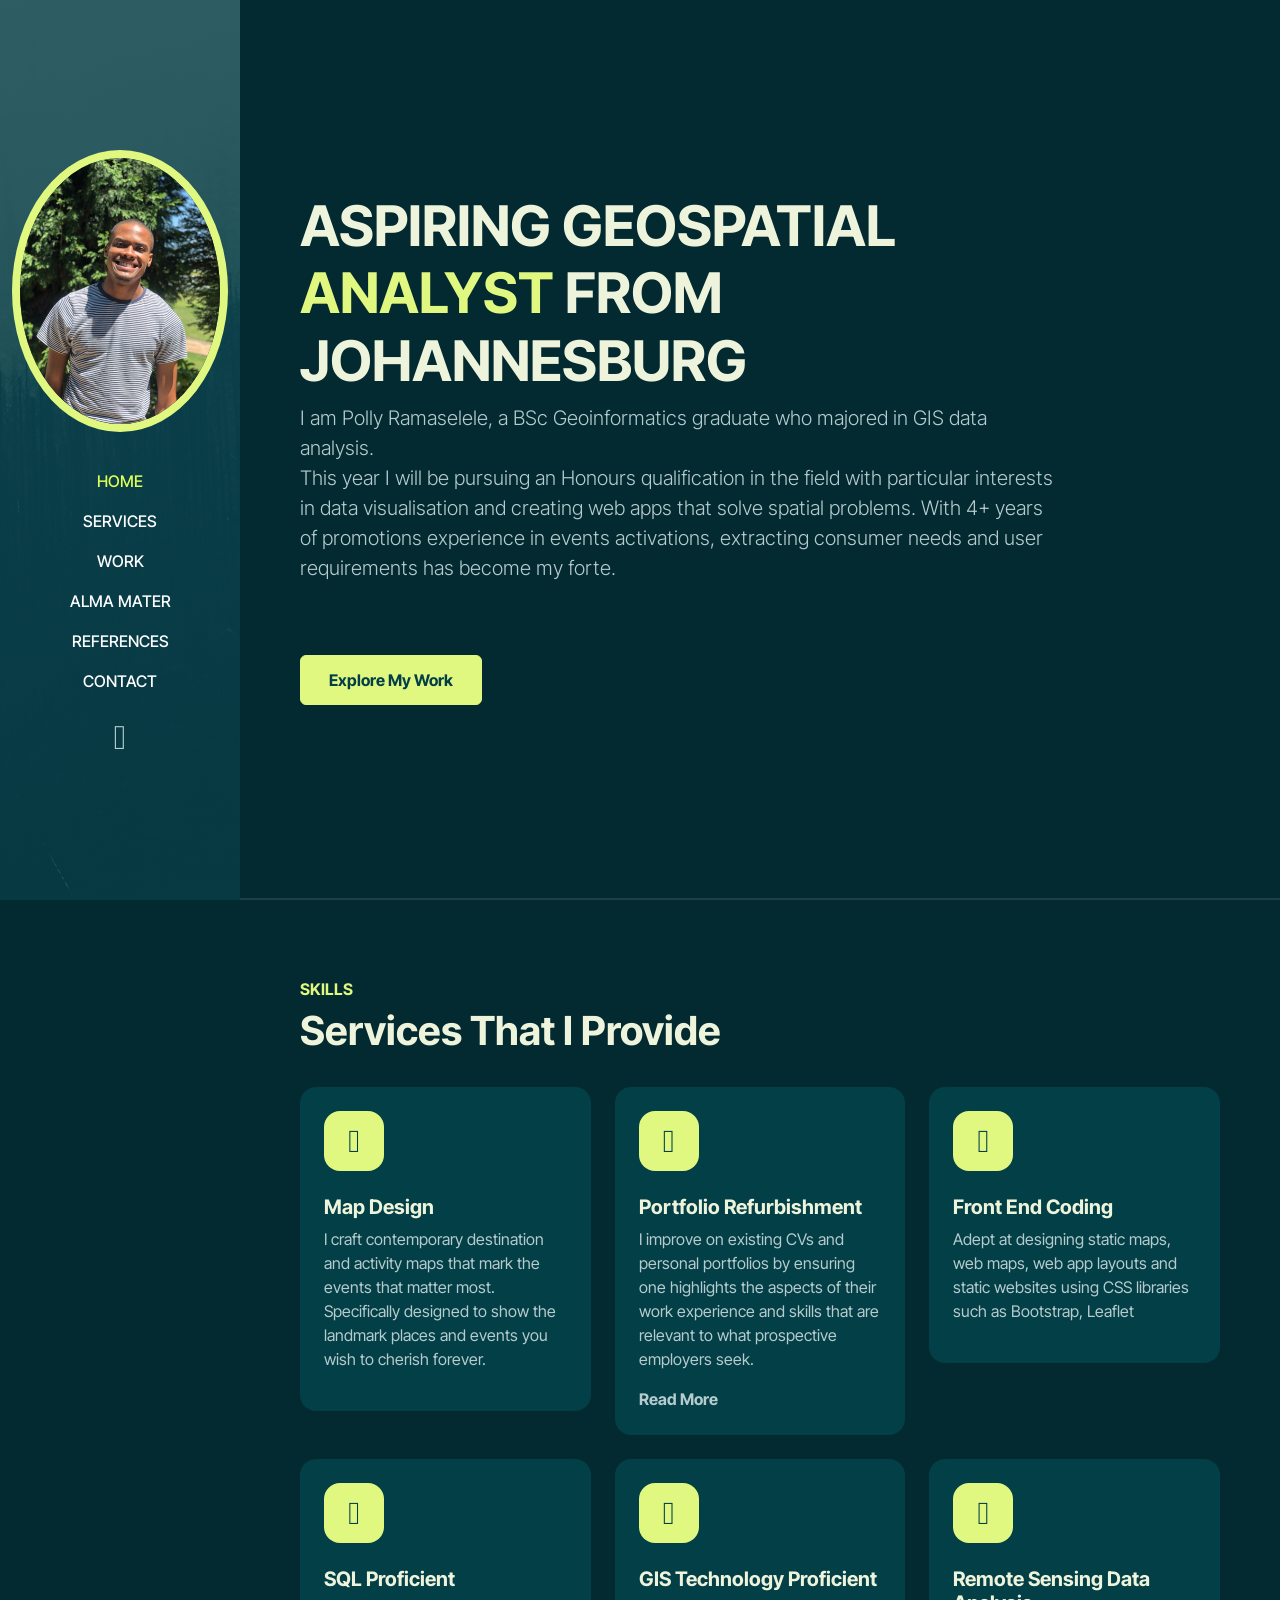
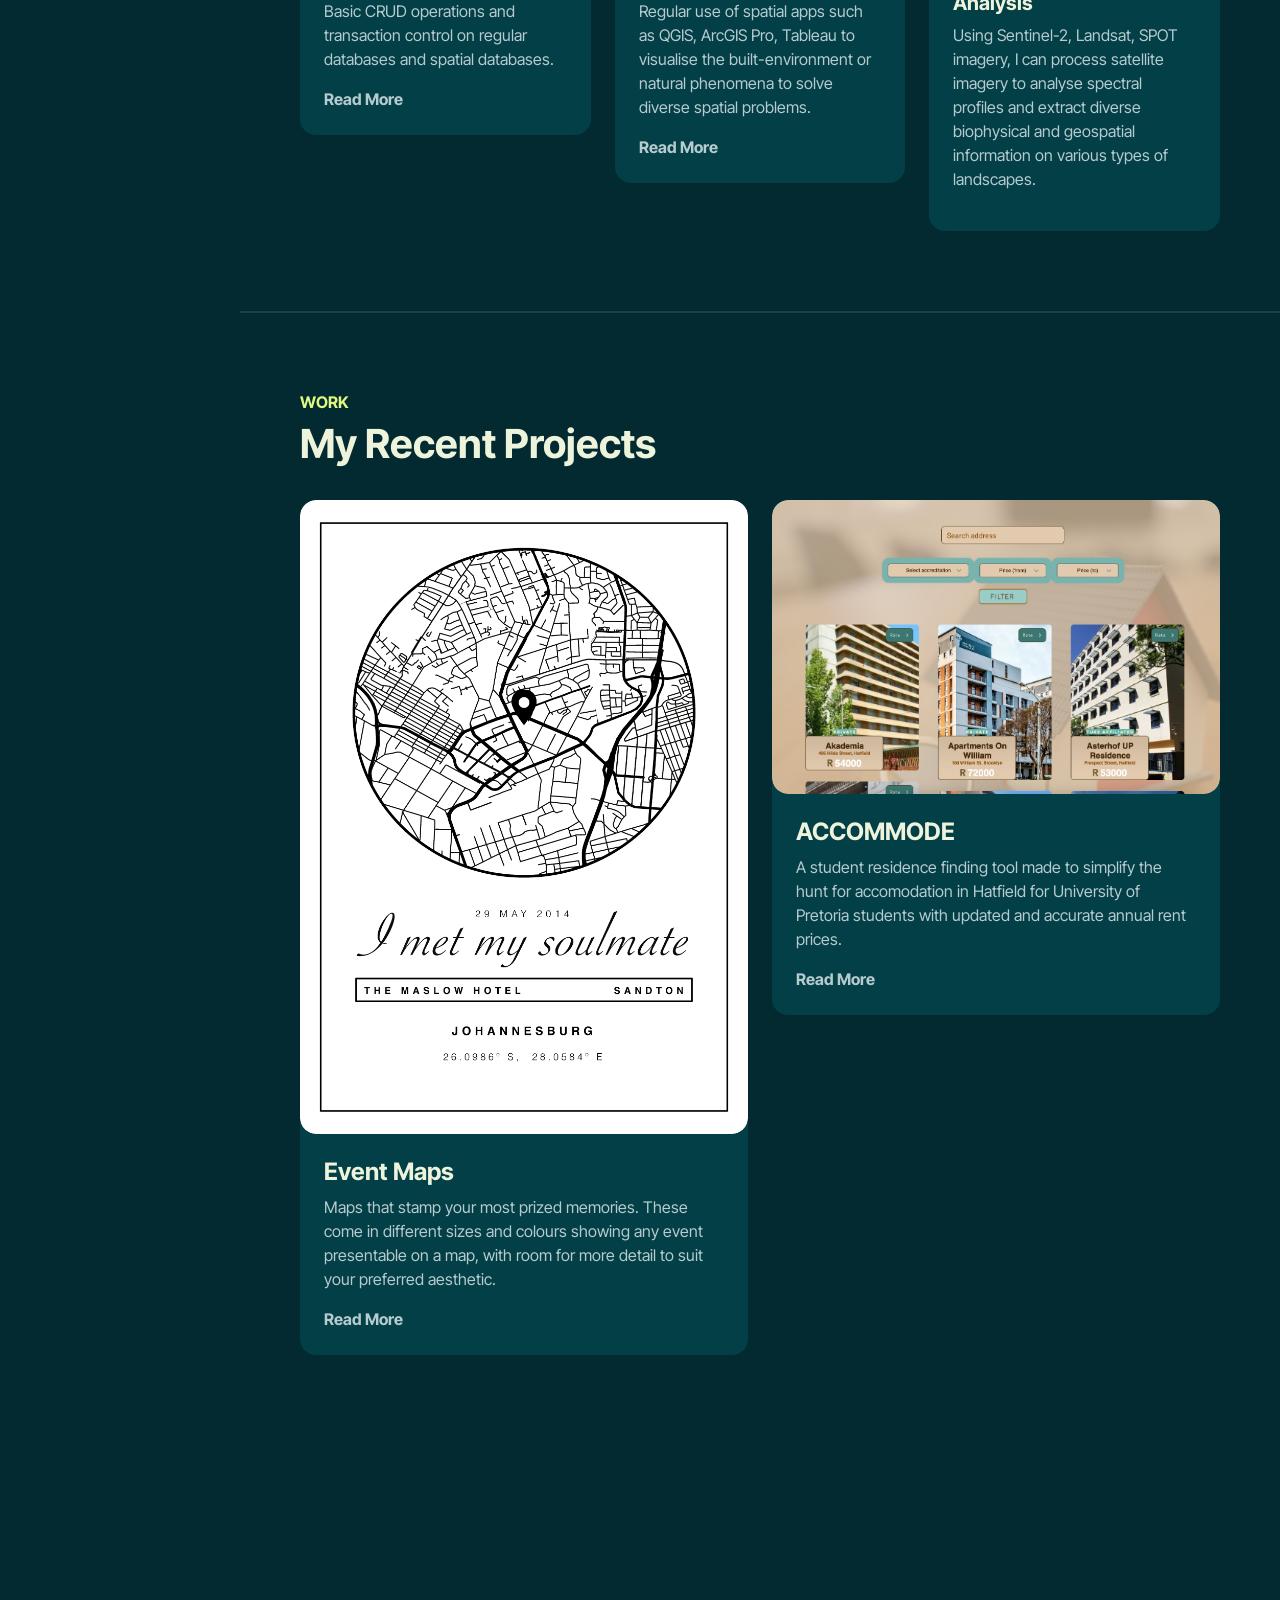
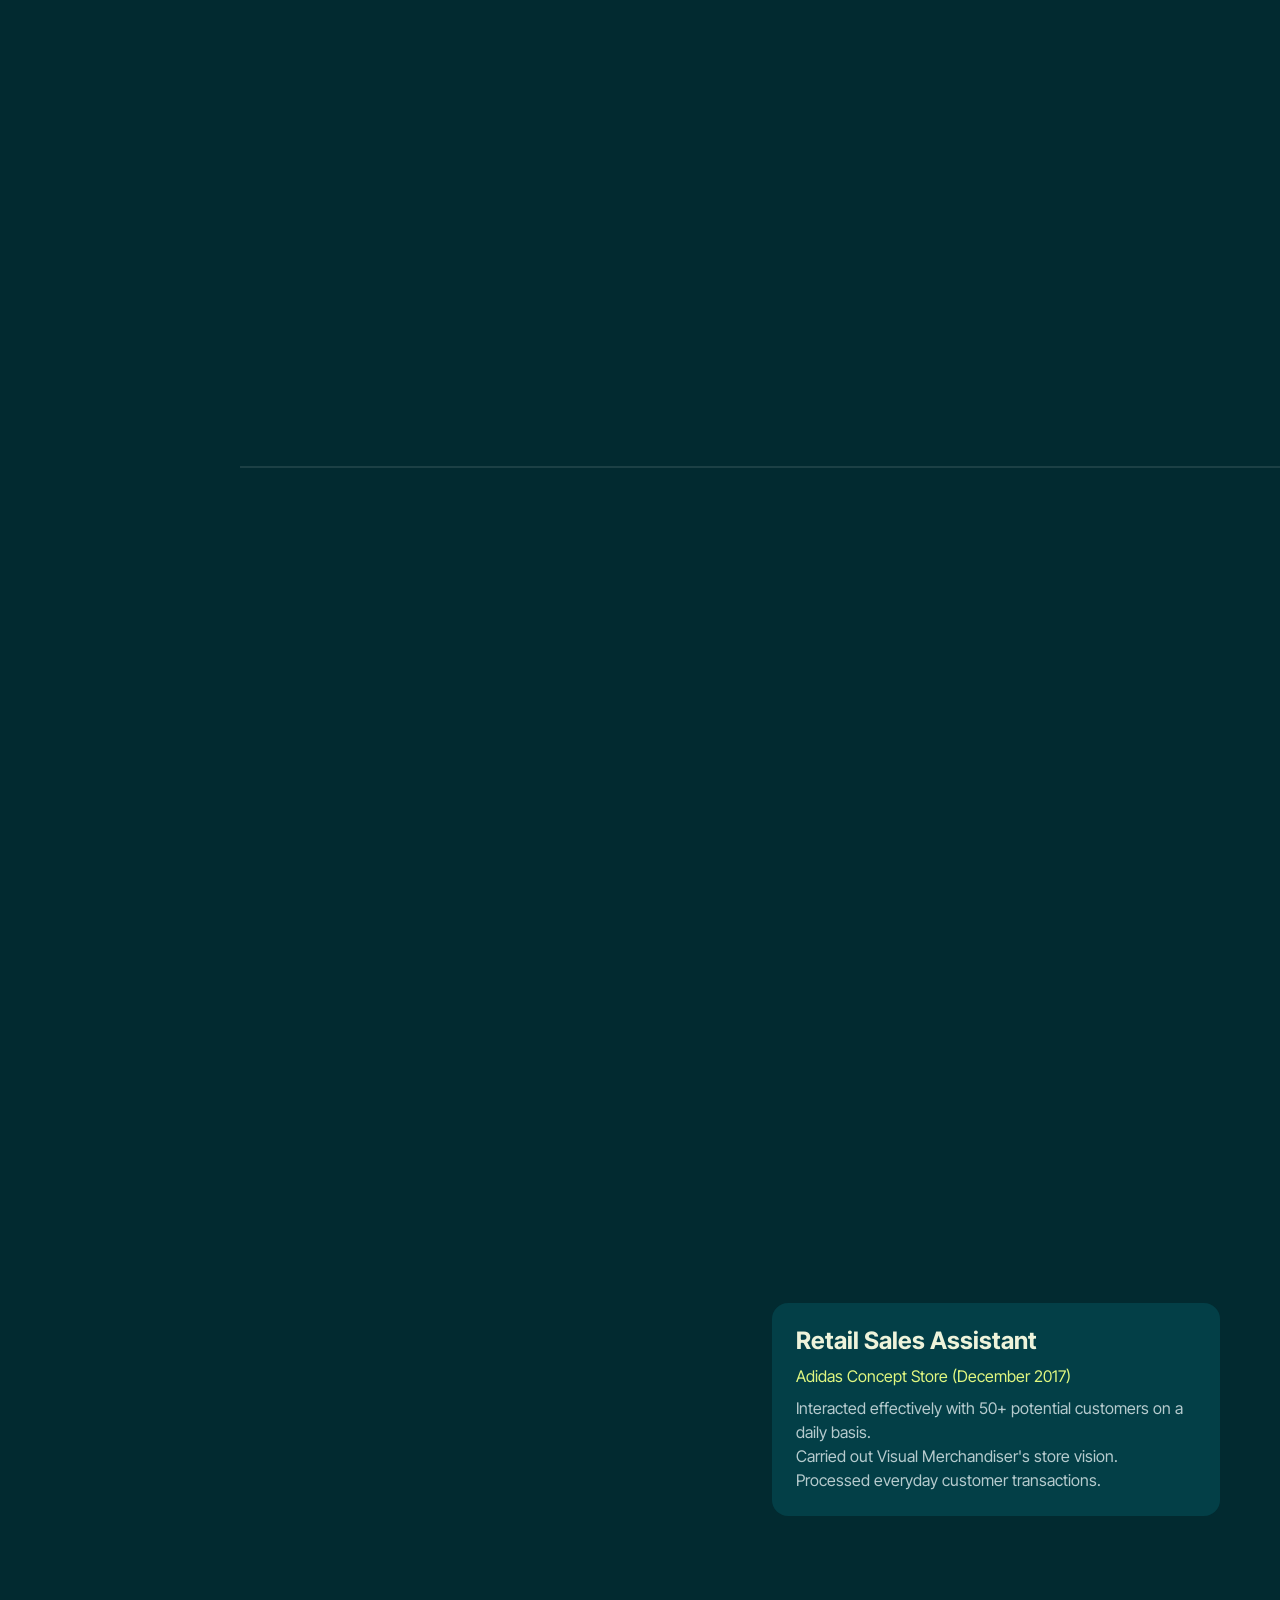
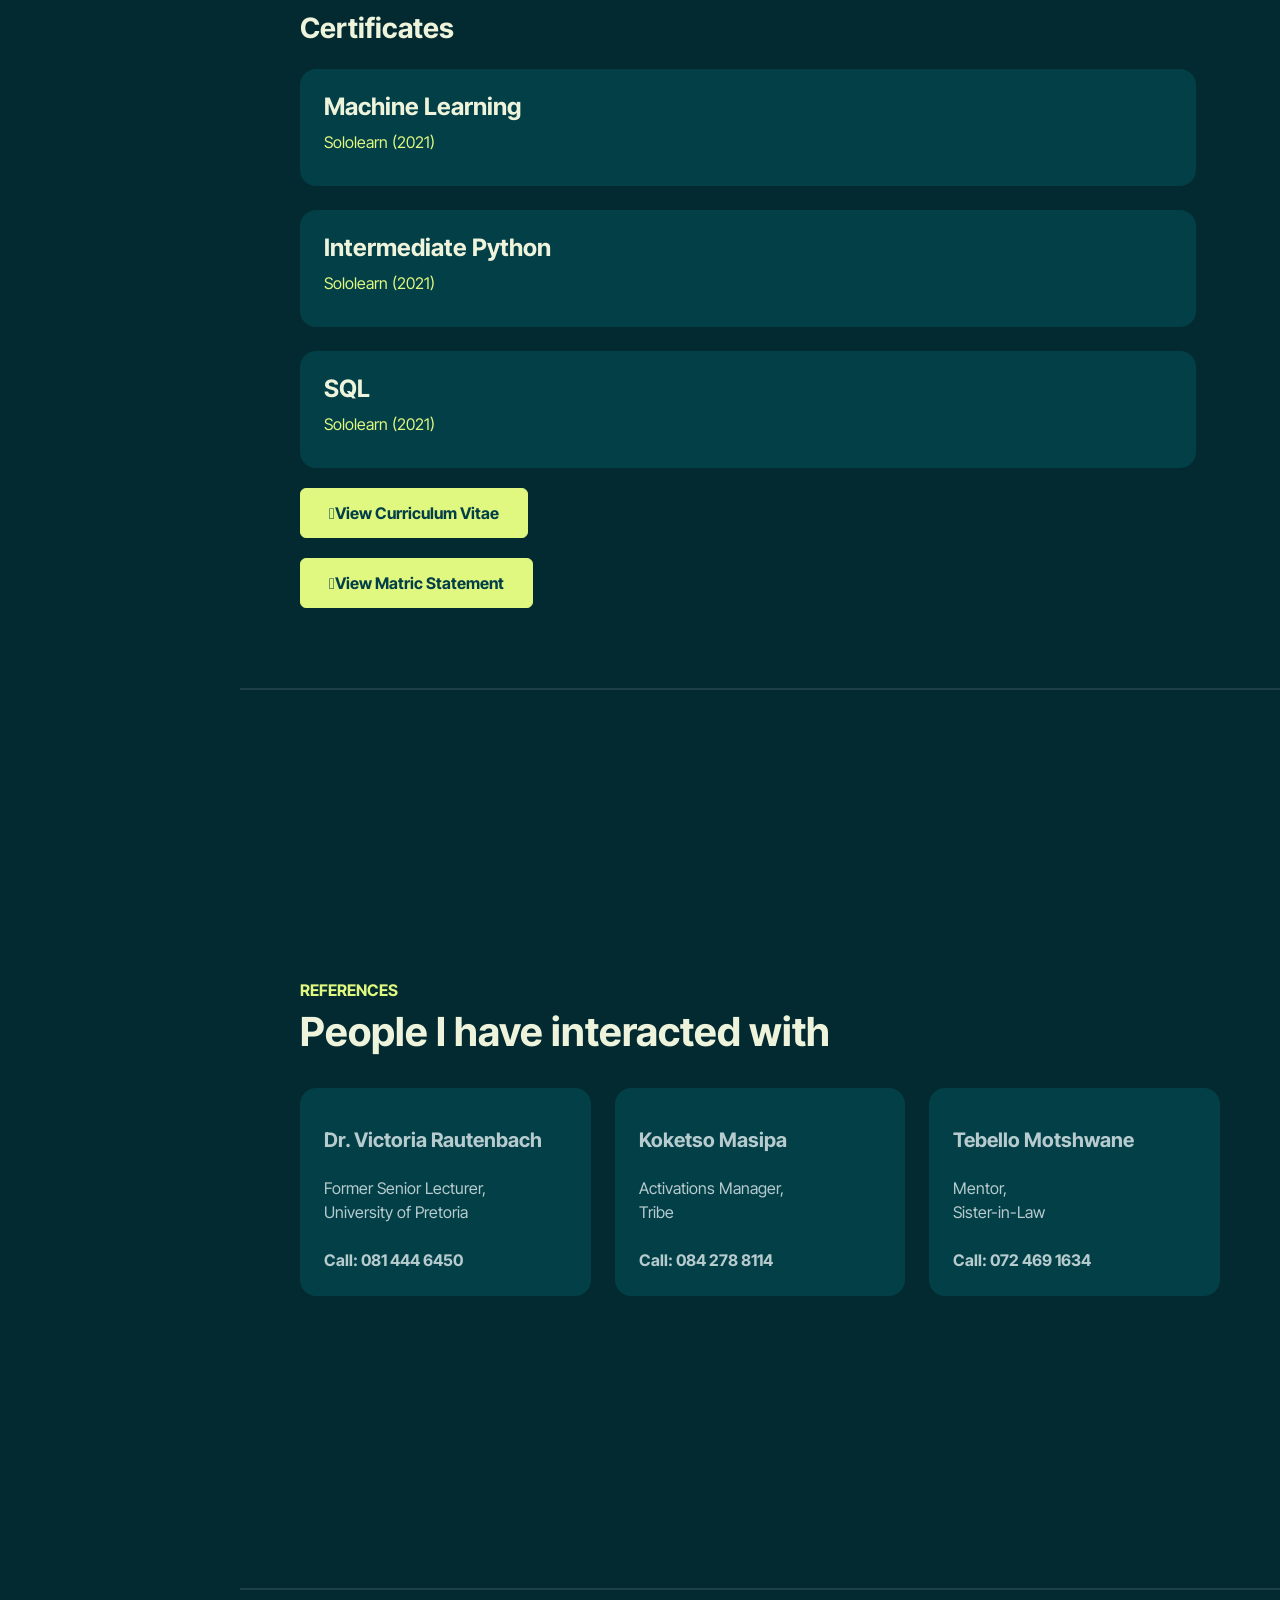
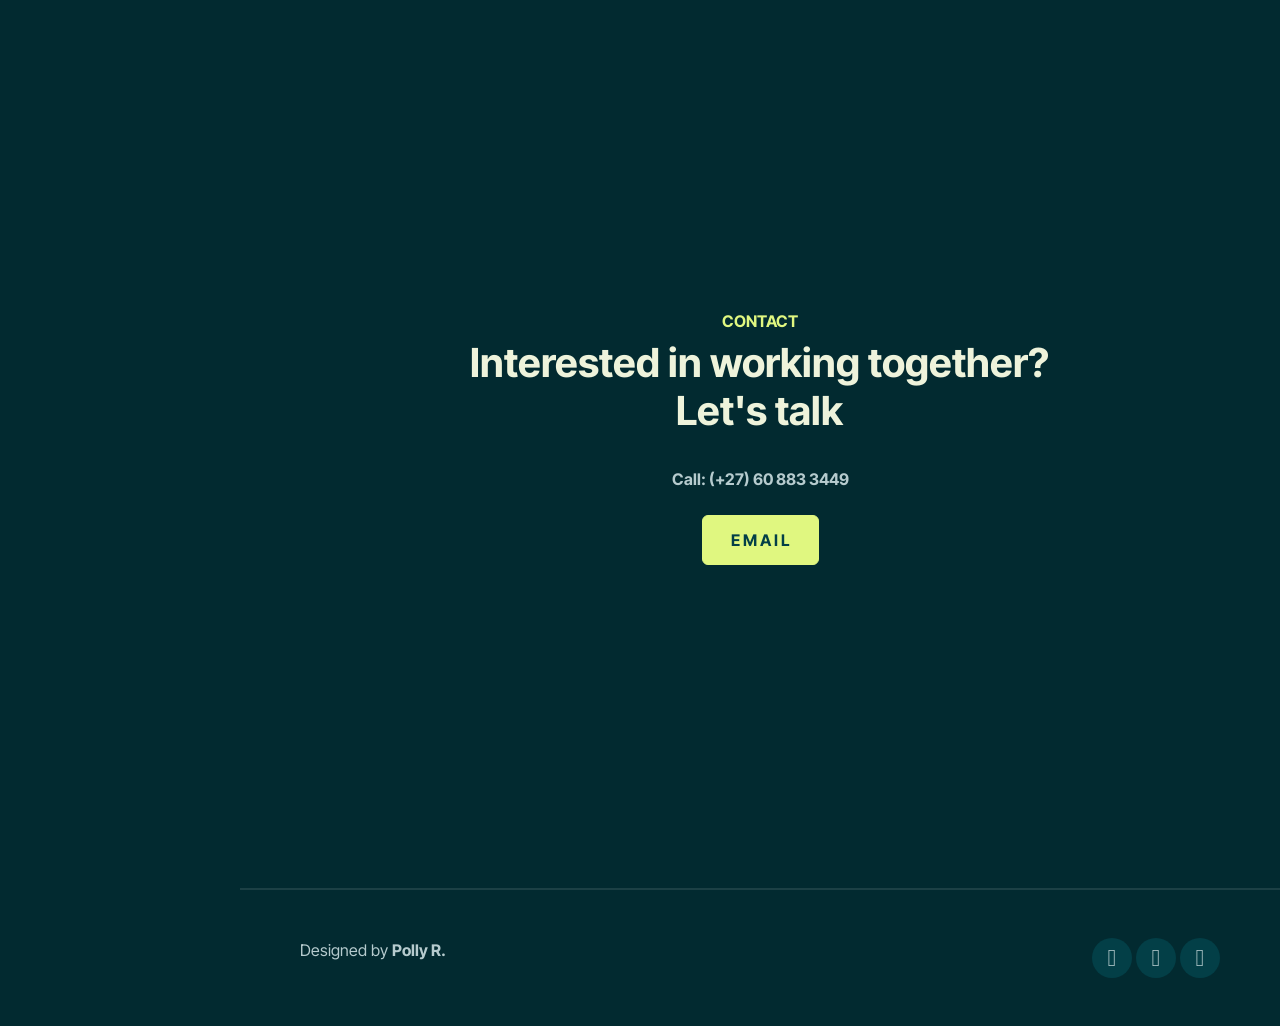
==== commit cf3e7783: "Added matric statement" ====
--- a/portfolio/index.html
+++ b/portfolio/index.html
@@ -510,8 +510,13 @@
 
                             <div class="col-auto">
                                 <div style="padding-top: 20px" data-aos="fade-up" data-aos-delay="600">
-                                    <a href="images/PollyR_CV23.pdf" class="btn btn-brand "><i
-                                            class="lab la-file-download"></i>Download Curriculum Vitae</a>
+                                    <a href="images/PollyR_CV23.pdf" class="btn btn-brand " target="_blank" rel="noopener noreferrer"><i
+                                            class="lab la-file-download"></i>View Curriculum Vitae</a>
+
+                                </div>
+                                <div style="padding-top: 20px" data-aos="fade-up" data-aos-delay="600">
+                                    <a href="images/Matric Statement.pdf" class="btn btn-brand " target="_blank" rel="noopener noreferrer"><i
+                                            class="lab la-file-download"></i>View Matric Statement</a>
 
                                 </div>
                             </div>
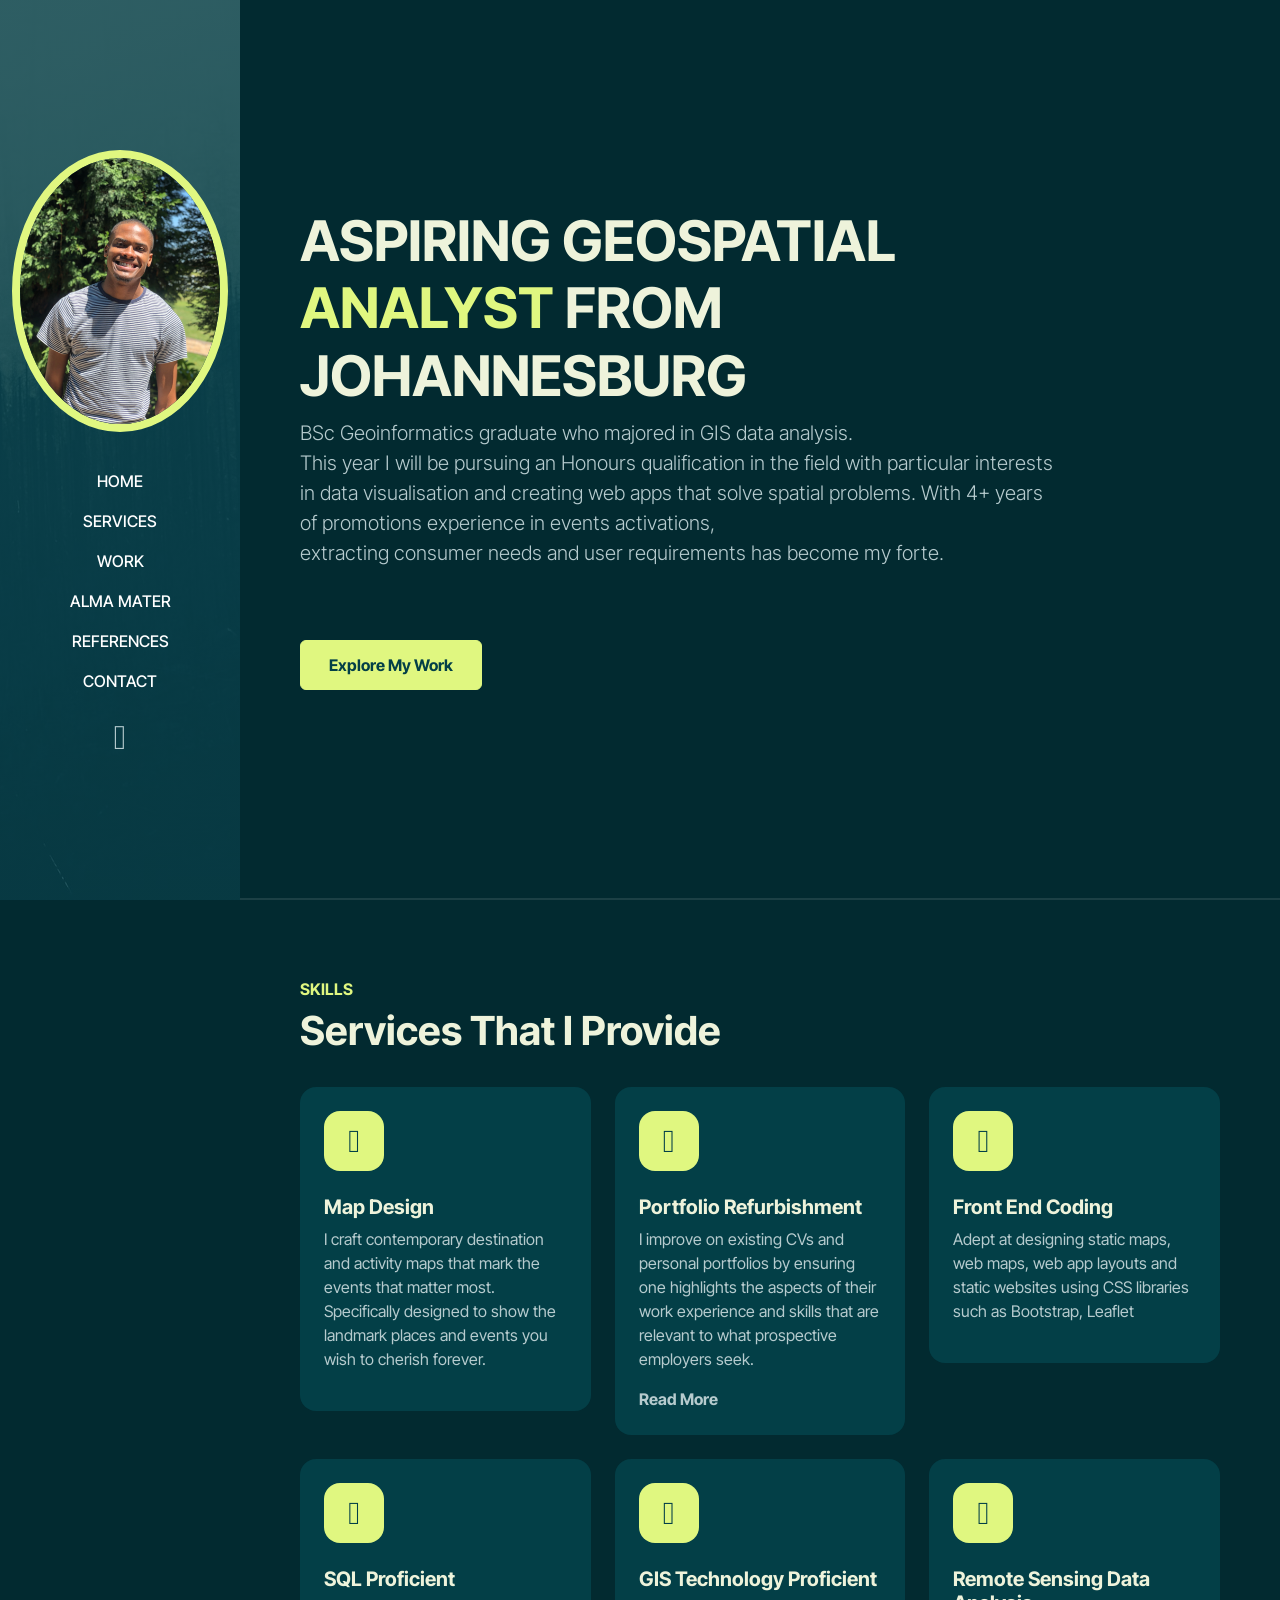
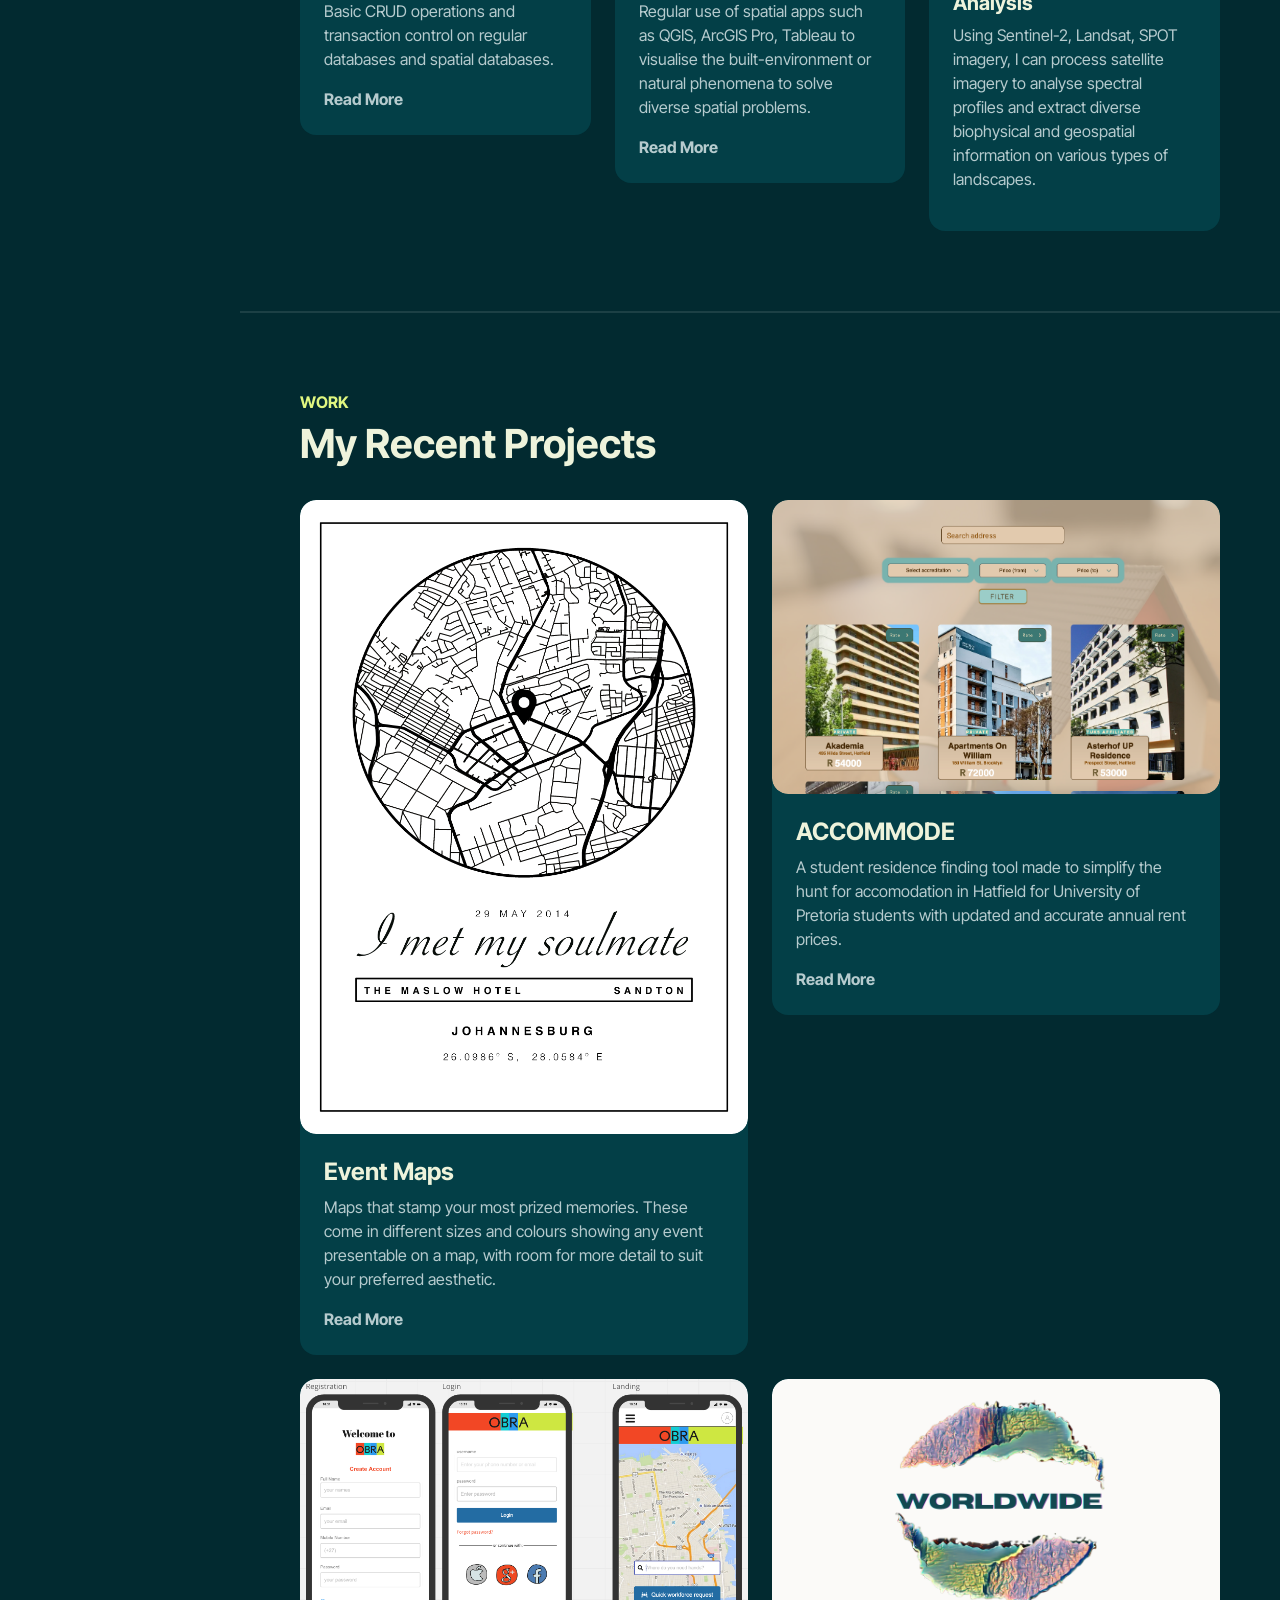
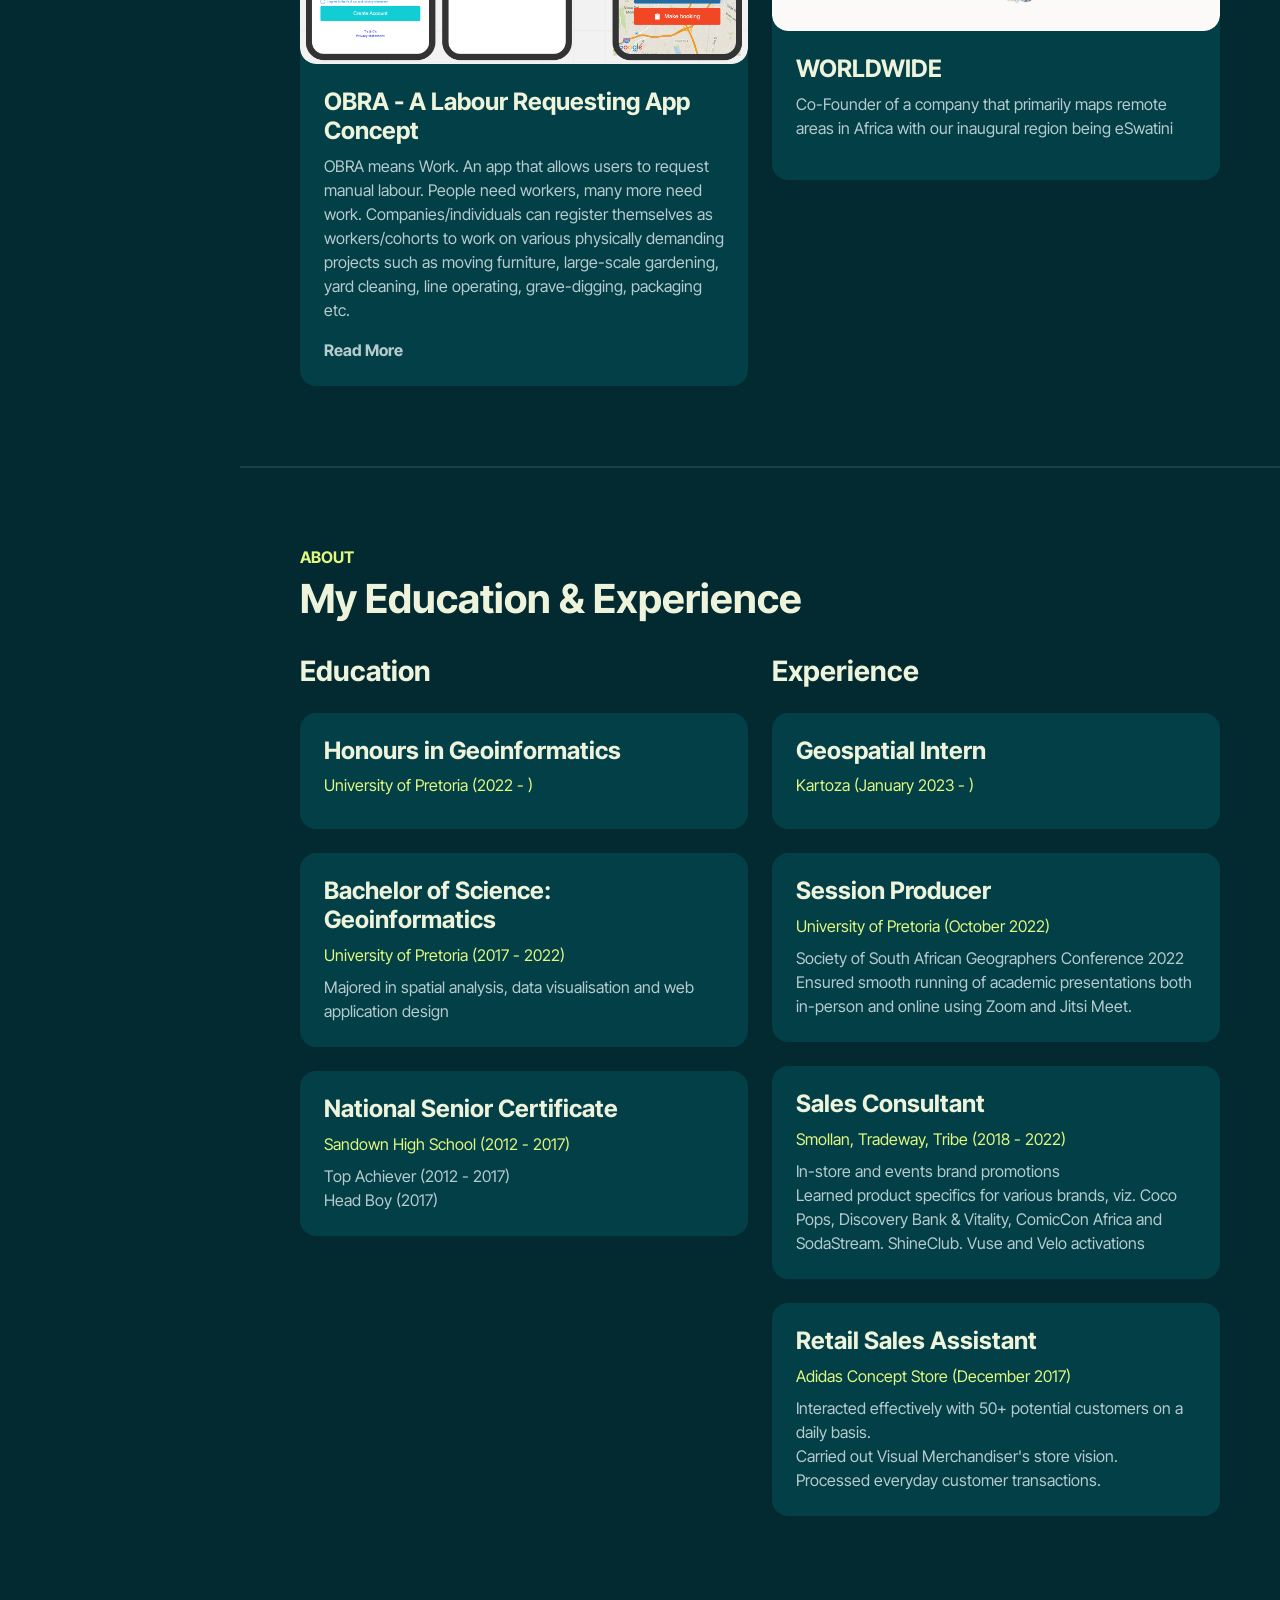
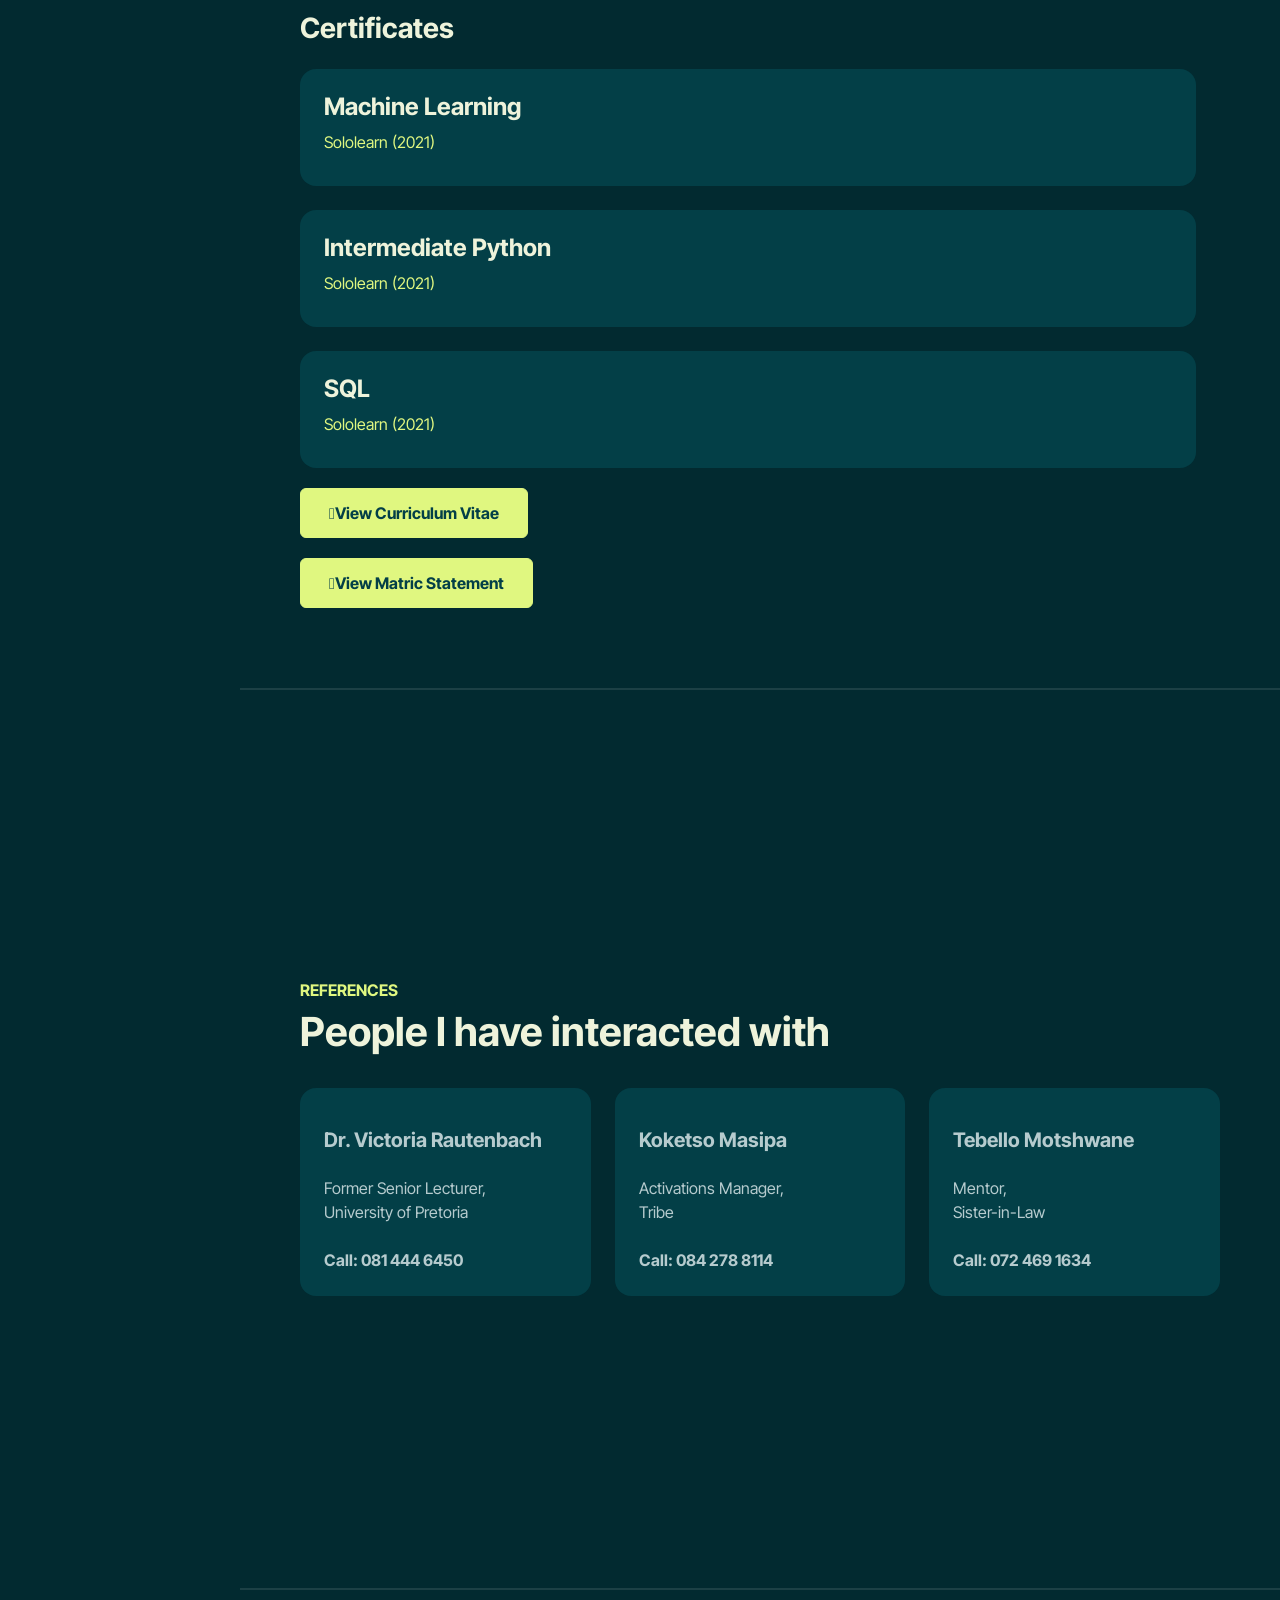
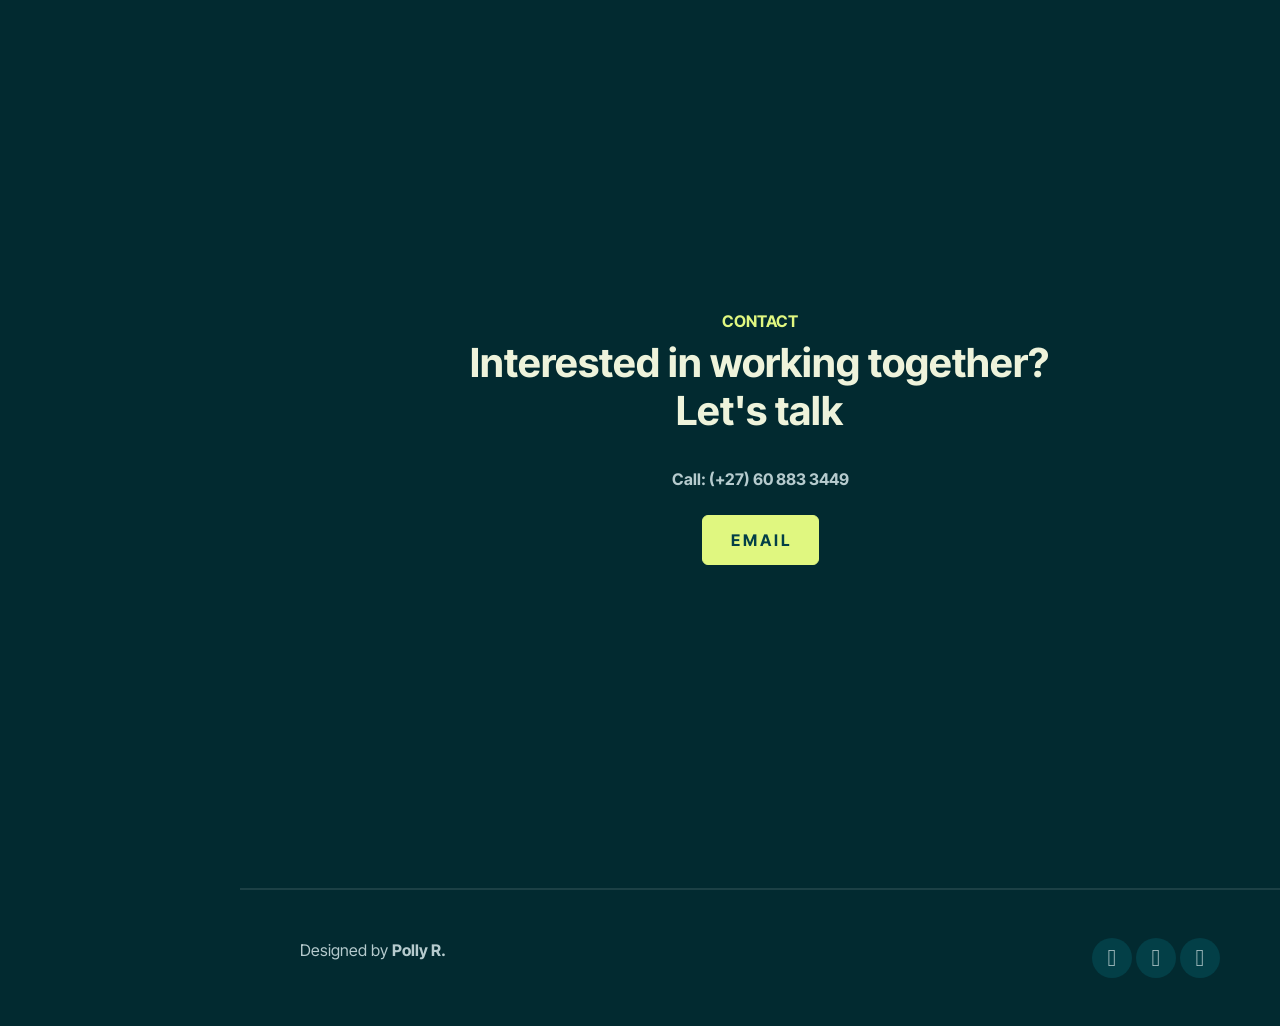
==== commit e2574059: "bio, interactiveness updates" ====
--- a/portfolio/index.html
+++ b/portfolio/index.html
@@ -77,11 +77,11 @@
                         <h1 class="display-4 fw-bold" data-aos="fade-up">ASPIRING GEOSPATIAL <span
                                 class="text-brand">ANALYST</span> FROM JOHANNESBURG</h1>
                         <p class="lead mt-2 mb-4" data-aos="fade-up" data-aos-delay="300">
-                            I am Polly Ramaselele, a BSc Geoinformatics graduate who majored in GIS data
+                            BSc Geoinformatics graduate who majored in GIS data
                             analysis. <br>
                             This year I will be pursuing an Honours qualification in the field with particular
                             interests in data visualisation and creating web apps that solve spatial problems. With 4+ years of promotions
-                            experience in events activations, extracting consumer needs and user requirements has become my forte. <br>
+                            experience in events activations,<br> extracting consumer needs and user requirements has become my forte. <br>
                             
                         </p>
                         <br><br>
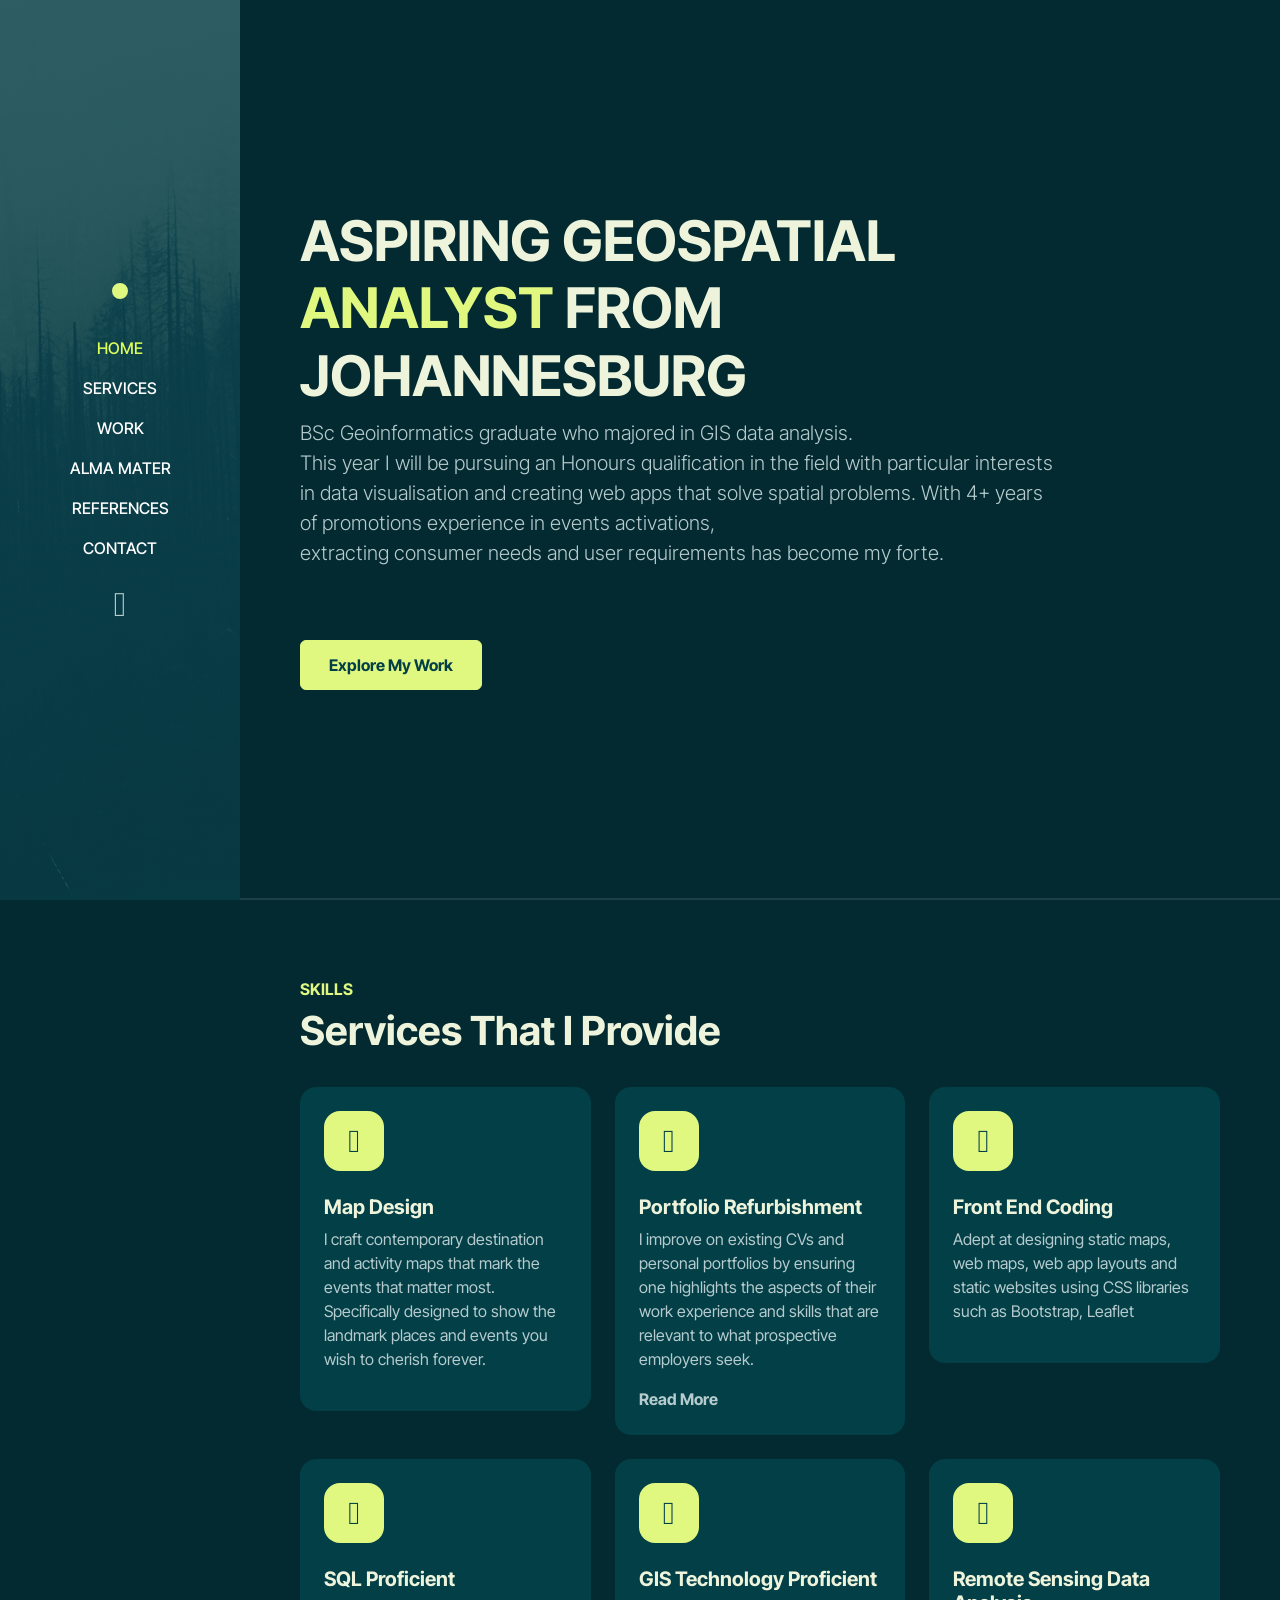
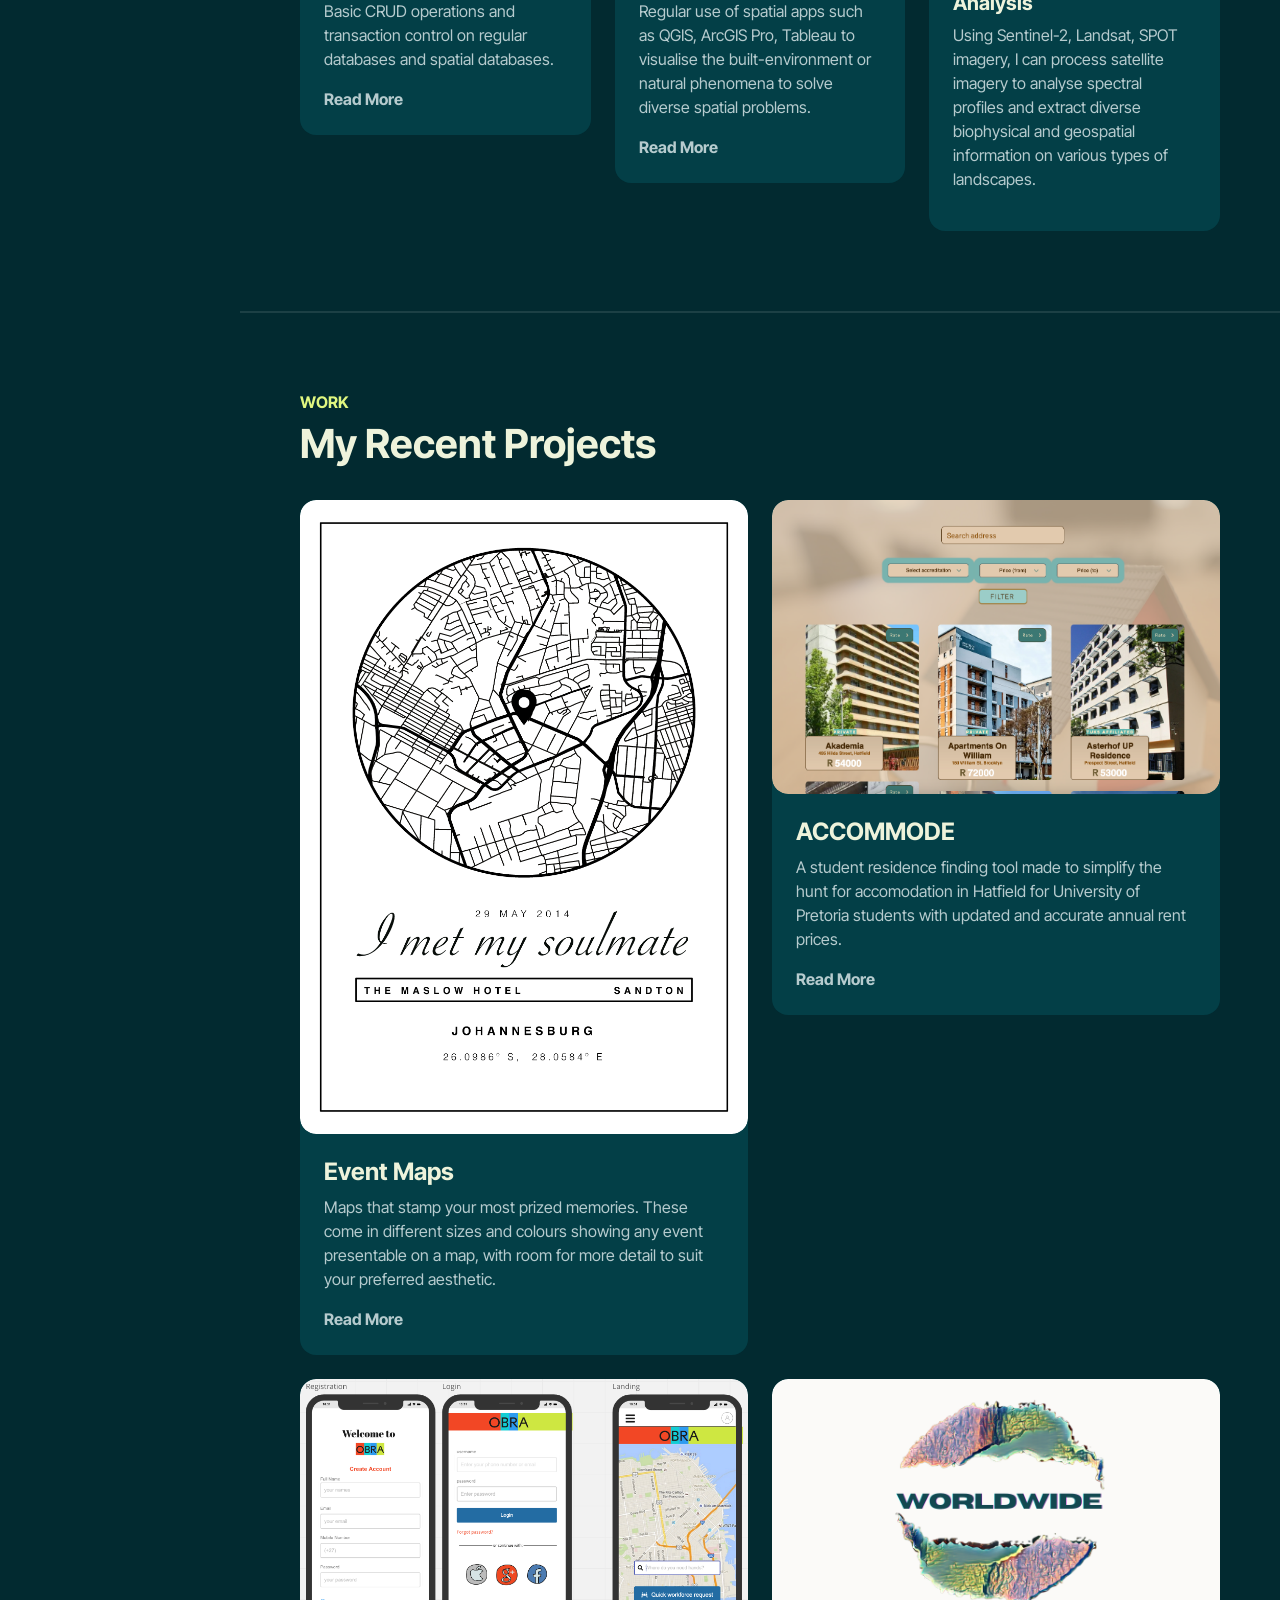
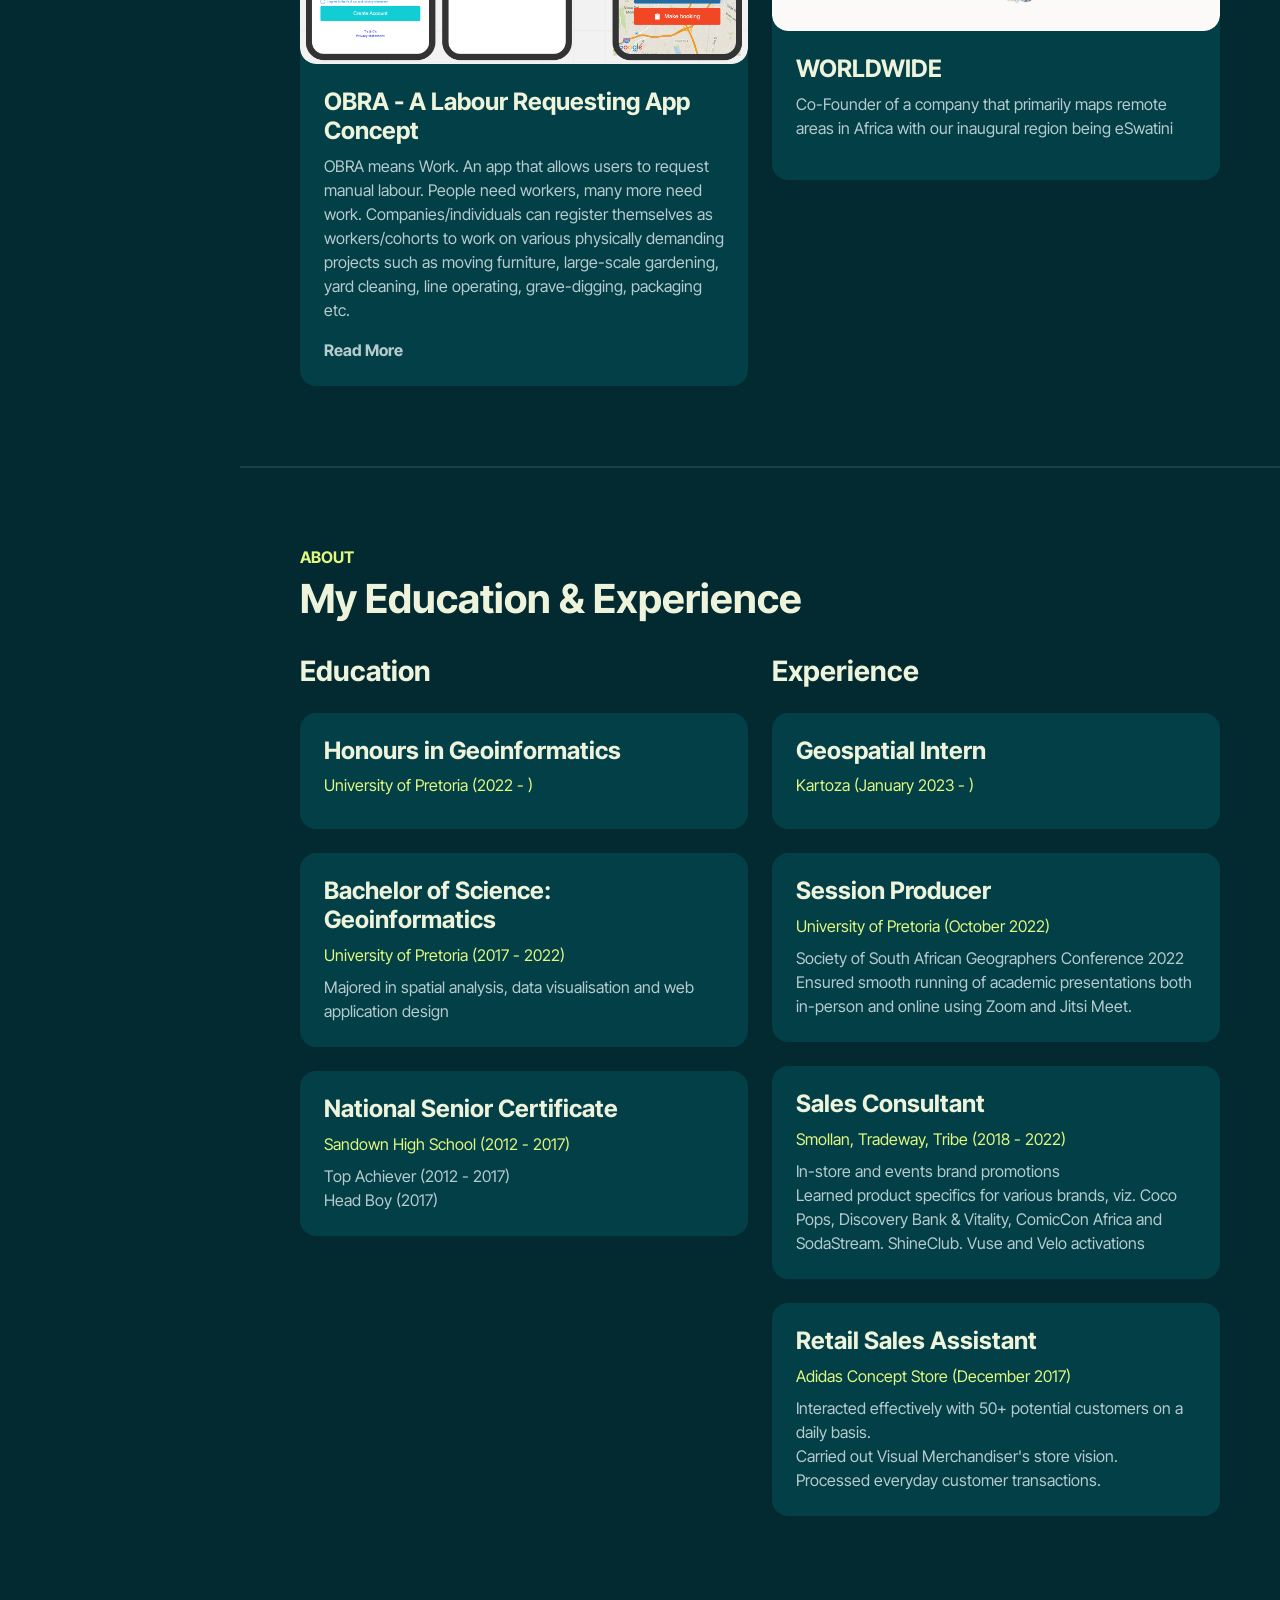
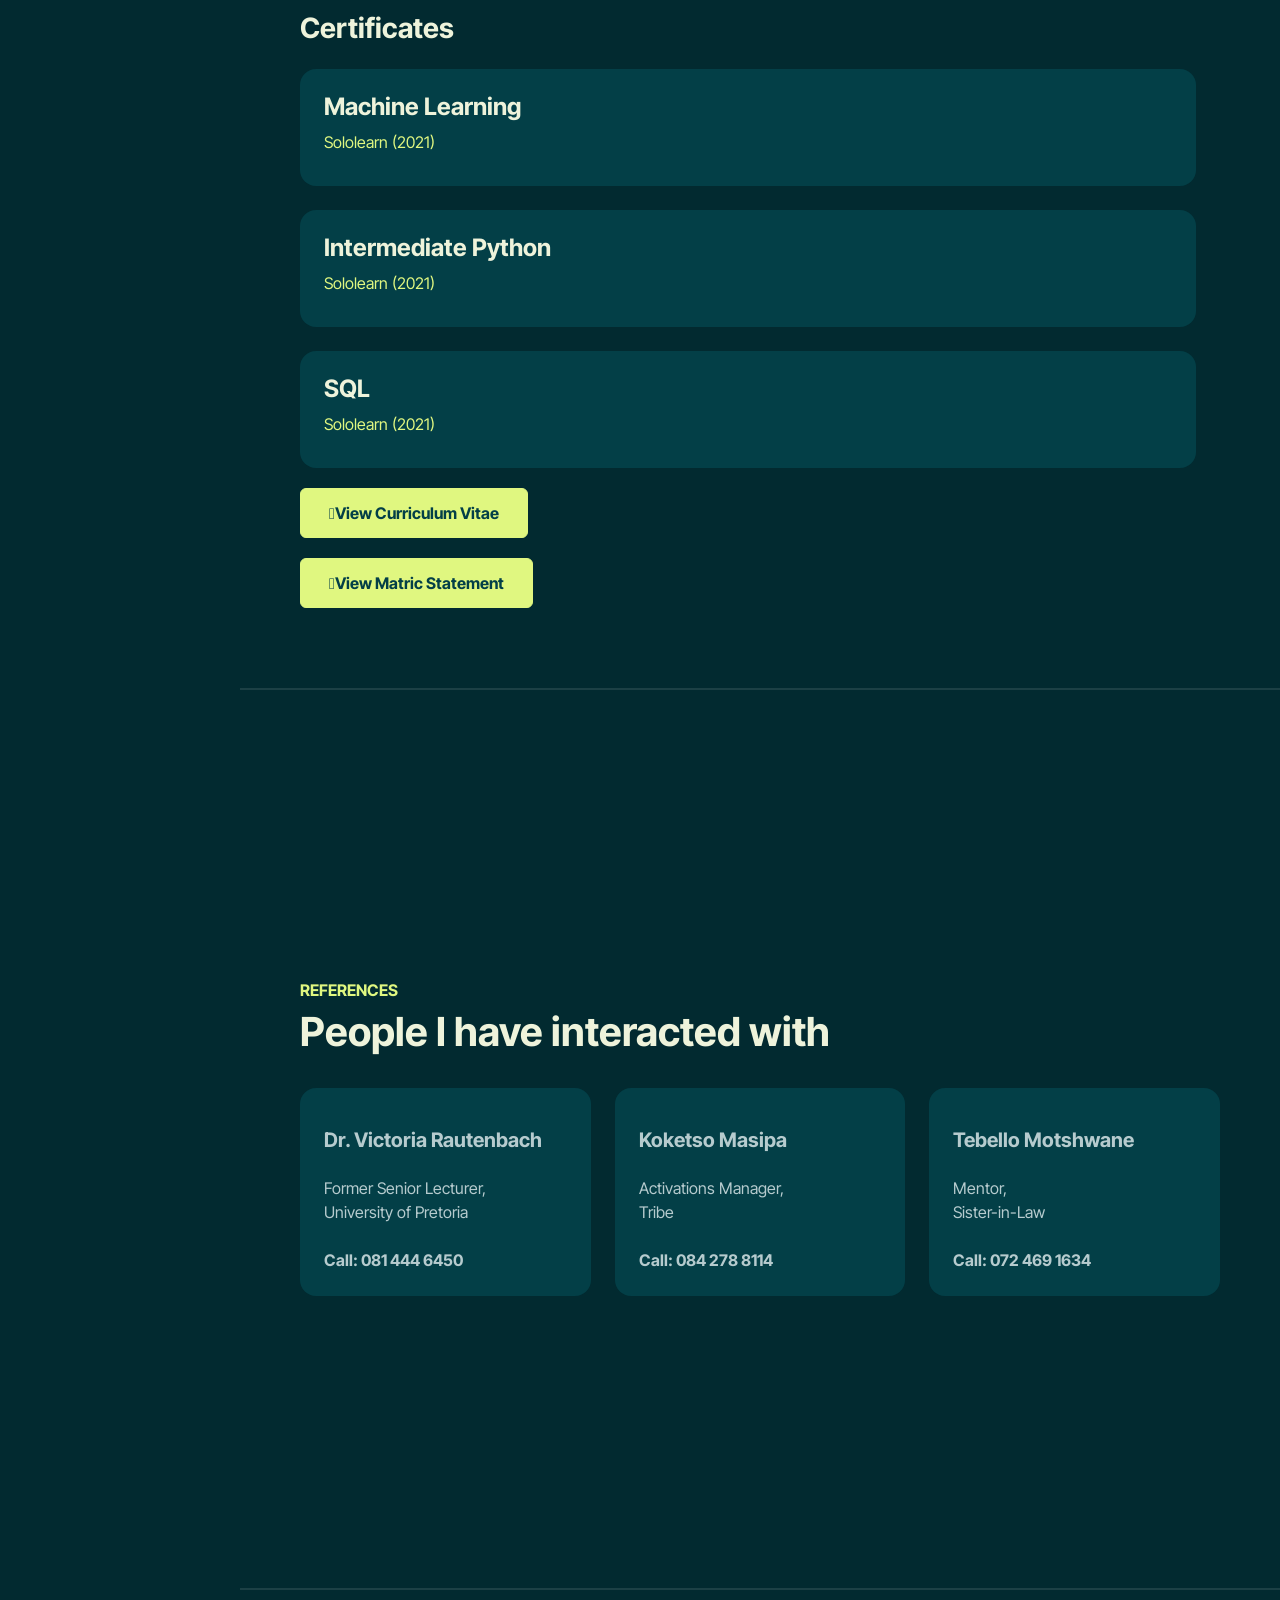
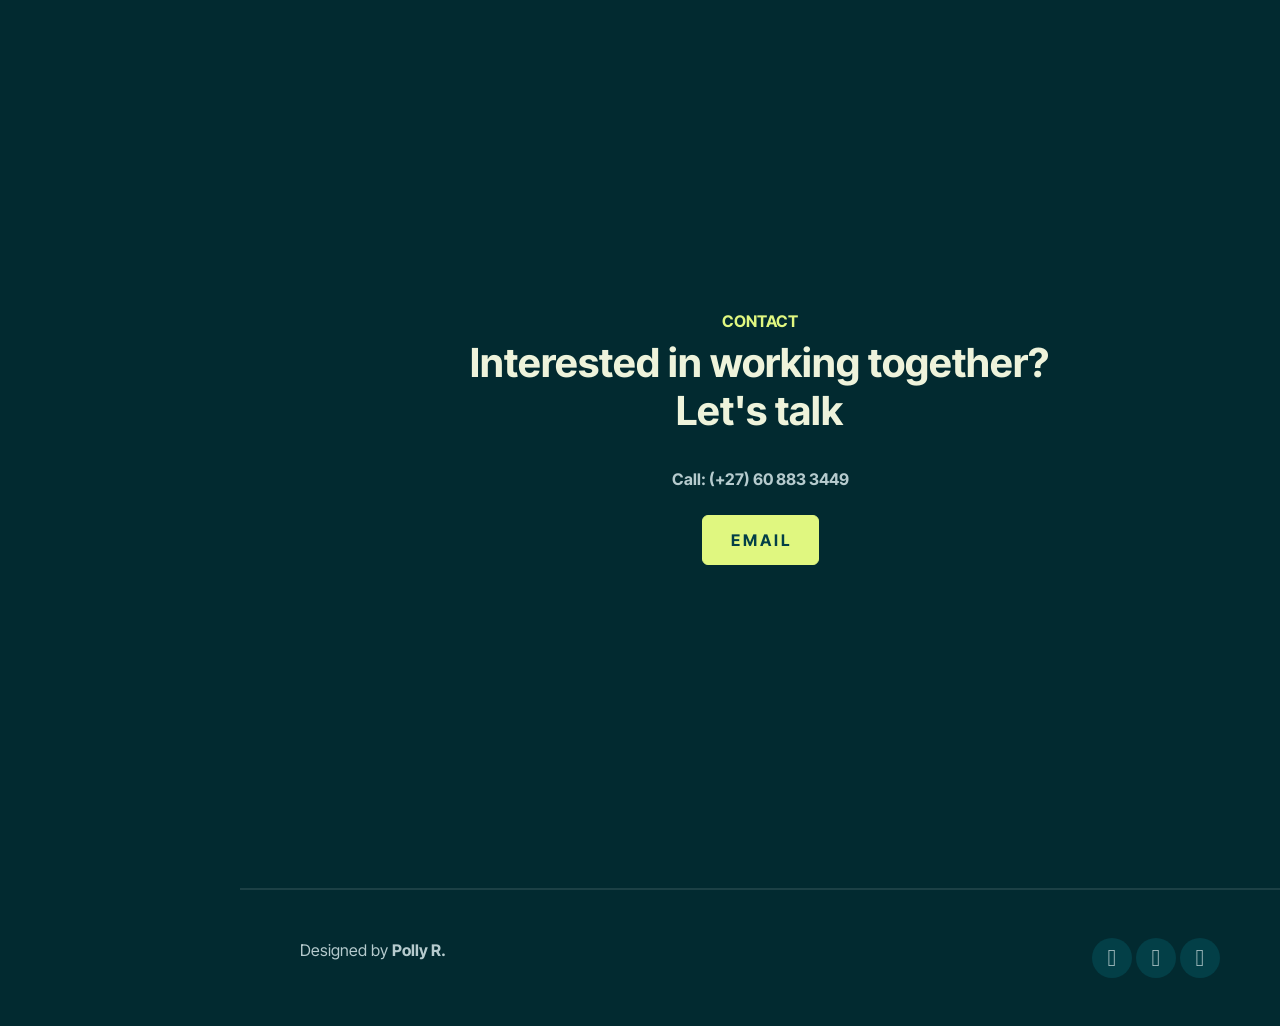
==== commit 2f112880: "Added graduation picture" ====
--- a/portfolio/index.html
+++ b/portfolio/index.html
@@ -23,7 +23,7 @@
                 <span class="h3 fw-bold d-block d-lg-none">Polly Ramaselele</span>
 
                 <!-- Profile Image -->
-                <img src="images/me_smiling.JPG" class="d-none d-lg-block rounded-circle" alt="">
+                <img src="images/GradPotrait.JPG" class="d-none d-lg-block rounded-circle" alt="">
             </a>
             <button class="navbar-toggler" type="button" data-bs-toggle="collapse" data-bs-target="#navbarNav"
                 aria-controls="navbarNav" aria-expanded="false" aria-label="Toggle navigation">
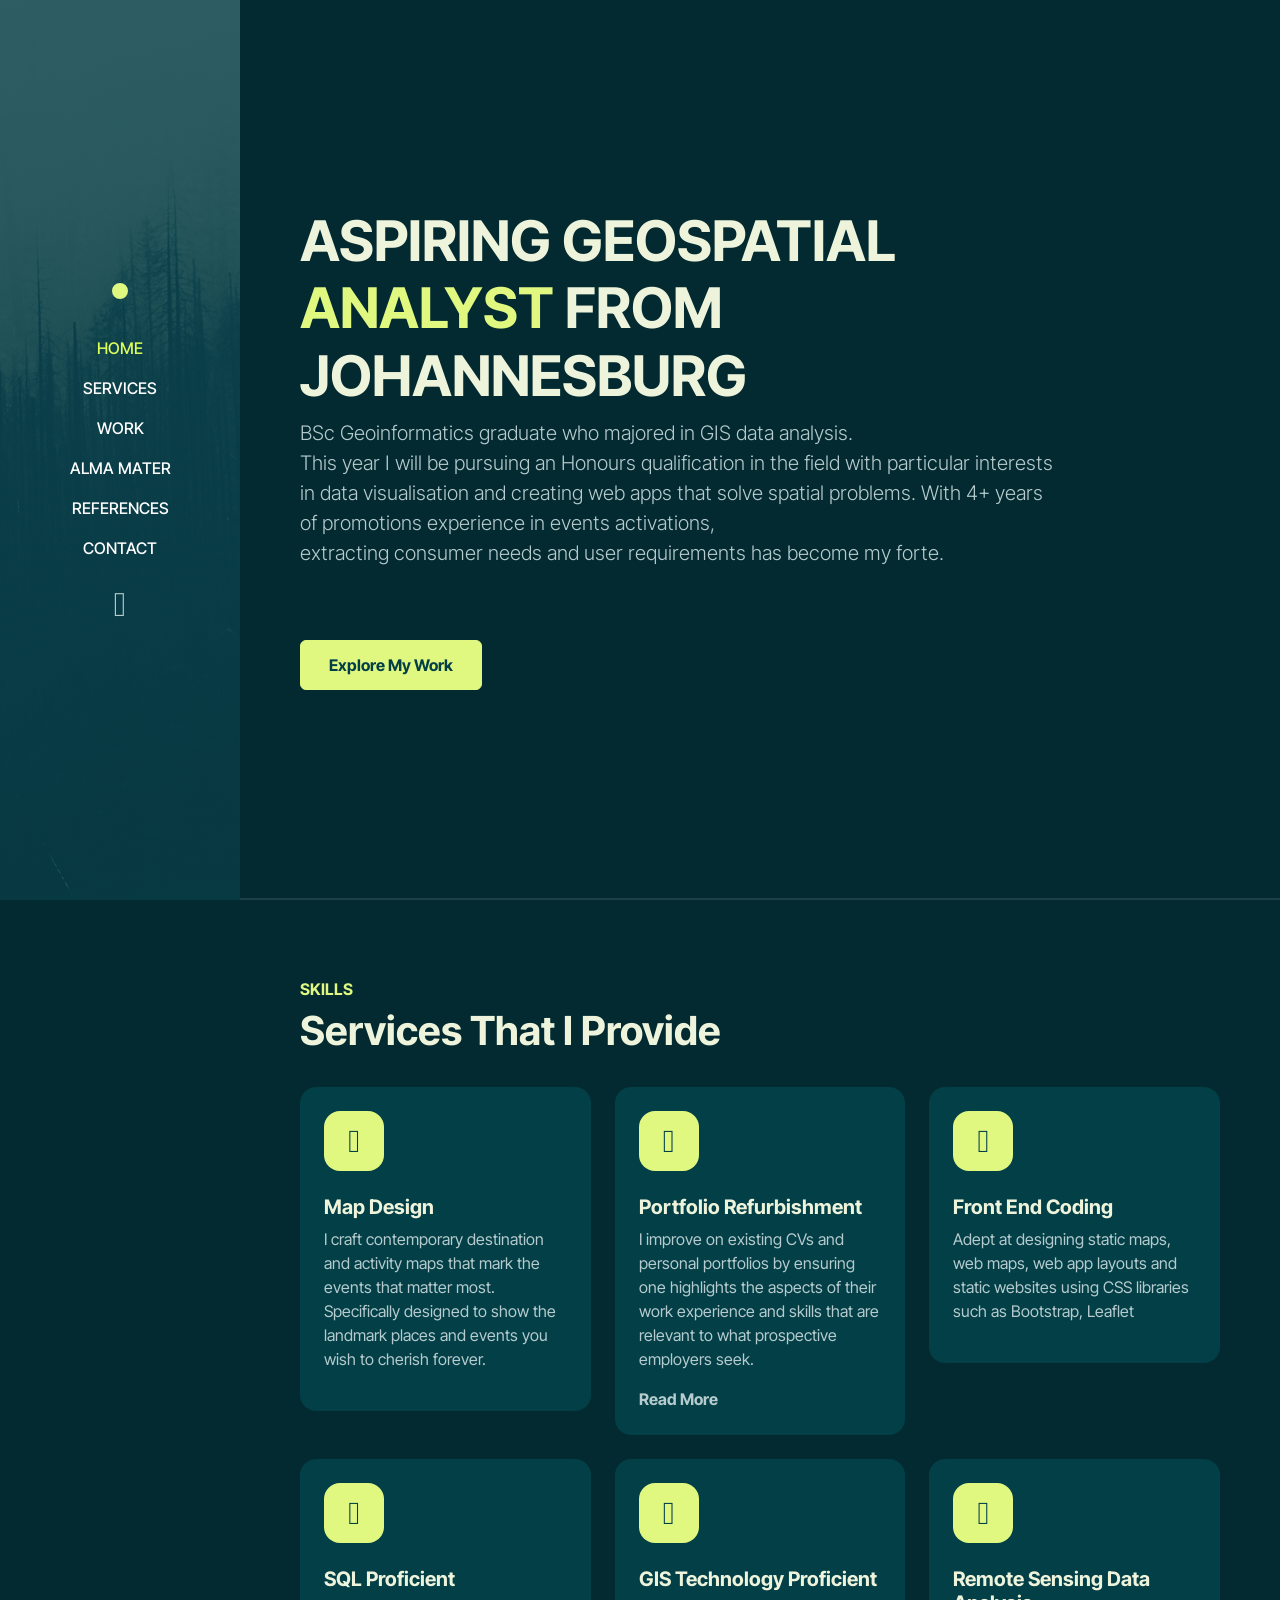
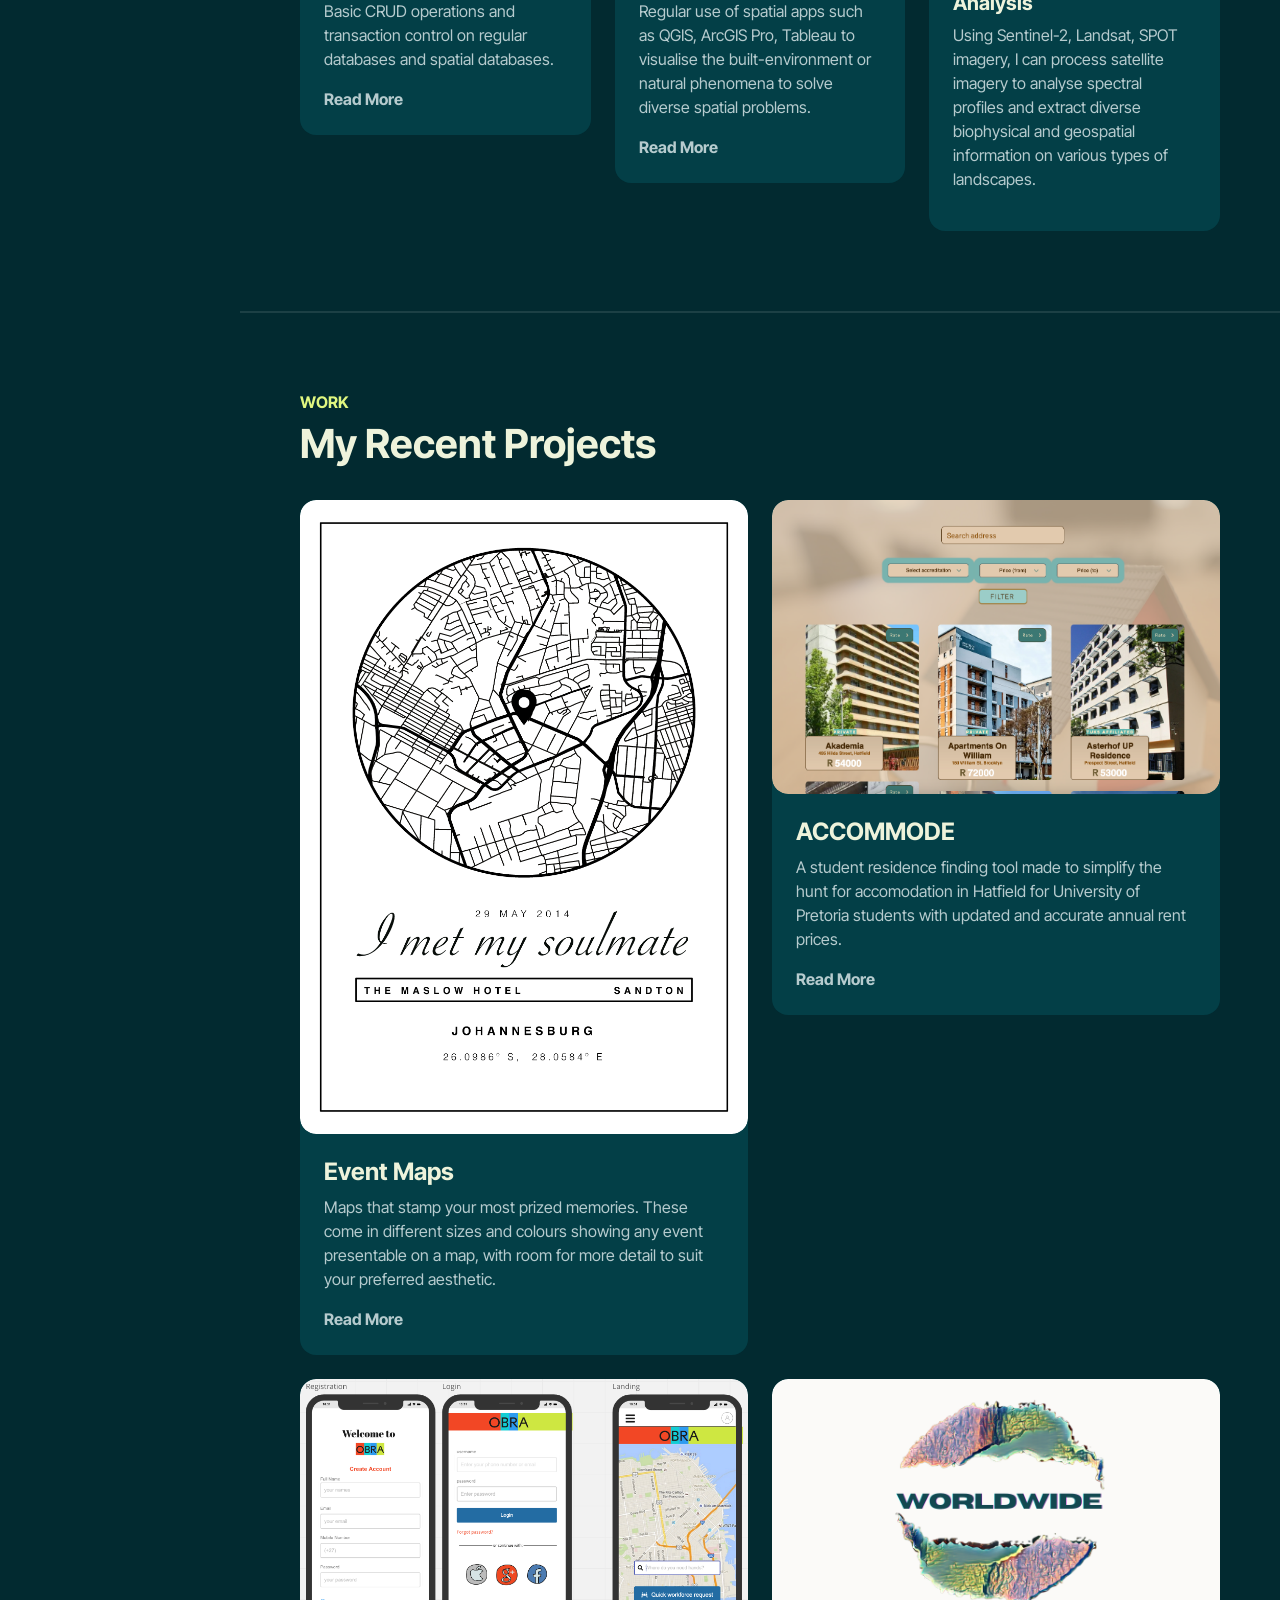
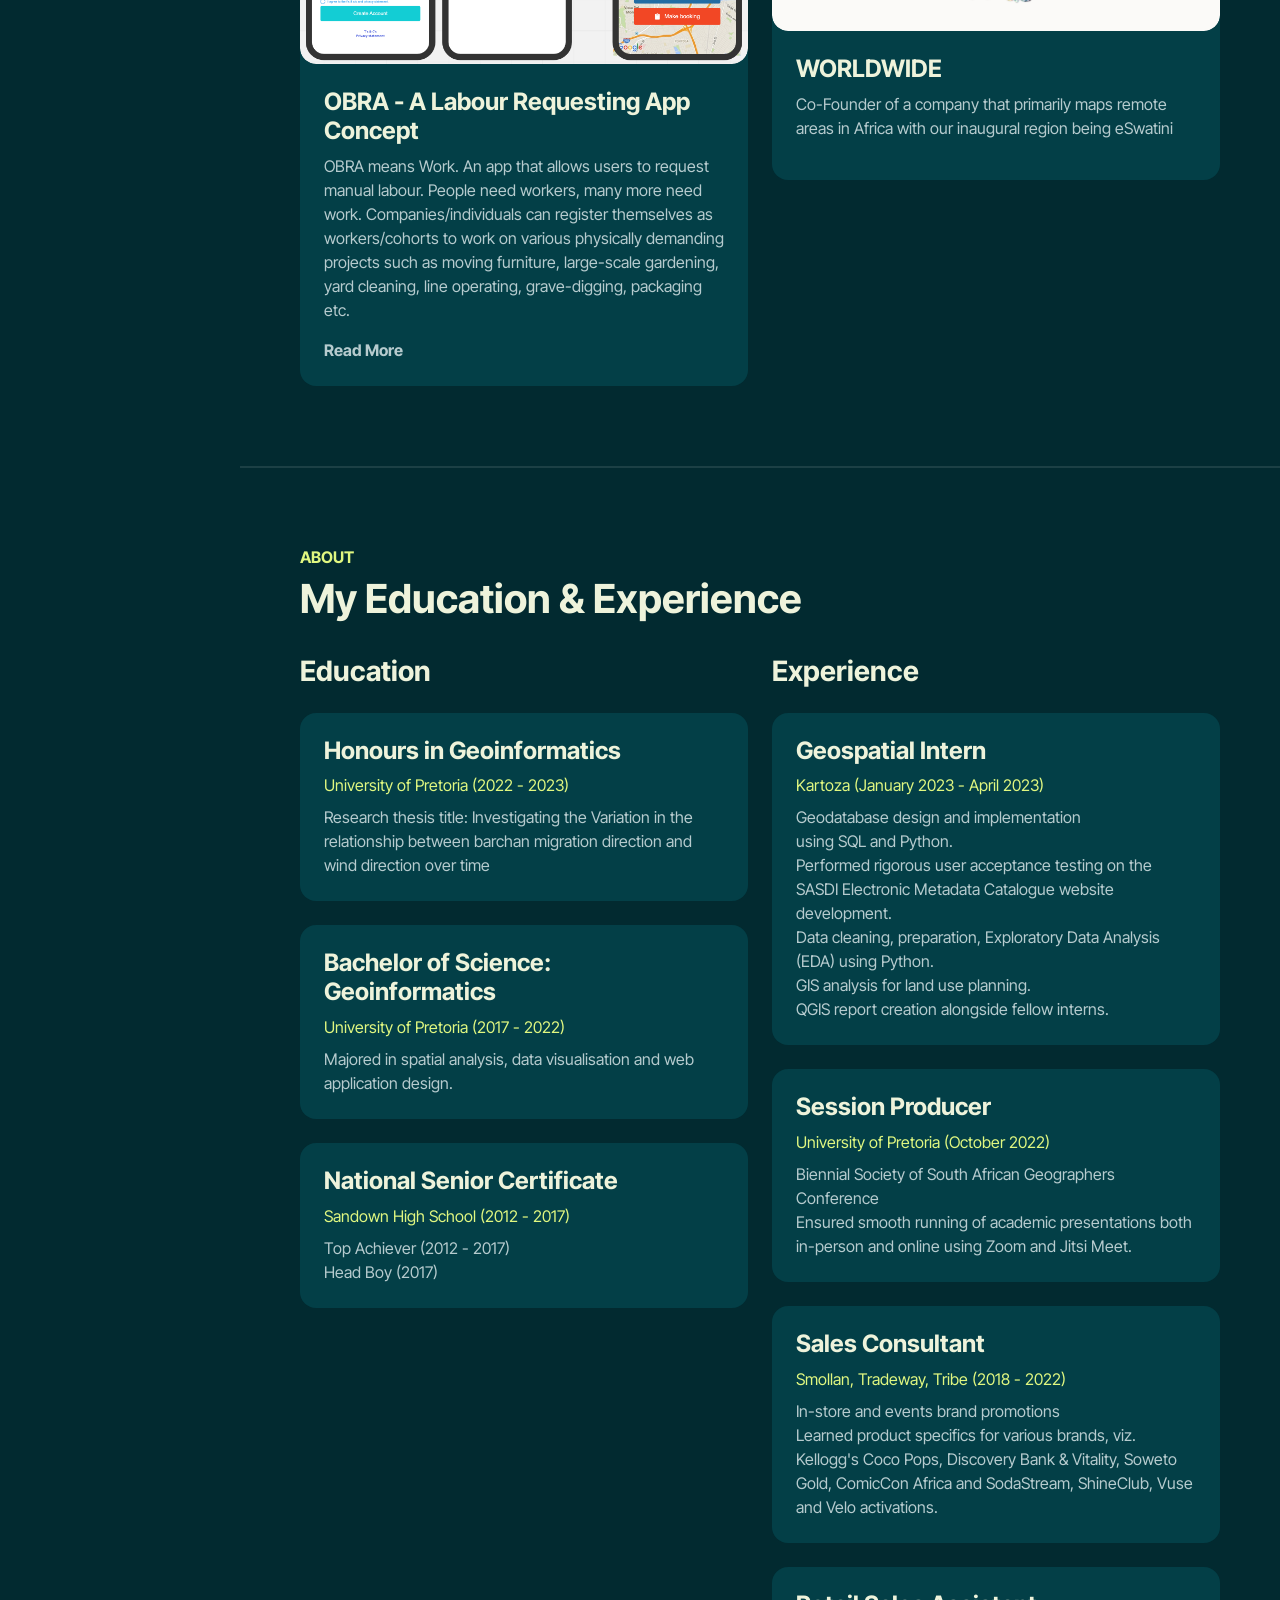
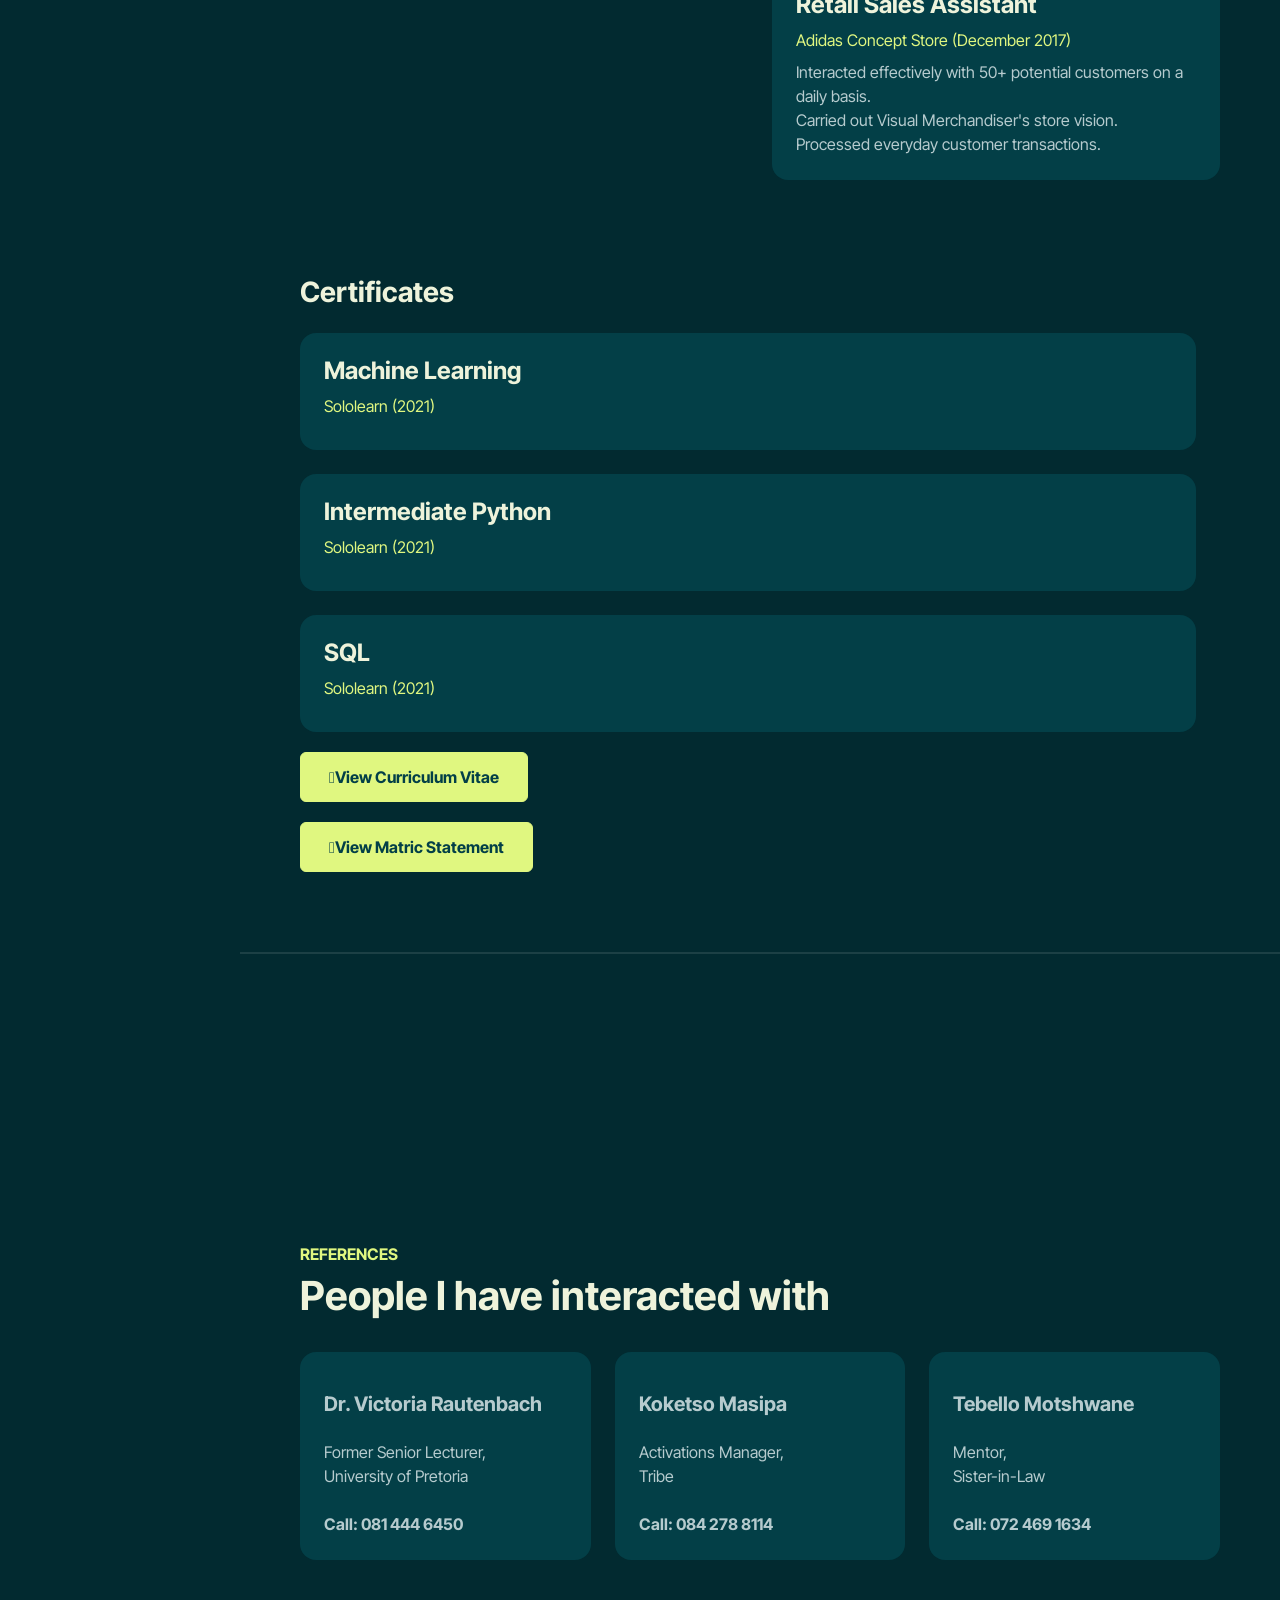
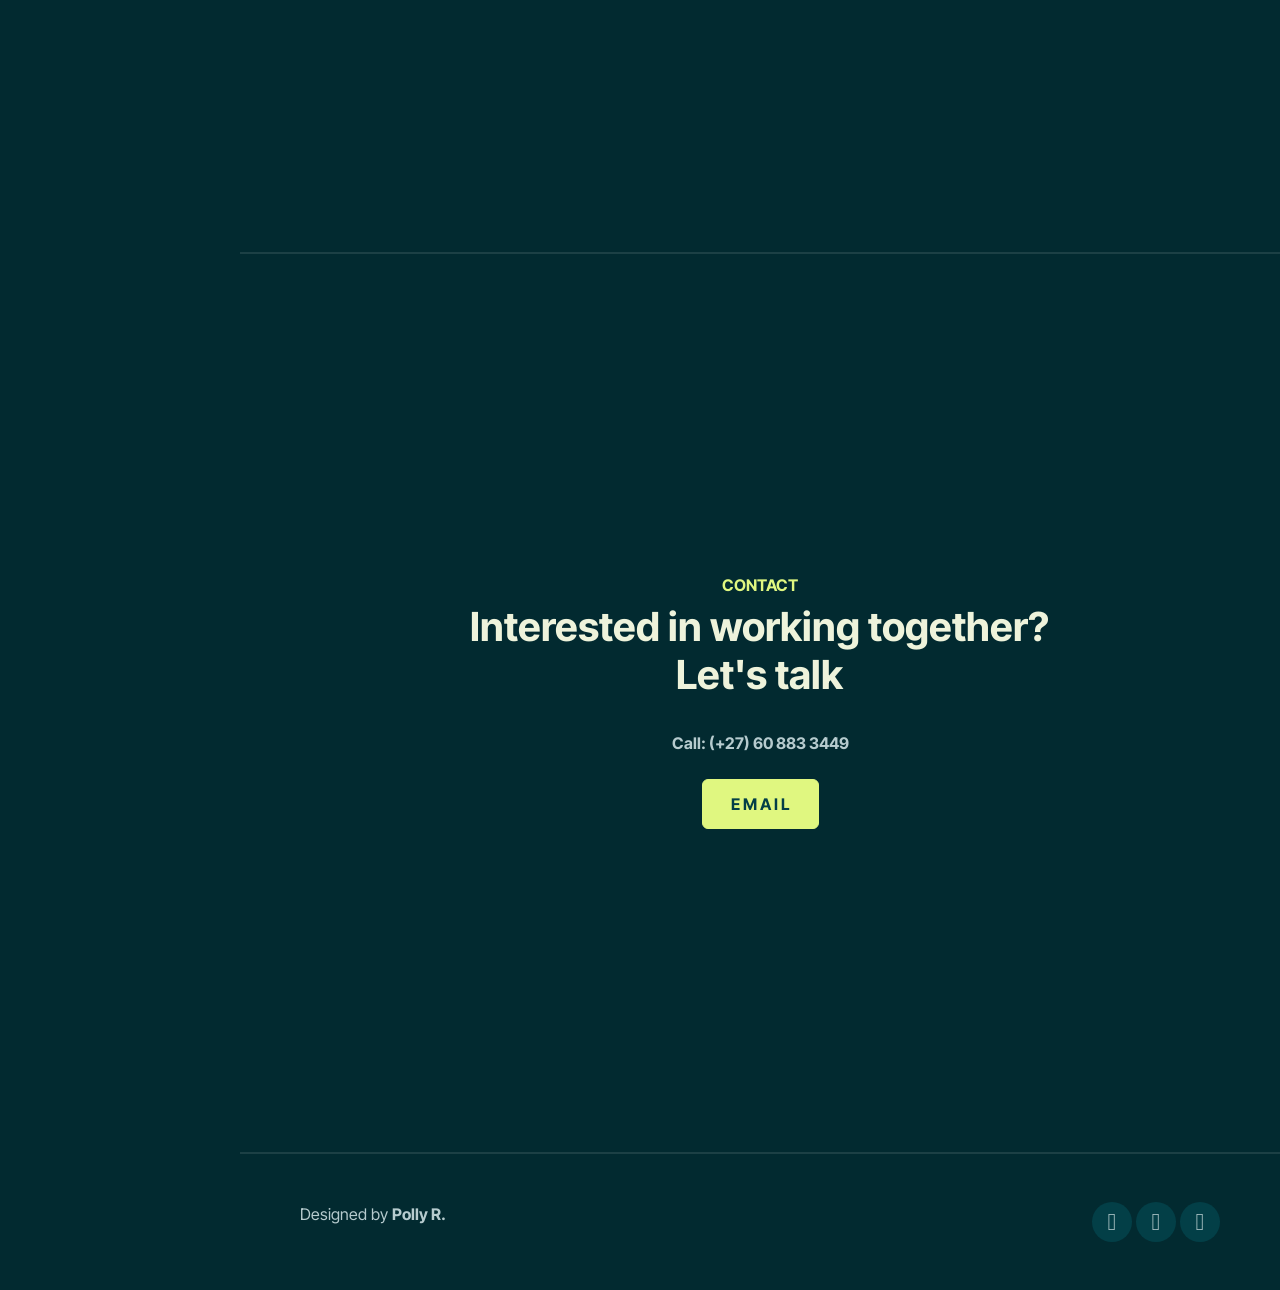
==== commit 566a7c82: "Edits" ====
--- a/portfolio/index.html
+++ b/portfolio/index.html
@@ -381,9 +381,10 @@
                             <div class="col-12" data-aos="fade-up" data-aos-delay="600">
                                 <div class="bg-base p-4 rounded-4 shadow-effect">
                                     <h4>Honours in Geoinformatics</h4>
-                                    <p class="text-brand mb-2">University of Pretoria (2022 - )</p>
-                                    <!-- <p class="mb-0">All we are more and design lorem ipsum dolor creativity sit amet
-                                        consectetur adipisicing elit</p> -->
+                                    <p class="text-brand mb-2">University of Pretoria (2022 - 2023)</p>
+                                    <p class="mb-0">Research thesis title: Investigating the 
+                                        Variation in the relationship between barchan migration direction and wind direction over time
+                                    </p>
                                 </div>
                             </div>
 
@@ -392,7 +393,7 @@
                                     <h4>Bachelor of Science: Geoinformatics</h4>
                                     <p class="text-brand mb-2">University of Pretoria (2017 - 2022)</p>
                                     <p class="mb-0">Majored in spatial analysis, data visualisation and web application
-                                        design
+                                        design.
                                     </p>
                                 </div>
                             </div>
@@ -420,8 +421,17 @@
                             <div class="col-12" data-aos="fade-up" data-aos-delay="600">
                                 <div class="bg-base p-4 rounded-4 shadow-effect">
                                     <h4>Geospatial Intern</h4>
-                                    <p class="text-brand mb-2">Kartoza (January 2023 - )</p>
-                                    <p class="mb-0"></p>
+                                    <p class="text-brand mb-2">Kartoza (January 2023 - April 2023)</p>
+                                    <p class="mb-0">Geodatabase design and implementation<br> using SQL and Python.<br>
+                                        Performed rigorous user acceptance testing on the SASDI Electronic Metadata
+                                        Catalogue website development.<br>
+                                        Data cleaning, preparation, Exploratory Data Analysis (EDA) using Python.<br>
+                                        GIS analysis for land use planning.<br>
+                                        QGIS report creation alongside fellow interns.<br>
+
+
+                                    
+                                    </p>
                                 </div>
                             </div>
 
@@ -430,10 +440,9 @@
                                 <div class="bg-base p-4 rounded-4 shadow-effect">
                                     <h4>Session Producer</h4>
                                     <p class="text-brand mb-2">University of Pretoria (October 2022)</p>
-                                    <p class="mb-0">Society of South African Geographers Conference 2022 <br>
+                                    <p class="mb-0">Biennial Society of South African Geographers Conference<br>
                                         Ensured smooth running of academic presentations both in-person and online using
-                                        Zoom
-                                        and Jitsi Meet.</p>
+                                        Zoom and Jitsi Meet.</p>
                                 </div>
                             </div>
 
@@ -442,9 +451,8 @@
                                     <h4>Sales Consultant</h4>
                                     <p class="text-brand mb-2">Smollan, Tradeway, Tribe (2018 - 2022)</p>
                                     <p class="mb-0">In-store and events brand promotions <br>
-                                        Learned product specifics for various brands, viz. Coco Pops, Discovery Bank &
-                                        Vitality, ComicCon
-                                        Africa and SodaStream. ShineClub. Vuse and Velo activations</p>
+                                        Learned product specifics for various brands, viz. Kellogg's Coco Pops, Discovery Bank &
+                                        Vitality, Soweto Gold, ComicCon Africa and SodaStream, ShineClub, Vuse and Velo activations.</p>
                                 </div>
                             </div>
 
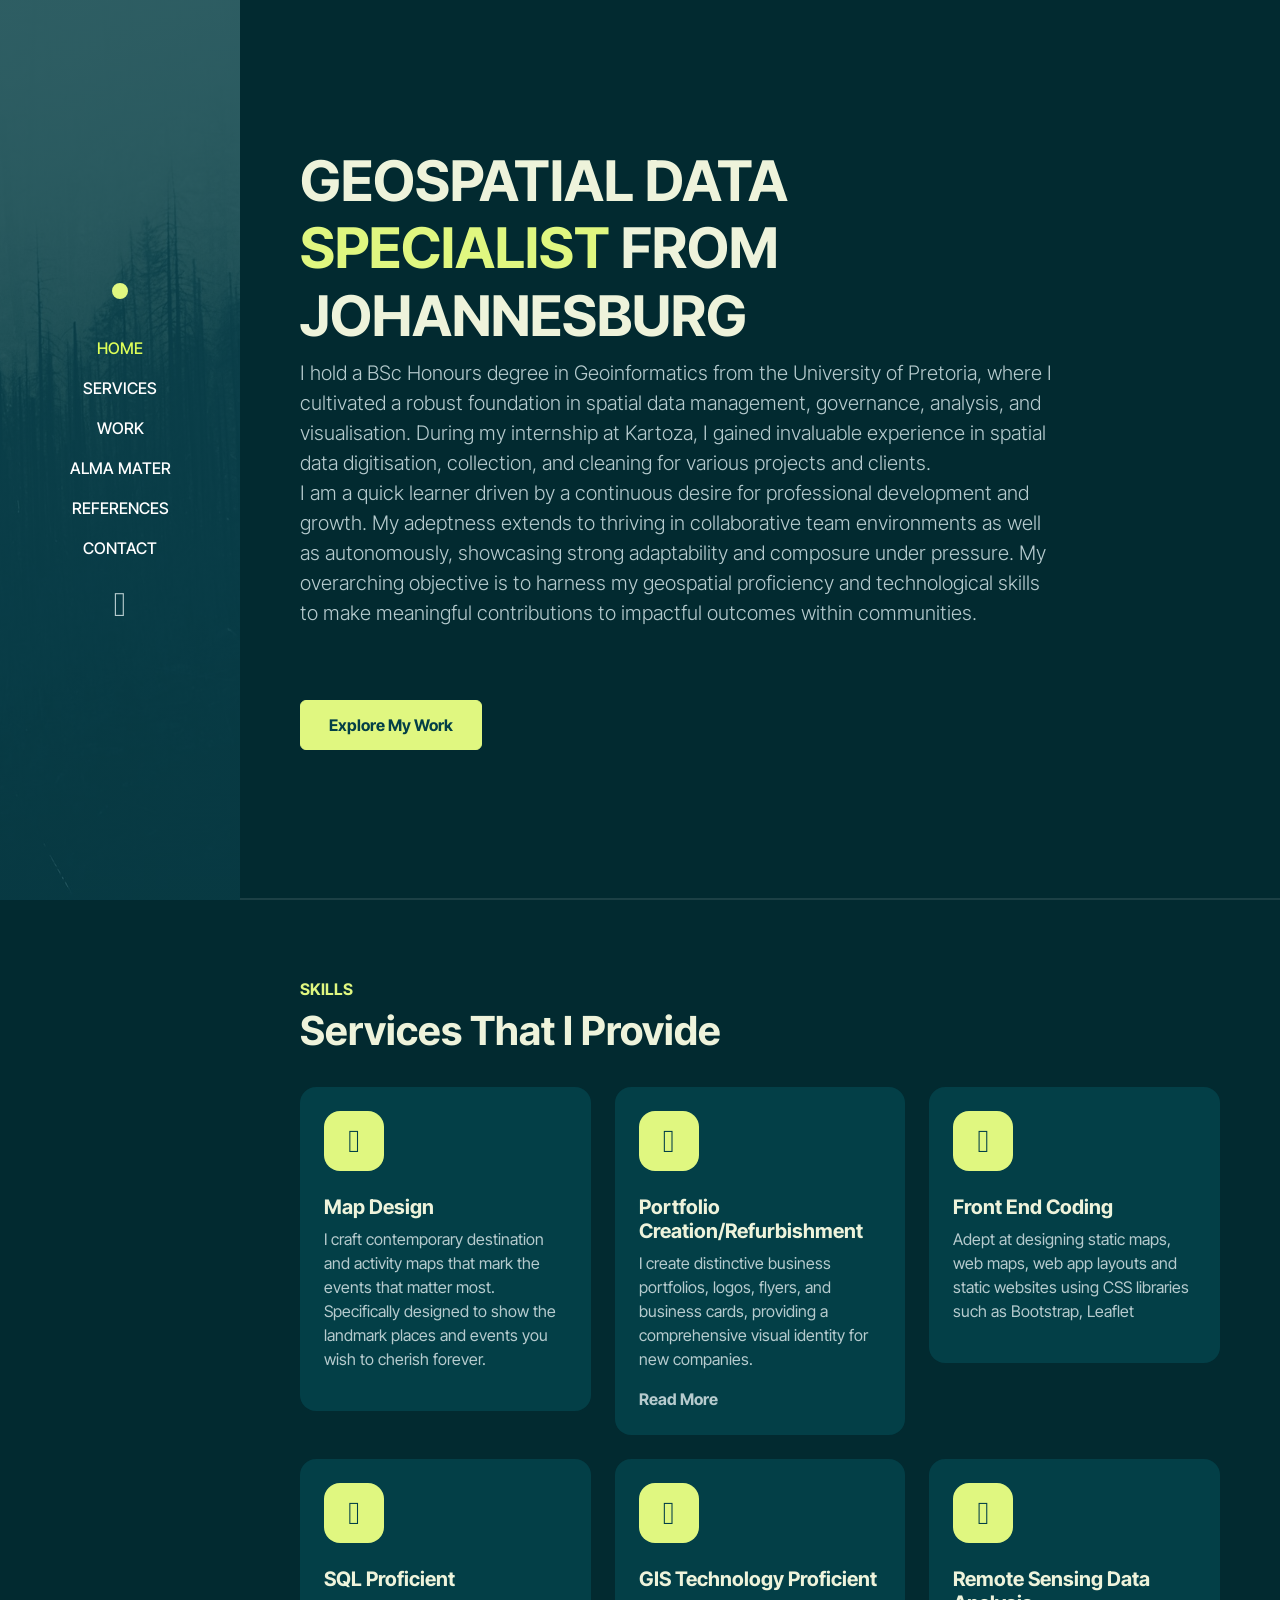
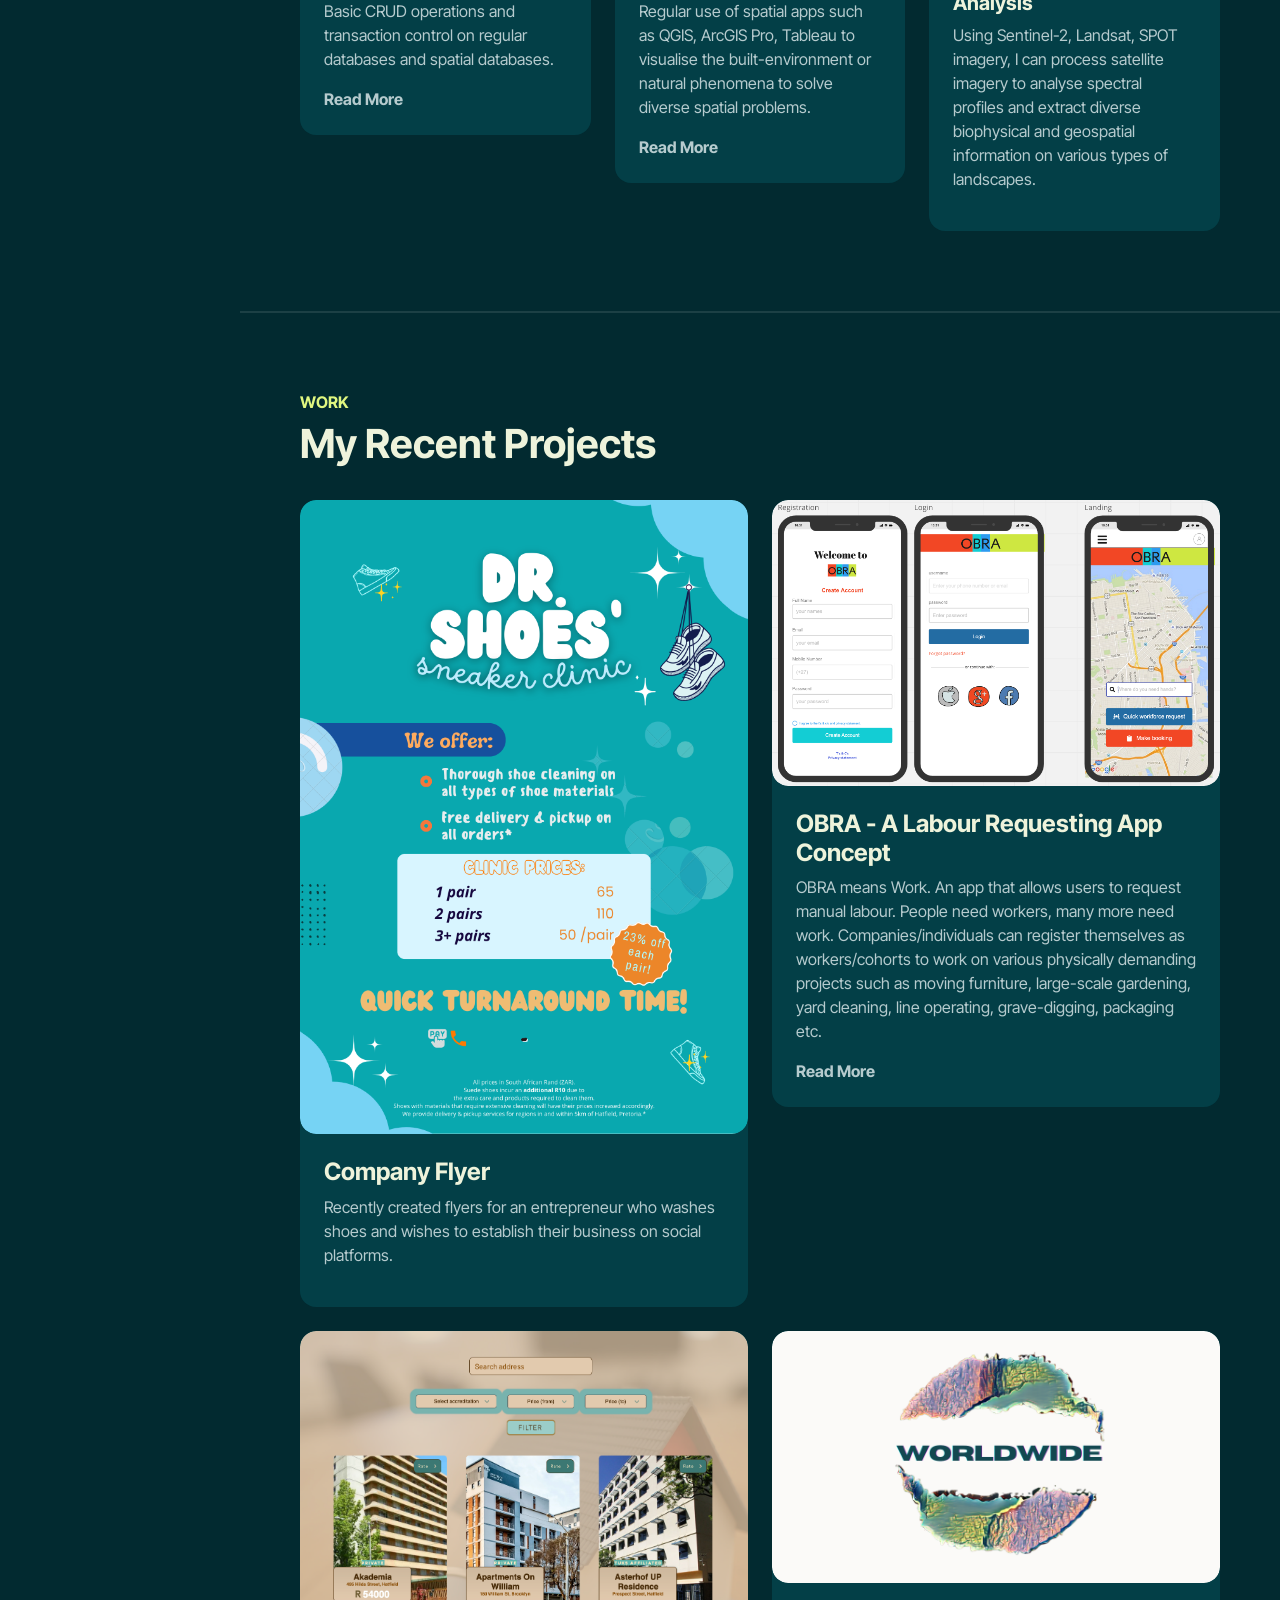
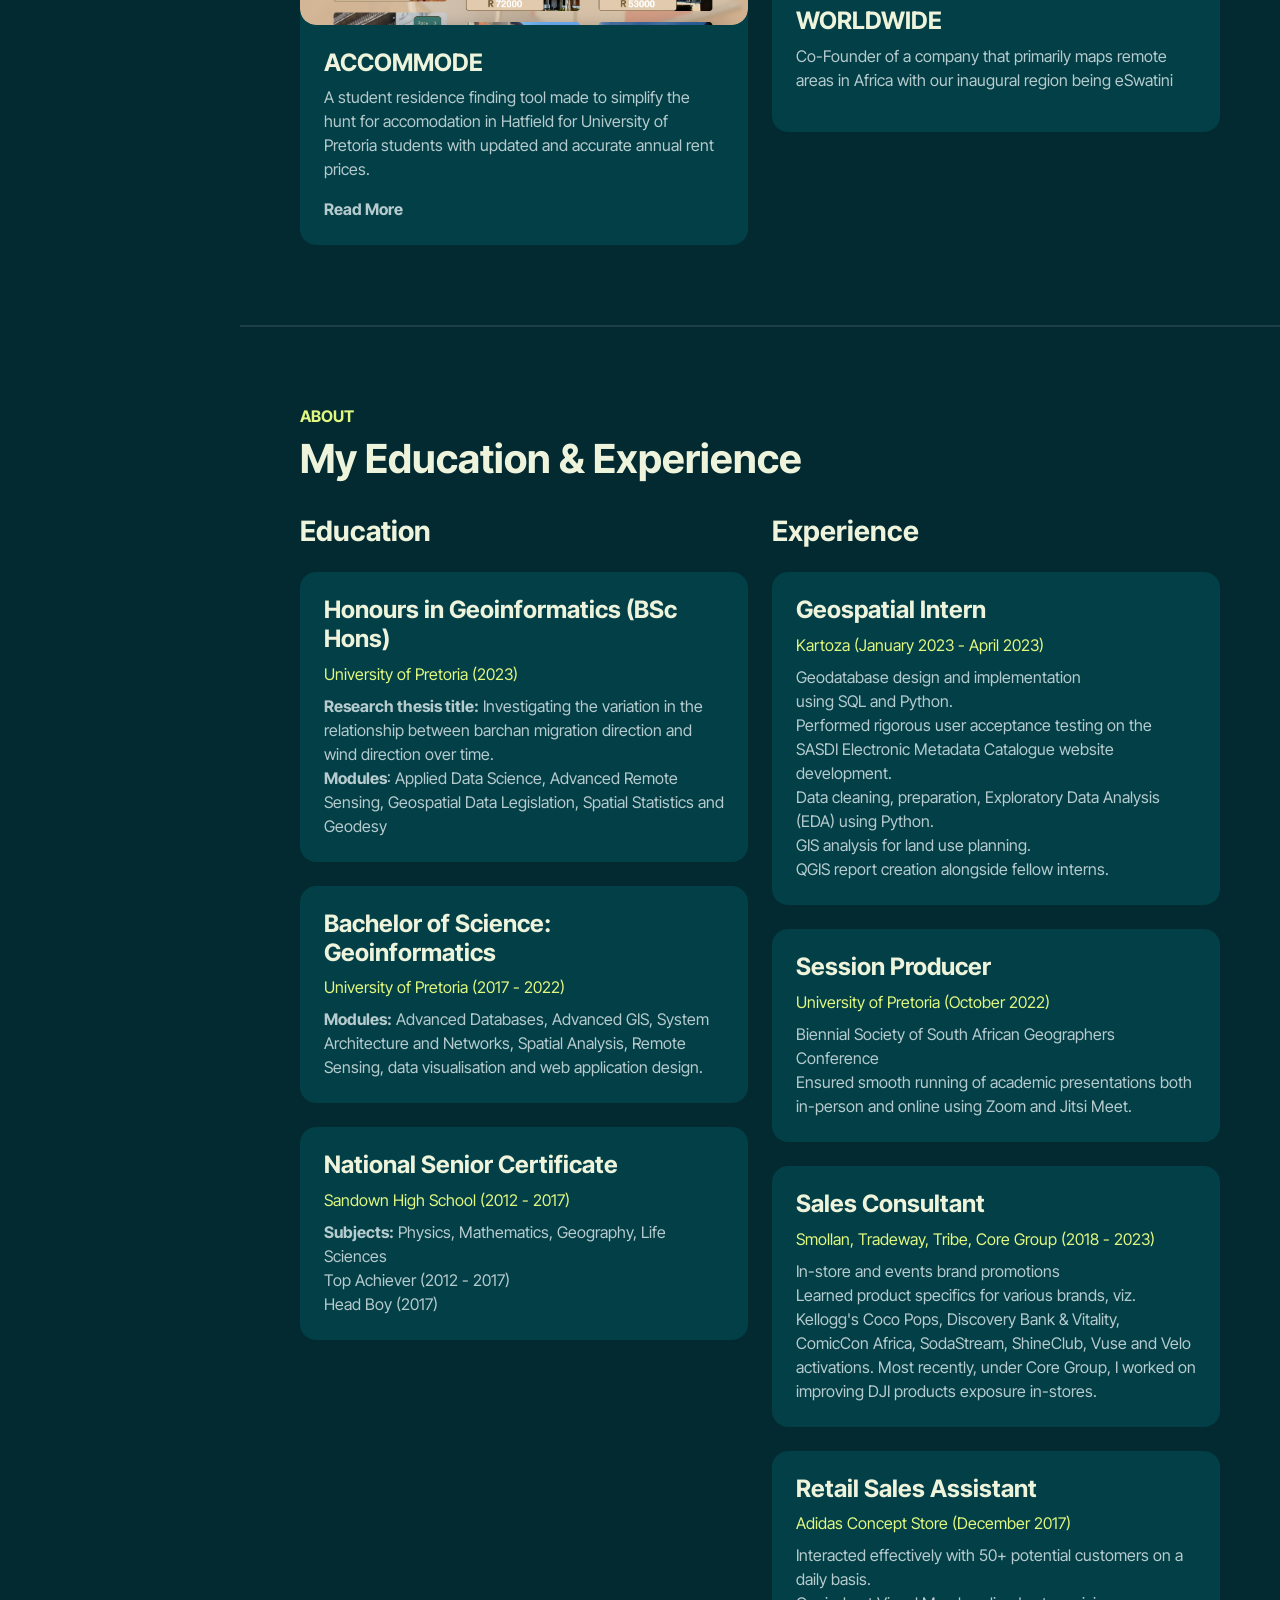
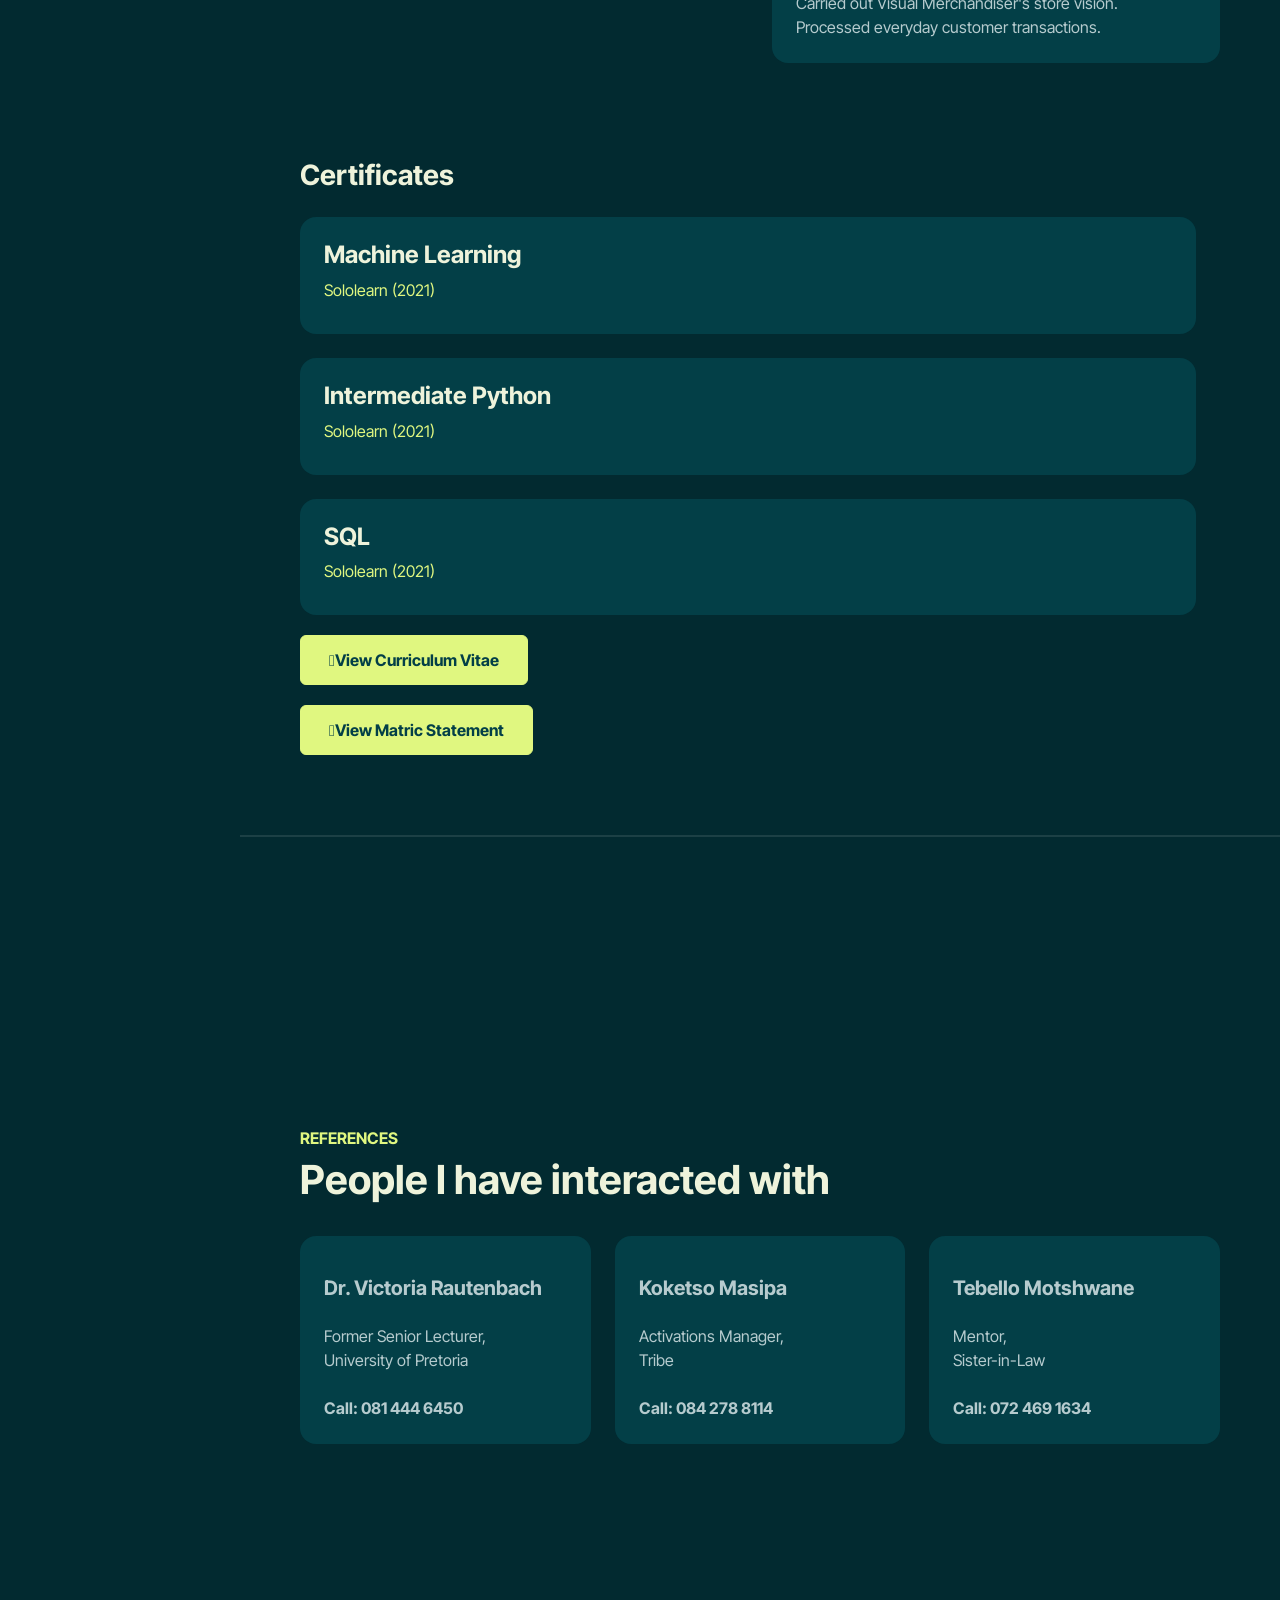
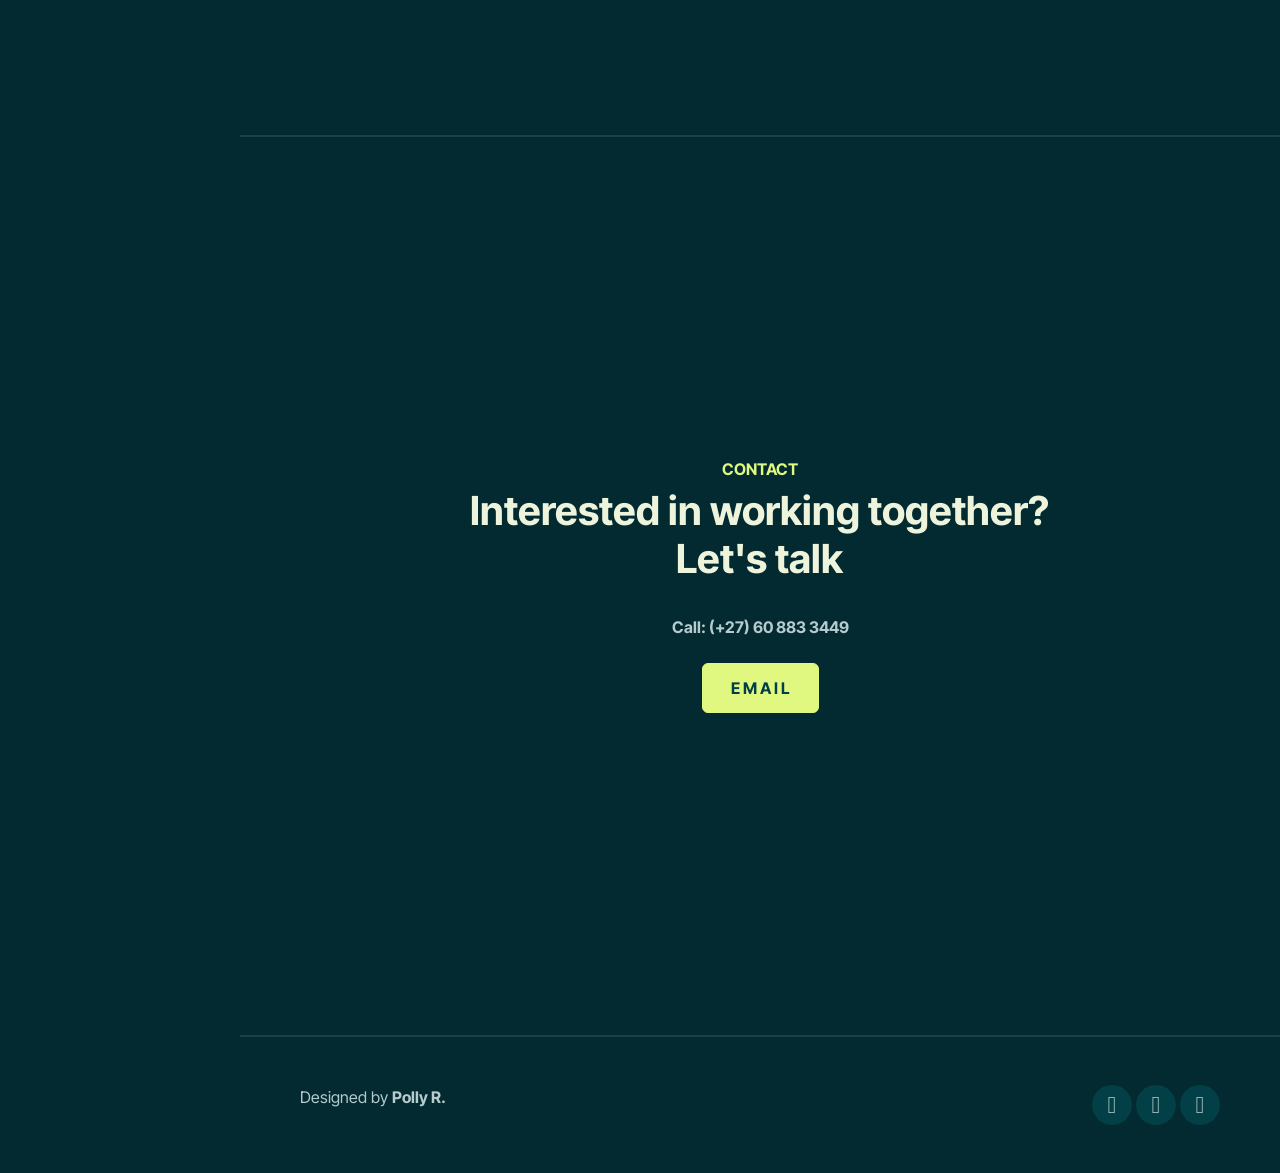
==== commit 849b801c: "CV general update Added Dr. Shoes flyer, removing the event maps, added detail to education and expe" ====
--- a/portfolio/index.html
+++ b/portfolio/index.html
@@ -74,14 +74,20 @@
             <div class="container">
                 <div class="row">
                     <div class="col-lg-10">
-                        <h1 class="display-4 fw-bold" data-aos="fade-up">ASPIRING GEOSPATIAL <span
-                                class="text-brand">ANALYST</span> FROM JOHANNESBURG</h1>
+                        <h1 class="display-4 fw-bold" data-aos="fade-up">GEOSPATIAL DATA <span
+                                class="text-brand">SPECIALIST</span> FROM JOHANNESBURG</h1>
                         <p class="lead mt-2 mb-4" data-aos="fade-up" data-aos-delay="300">
-                            BSc Geoinformatics graduate who majored in GIS data
-                            analysis. <br>
-                            This year I will be pursuing an Honours qualification in the field with particular
-                            interests in data visualisation and creating web apps that solve spatial problems. With 4+ years of promotions
-                            experience in events activations,<br> extracting consumer needs and user requirements has become my forte. <br>
+                            I hold a BSc Honours degree in Geoinformatics
+                             from the University of Pretoria, where I cultivated a robust foundation in 
+                             spatial data management, governance, analysis, and visualisation. 
+                             During my internship at Kartoza, I gained invaluable experience in spatial data digitisation, collection, and cleaning for various projects and clients.
+                             <br> I am a quick learner driven by a continuous desire for professional 
+                             development and growth. My adeptness extends to thriving in collaborative 
+                             team environments as well as autonomously, showcasing strong 
+                             adaptability and composure under pressure. 
+                             My overarching objective is to harness my geospatial proficiency 
+                             and technological skills to make meaningful contributions to 
+                             impactful outcomes within communities.<br>
                             
                         </p>
                         <br><br>
@@ -135,21 +141,18 @@
                             <div class="iconbox rounded-4">
                                 <i class="las la-pencil-ruler"></i>
                             </div>
-                            <h5 class="mt-4 mb-2">Portfolio Refurbishment</h5>
-                            <p>I improve on existing CVs and personal portfolios
-                                by ensuring one highlights the aspects of their
-                                work experience and skills that are relevant to
-                                what prospective employers seek.
+                            <h5 class="mt-4 mb-2">Portfolio Creation/Refurbishment</h5>
+                            <p>I create distinctive business portfolios, logos, flyers, and business cards, 
+                                providing a comprehensive visual identity for new companies. 
+                                
                             </p>
                             <a href="#skill2" data-bs-toggle="collapse" class="link-custom">Read More</a>
 
                             <div id="skill2" class="collapse">
                                 <br>
-                                According to the Forbes business magazine and Harvard Business school,
-                                a professional CV increases the probability of your employment up to 40%. As such,
-                                by using graphic designing tricks to improve on the looks and conciseness of a resumè,
-                                one
-                                can differentiate themselves in a sea of competitive candidates.
+                                Additionally, I offer personalised design services for individuals, 
+                                enhancing the visual appeal of their CVs, portfolios and other personal 
+                                branding elements to establish a unique and fresh aesthetic.
                             </div>
                         </div>
                     </div>
@@ -198,7 +201,9 @@
                             </div>
                             <h5 class="mt-4 mb-2">GIS Technology Proficient</h5>
                             <p>Regular use of spatial apps such as <a
-                                    href="https://www.qgis.org/en/site/">QGIS</a>, ArcGIS Pro, Tableau to visualise
+                                    href="https://www.qgis.org/en/site/">QGIS</a>, 
+                                    <a href="https://pro.arcgis.com/en/pro-app/latest/get-started/get-started.htm">ArcGIS Pro</a>, 
+                                    <a href="https://www.tableau.com/en-gb">Tableau</a> to visualise
                                 the built-environment or natural phenomena to solve diverse spatial problems.</p>
                             <a href="#skill5" data-bs-toggle="collapse" class="link-custom">Read More</a>
 
@@ -258,51 +263,23 @@
 
                         <div class="card-custom rounded-4 bg-base shadow-effect">
                             <div class="card-custom-image rounded-4">
-                                <img class="rounded-4" src="images/The Maslow.png" alt="">
+                                <img class="rounded-4" src="images/Shoe Cleaning Service Poster.png" alt="">
                             </div>
                             <div class="card-custom-content p-4">
-                                <h4>Event Maps</h4>
-                                <p>Maps that stamp your most prized memories. These
-                                    come in different sizes and colours showing any event presentable on a map, with
-                                    room for more detail to suit your preferred aesthetic.
+                                <h4>Company Flyer</h4>
+                                <p>Recently created flyers for an entrepreneur who washes shoes and 
+                                    wishes to establish their business on social platforms.
                                 </p>
-                                <a href="#work1" data-bs-toggle="collapse" class="link-custom">Read More</a>
+                                <!-- <a href="#work1" data-bs-toggle="collapse" class="link-custom">Read More</a>
 
                                 <div id="work1" class="collapse">
                                     <br>
                                     Send an email with the subject:
                                     "Time Map" to enquire about making your own!
-                                </div>
-                            </div>
-                        </div>
-                    </div>
-
-                    <div class="col-md-6" data-aos="fade-up" data-aos-delay="300">
-                        <div class="card-custom rounded-4 bg-base shadow-effect">
-                            <div class="card-custom-image rounded-4">
-                                <img class="rounded-4" src="images/search function.png" alt="">
-                            </div>
-                            <div class="card-custom-content p-4">
-                                <h4>ACCOMMODE</h4>
-                                <p>A student residence finding tool made to simplify the hunt for
-                                    accomodation in Hatfield for University of Pretoria students with updated
-                                    and accurate annual rent prices. </p>
-                                <a href="#work2" data-bs-toggle="collapse" class="link-custom">Read More</a>
-
-                                <div id="work2" class="collapse">
-                                    <br>
-                                    With ratings and comments from fellow students, an extra layer of 'feedback'
-                                    can help determine whether a particular residence suits your needs.
-                                    <a href="https://earthworky.wixsite.com/accommode/services-9" target="_blank"
-                                        rel="noopener noreferrer">Check it out.</a>
-                                    <br>
-                                    <img class="rounded-4" src="images/reviews.png" alt="">
-                                </div>
-
-                            </div>
-                        </div>
-                    </div>
-
+                                </div> -->
+                            </div>
+                        </div>
+                    </div>
                     <div class="col-md-6" data-aos="fade-up" data-aos-delay="300">
                         <div class="card-custom rounded-4 bg-base shadow-effect">
                             <div class="card-custom-image rounded-4">
@@ -336,6 +313,32 @@
                         </div>
                     </div>
 
+                    <div class="col-md-6" data-aos="fade-up" data-aos-delay="300">
+                        <div class="card-custom rounded-4 bg-base shadow-effect">
+                            <div class="card-custom-image rounded-4">
+                                <img class="rounded-4" src="images/search function.png" alt="">
+                            </div>
+                            <div class="card-custom-content p-4">
+                                <h4>ACCOMMODE</h4>
+                                <p>A student residence finding tool made to simplify the hunt for
+                                    accomodation in Hatfield for University of Pretoria students with updated
+                                    and accurate annual rent prices. </p>
+                                <a href="#work2" data-bs-toggle="collapse" class="link-custom">Read More</a>
+
+                                <div id="work2" class="collapse">
+                                    <br>
+                                    With ratings and comments from fellow students, an extra layer of 'feedback'
+                                    can help determine whether a particular residence suits your needs.
+                                    <a href="https://earthworky.wixsite.com/accommode/services-9" target="_blank"
+                                        rel="noopener noreferrer">Check it out.</a>
+                                    <br>
+                                    <img class="rounded-4" src="images/reviews.png" alt="">
+                                </div>
+
+                            </div>
+                        </div>
+                    </div>
+
                     <div class="col-md-6" data-aos="fade-up">
                         <div class="card-custom rounded-4 bg-base shadow-effect">
                             <div class="card-custom-image rounded-4">
@@ -380,10 +383,13 @@
 
                             <div class="col-12" data-aos="fade-up" data-aos-delay="600">
                                 <div class="bg-base p-4 rounded-4 shadow-effect">
-                                    <h4>Honours in Geoinformatics</h4>
-                                    <p class="text-brand mb-2">University of Pretoria (2022 - 2023)</p>
-                                    <p class="mb-0">Research thesis title: Investigating the 
-                                        Variation in the relationship between barchan migration direction and wind direction over time
+                                    <h4>Honours in Geoinformatics (BSc Hons)</h4>
+                                    <p class="text-brand mb-2">University of Pretoria (2023)</p>
+                                    <p class="mb-0"><b>Research thesis title:</b> Investigating the 
+                                        variation in the relationship between barchan migration direction
+                                         and wind direction over time.<br>
+                                         <b>Modules</b>: Applied Data Science, Advanced Remote Sensing, 
+                                         Geospatial Data Legislation, Spatial Statistics and Geodesy
                                     </p>
                                 </div>
                             </div>
@@ -392,7 +398,8 @@
                                 <div class="bg-base p-4 rounded-4 shadow-effect">
                                     <h4>Bachelor of Science: Geoinformatics</h4>
                                     <p class="text-brand mb-2">University of Pretoria (2017 - 2022)</p>
-                                    <p class="mb-0">Majored in spatial analysis, data visualisation and web application
+                                    <p class="mb-0"><b>Modules:</b> Advanced Databases, Advanced GIS, 
+                                        System Architecture and Networks, Spatial Analysis, Remote Sensing, data visualisation and web application
                                         design.
                                     </p>
                                 </div>
@@ -402,7 +409,8 @@
                                 <div class="bg-base p-4 rounded-4 shadow-effect">
                                     <h4>National Senior Certificate</h4>
                                     <p class="text-brand mb-2">Sandown High School (2012 - 2017)</p>
-                                    <p class="mb-0">Top Achiever (2012 - 2017)
+                                    <p class="mb-0"><b>Subjects:</b> Physics, Mathematics, Geography, Life Sciences
+                                        <br>Top Achiever (2012 - 2017)
                                         <br>
                                         Head Boy (2017)
                                     </p>
@@ -449,10 +457,11 @@
                             <div class="col-12" data-aos="fade-up" data-aos-delay="600">
                                 <div class="bg-base p-4 rounded-4 shadow-effect">
                                     <h4>Sales Consultant</h4>
-                                    <p class="text-brand mb-2">Smollan, Tradeway, Tribe (2018 - 2022)</p>
+                                    <p class="text-brand mb-2">Smollan, Tradeway, Tribe, Core Group (2018 - 2023)</p>
                                     <p class="mb-0">In-store and events brand promotions <br>
                                         Learned product specifics for various brands, viz. Kellogg's Coco Pops, Discovery Bank &
-                                        Vitality, Soweto Gold, ComicCon Africa and SodaStream, ShineClub, Vuse and Velo activations.</p>
+                                        Vitality, ComicCon Africa, SodaStream, ShineClub, Vuse and Velo activations. 
+                                        Most recently, under Core Group, I worked on improving DJI products exposure in-stores.</p>
                                 </div>
                             </div>
 
